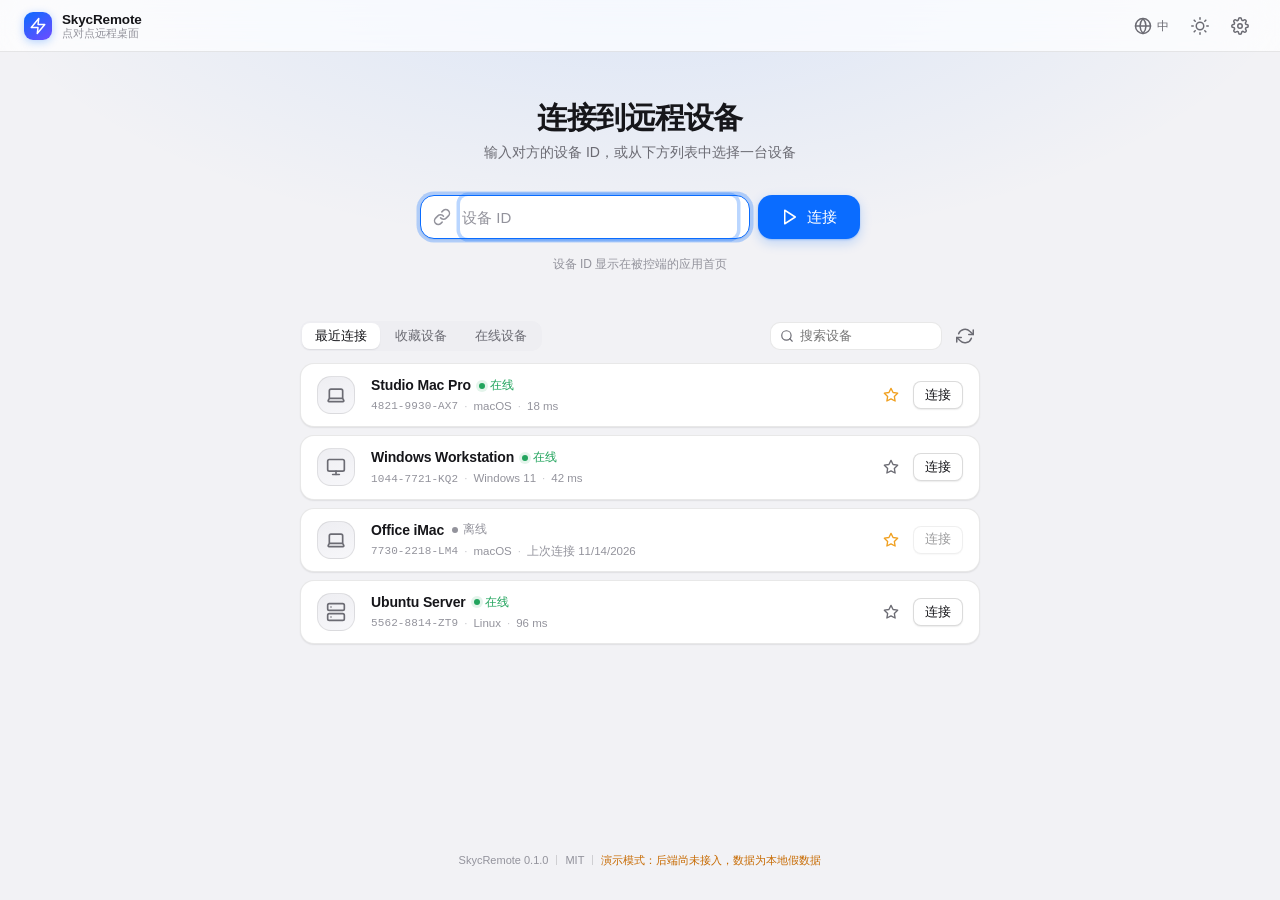
==== crates/skycremote-app/ui/index.html @ c421d62a "画面送到界面上，浏览器自己解 之前界面收到的是一句话「来了一帧」，没有画面。现在画面真的到得了 屏幕。  画面按 H.264 传，不按像素传。像素在 1080p 下一帧八兆多，一秒三十 帧就是二百多兆" ====
<!DOCTYPE html>
<html lang="zh-CN" data-theme="light">
<head>
<meta charset="UTF-8">
<meta name="viewport" content="width=device-width, initial-scale=1.0, viewport-fit=cover">
<meta name="color-scheme" content="light dark">
<title>SkycRemote</title>
<link rel="stylesheet" href="style.css">
</head>
<body>

<!-- ===================================================================
     Application shell.  Two views live side by side; only one is
     visible at a time.  Every piece of chrome is a direct child of
     #app so that the CSS can lay them out without extra wrappers.
     =================================================================== -->
<div id="app" class="app" data-view="connect">

  <!-- ======================= CONNECT VIEW ======================= -->
  <section id="view-connect" class="view view-connect is-active" aria-label="Connect">

    <header class="topbar" id="topbar">
      <div class="topbar-left">
        <div class="brand" id="brand">
          <span class="brand-mark" id="brand-mark" data-icon="zap" aria-hidden="true"></span>
          <span class="brand-text">
            <span class="brand-name" data-i18n="app.name">SkycRemote</span>
            <span class="brand-sub" data-i18n="app.tagline">Peer-to-peer remote desktop</span>
          </span>
        </div>
      </div>

      <div class="topbar-right">
        <!-- language -->
        <div class="menu-wrap">
          <button id="toolbar-lang" class="icon-btn" type="button" aria-haspopup="true" aria-expanded="false"
                  data-i18n-title="topbar.language" title="Interface language">
            <span class="icon" data-icon="globe"></span>
            <span class="icon-btn-label" id="lang-label">中</span>
          </button>
          <div id="lang-menu" class="menu menu-glass" role="menu" hidden>
            <button class="menu-item" type="button" role="menuitem" data-locale="zh">简体中文</button>
            <button class="menu-item" type="button" role="menuitem" data-locale="en">English</button>
          </div>
        </div>

        <!-- theme -->
        <div class="menu-wrap">
          <button id="toolbar-theme" class="icon-btn" type="button" aria-haspopup="true" aria-expanded="false"
                  data-i18n-title="topbar.theme" title="Switch theme">
            <span class="icon" id="theme-icon" data-icon="sun"></span>
          </button>
          <div id="theme-menu" class="menu menu-glass" role="menu" hidden>
            <button class="menu-item" type="button" role="menuitem" data-theme-choice="system">
              <span class="icon" data-icon="monitor"></span><span data-i18n="topbar.theme.system">Match system</span>
            </button>
            <button class="menu-item" type="button" role="menuitem" data-theme-choice="light">
              <span class="icon" data-icon="sun"></span><span data-i18n="topbar.theme.light">Light</span>
            </button>
            <button class="menu-item" type="button" role="menuitem" data-theme-choice="dark">
              <span class="icon" data-icon="moon"></span><span data-i18n="topbar.theme.dark">Dark</span>
            </button>
          </div>
        </div>

        <!-- settings -->
        <button id="toolbar-settings" class="icon-btn" type="button"
                data-i18n-title="topbar.settings" title="Settings">
          <span class="icon" data-icon="settings"></span>
        </button>
      </div>
    </header>

    <main class="connect-main" id="connect-main">

      <!-- hero: id entry -->
      <div class="hero">
        <h1 class="hero-title" data-i18n="connect.title">Connect to a remote device</h1>
        <p class="hero-sub" data-i18n="connect.subtitle">Enter a device ID, or pick a device from the list below</p>

        <form id="connect-form" class="connect-form" autocomplete="off">
          <div class="id-field" id="id-field">
            <span class="id-field-icon icon" data-icon="link"></span>
            <input id="device-id-input" class="id-field-input" type="text" inputmode="latin"
                   spellcheck="false" autocapitalize="off" autocorrect="off"
                   placeholder="Device ID" data-i18n-placeholder="connect.placeholder"
                   aria-label="Device ID">
            <button id="id-field-clear" class="id-field-clear" type="button" hidden>
              <span class="icon" data-icon="x"></span>
            </button>
          </div>
          <button id="connect-btn" class="btn btn-primary btn-lg" type="submit">
            <span class="icon" data-icon="play"></span>
            <span id="connect-btn-label" data-i18n="connect.button">Connect</span>
          </button>
        </form>

        <p class="hero-hint" id="connect-hint" data-i18n="connect.hint">The device ID is shown on the controlled device's home screen</p>
      </div>

      <!-- device list -->
      <section class="devices" id="devices-section">
        <div class="devices-head">
          <div class="segmented" id="device-tabs" role="tablist">
            <button class="seg is-active" type="button" role="tab" data-tab="recent" data-i18n="connect.tab.recent">Recent</button>
            <button class="seg" type="button" role="tab" data-tab="favorite" data-i18n="connect.tab.favorite">Favorites</button>
            <button class="seg" type="button" role="tab" data-tab="online" data-i18n="connect.tab.online">Online</button>
          </div>

          <div class="devices-tools">
            <div class="search-field" id="device-search-wrap">
              <span class="icon" data-icon="search"></span>
              <input id="device-search" class="search-input" type="search" spellcheck="false"
                     placeholder="Search devices" data-i18n-placeholder="connect.search" aria-label="Search devices">
            </div>
            <button id="device-refresh" class="icon-btn icon-btn-sm" type="button" data-i18n-title="common.refresh" title="Refresh">
              <span class="icon" data-icon="refresh"></span>
            </button>
          </div>
        </div>

        <div id="device-list" class="device-list" role="list"></div>

        <div id="device-empty" class="empty-state" hidden>
          <span class="icon empty-icon" id="device-empty-icon" data-icon="server"></span>
          <p class="empty-title" id="device-empty-title" data-i18n="connect.empty.recent">No devices connected yet</p>
          <p class="empty-hint" id="device-empty-hint" data-i18n="connect.empty.hint">Devices you connect to will show up here</p>
        </div>
      </section>

      <footer class="app-footer">
        <span id="footer-version">SkycRemote 0.1.0</span>
        <span class="footer-sep"></span>
        <span id="footer-license">MIT</span>
        <span class="footer-sep"></span>
        <span id="footer-mock" class="footer-mock" data-i18n="toast.mockNotice">Demo mode</span>
      </footer>
    </main>
  </section>

  <!-- ======================= REMOTE VIEW ======================= -->
  <section id="view-remote" class="view view-remote" aria-label="Remote session">

    <!-- video stage -->
    <div id="remote-stage" class="stage" tabindex="0">
      <canvas id="remote-canvas" class="stage-canvas" width="1920" height="1080"></canvas>
      <div id="stage-placeholder" class="stage-placeholder">
        <span class="icon" data-icon="monitor"></span>
        <p data-i18n="status.idle">Not connected</p>
      </div>
      <div id="privacy-shield" class="privacy-shield" hidden>
        <span class="icon" data-icon="eye-off"></span>
        <p data-i18n="privacy.screen.on">Privacy screen on</p>
      </div>
    </div>

    <!-- connection status banner -->
    <div id="status-banner" class="status-banner" hidden>
      <span class="status-dot" id="status-dot"></span>
      <span id="status-text" class="status-text"></span>
      <div class="status-progress" id="status-progress"><i></i></div>
    </div>

    <!-- floating toolbar -->
    <div id="remote-toolbar" class="toolbar glass" role="toolbar" aria-label="Remote toolbar">

      <div class="toolbar-group toolbar-stats">
        <div class="stat" title="Quality">
          <span class="icon" data-icon="sliders"></span>
          <span id="status-quality" class="stat-value">Auto</span>
        </div>
        <div class="stat" title="Frame rate">
          <span class="icon" data-icon="gauge"></span>
          <span id="status-framerate" class="stat-value">60 FPS</span>
        </div>
        <div class="stat" title="Bitrate">
          <span class="icon" data-icon="activity"></span>
          <span id="status-bitrate" class="stat-value">-- Mbps</span>
        </div>
        <div class="stat" title="Latency">
          <span class="icon" data-icon="wifi"></span>
          <span id="status-latency" class="stat-value">-- ms</span>
        </div>
        <div class="stat stat-res" title="Resolution">
          <span class="icon" data-icon="display"></span>
          <span id="status-resolution" class="stat-value">1920×1080</span>
        </div>
      </div>

      <div class="toolbar-sep"></div>

      <div class="toolbar-group toolbar-actions">
        <button id="toolbar-toggle" class="tb-btn" type="button" data-i18n-title="remote.toolbar.hide" title="Hide toolbar">
          <span class="icon" data-icon="chevron-up"></span>
        </button>

        <!-- multi screen -->
        <div class="menu-wrap">
          <button id="screen-btn" class="tb-btn" type="button" aria-haspopup="true" aria-expanded="false"
                  data-i18n-title="remote.toolbar.screens" title="Screens">
            <span class="icon" data-icon="grid"></span>
            <span class="tb-label" data-i18n="remote.toolbar.screens">Screens</span>
            <span class="icon icon-xs" data-icon="chevron-down"></span>
          </button>
          <div id="screen-menu" class="menu menu-glass menu-wide" role="menu" hidden></div>
        </div>

        <!-- virtual screen -->
        <button id="virtual-screen-btn" class="tb-btn" type="button" aria-pressed="false"
                data-i18n-title="screen.virtual.title" title="Virtual screen">
          <span class="icon" data-icon="layers"></span>
          <span class="tb-label" data-i18n="remote.toolbar.virtual">Virtual</span>
        </button>

        <div class="toolbar-sep"></div>

        <button id="btn-file" class="tb-btn" type="button" data-i18n-title="remote.toolbar.files" title="Files">
          <span class="icon" data-icon="folder"></span>
          <span class="tb-label" data-i18n="remote.toolbar.files">Files</span>
        </button>

        <button id="btn-terminal" class="tb-btn" type="button" data-i18n-title="remote.toolbar.terminal" title="Terminal">
          <span class="icon" data-icon="terminal"></span>
          <span class="tb-label" data-i18n="remote.toolbar.terminal">Terminal</span>
        </button>

        <button id="btn-keymap" class="tb-btn" type="button" data-i18n-title="remote.toolbar.keymap" title="Mapping">
          <span class="icon" data-icon="keyboard"></span>
          <span class="tb-label" data-i18n="remote.toolbar.keymap">Mapping</span>
        </button>

        <button id="btn-cloud-keyboard" class="tb-btn" type="button" data-i18n-title="remote.toolbar.cloudKeyboard" title="Cloud keyboard">
          <span class="icon" data-icon="type"></span>
          <span class="tb-label" data-i18n="remote.toolbar.cloudKeyboard">Cloud keyboard</span>
        </button>

        <button id="btn-gamepad" class="tb-btn" type="button" data-i18n-title="remote.toolbar.gamepad" title="Gamepad">
          <span class="icon" data-icon="gamepad"></span>
          <span class="tb-label" data-i18n="remote.toolbar.gamepad">Gamepad</span>
        </button>

        <button id="btn-privacy" class="tb-btn" type="button" aria-pressed="false"
                data-i18n-title="remote.toolbar.privacy" title="Privacy screen">
          <span class="icon" data-icon="eye-off"></span>
          <span class="tb-label" data-i18n="remote.toolbar.privacy">Privacy screen</span>
        </button>

        <div class="toolbar-sep"></div>

        <!-- cursor style -->
        <div class="menu-wrap">
          <button id="cursor-btn" class="tb-btn tb-btn-icon" type="button" aria-haspopup="true" aria-expanded="false"
                  data-i18n-title="remote.toolbar.cursor" title="Cursor">
            <span class="icon" id="cursor-icon" data-icon="mouse-pointer"></span>
          </button>
          <div id="cursor-menu" class="menu menu-glass" role="menu" hidden>
            <button class="menu-item" type="button" data-cursor="default"><span class="icon" data-icon="mouse-pointer"></span><span data-i18n="remote.cursor.default">Default arrow</span></button>
            <button class="menu-item" type="button" data-cursor="pointer"><span class="icon" data-icon="hand"></span><span data-i18n="remote.cursor.pointer">Pointer</span></button>
            <button class="menu-item" type="button" data-cursor="crosshair"><span class="icon" data-icon="crosshair"></span><span data-i18n="remote.cursor.crosshair">Crosshair</span></button>
            <button class="menu-item" type="button" data-cursor="text"><span class="icon" data-icon="cursor-text"></span><span data-i18n="remote.cursor.text">Text</span></button>
            <button class="menu-item" type="button" data-cursor="none"><span class="icon" data-icon="eye-off"></span><span data-i18n="remote.cursor.hide">Hide cursor</span></button>
          </div>
        </div>

        <button id="fullscreen-btn" class="tb-btn tb-btn-icon" type="button" data-i18n-title="remote.toolbar.fullscreen" title="Fullscreen">
          <span class="icon" data-icon="maximize"></span>
        </button>

        <!-- power -->
        <div class="menu-wrap">
          <button id="btn-power" class="tb-btn" type="button" aria-haspopup="true" aria-expanded="false"
                  data-i18n-title="remote.toolbar.power" title="Power">
            <span class="icon" data-icon="power"></span>
          </button>
          <div id="power-menu" class="menu menu-glass" role="menu" hidden>
            <button class="menu-item" type="button" data-power="shutdown"><span class="icon" data-icon="power"></span><span data-i18n="power.shutdown">Shut down</span></button>
            <button class="menu-item" type="button" data-power="restart"><span class="icon" data-icon="rotate"></span><span data-i18n="power.restart">Restart</span></button>
            <button class="menu-item" type="button" data-power="sleep"><span class="icon" data-icon="moon"></span><span data-i18n="power.sleep">Sleep</span></button>
            <button class="menu-item" type="button" data-power="logoff"><span class="icon" data-icon="log-out"></span><span data-i18n="power.logoff">Log off</span></button>
          </div>
        </div>
      </div>

      <!-- The disconnect button sits on its own so that it is never
           pushed out of sight when the window is narrow. -->
      <div class="toolbar-group toolbar-end">
        <button id="btn-disconnect" class="tb-btn tb-btn-danger" type="button" data-i18n-title="remote.toolbar.disconnect" title="Disconnect">
          <span class="icon" data-icon="link"></span>
          <span class="tb-label" data-i18n="remote.toolbar.disconnect">Disconnect</span>
        </button>
      </div>
    </div>

    <!-- right-click menu, styled like the Windows shell menu -->
    <div id="context-menu" class="ctx-menu" role="menu" hidden></div>

    <!-- ============ FILE TRANSFER DRAWER ============ -->
    <aside id="file-drawer" class="drawer drawer-right" aria-label="File transfer" hidden>
      <header class="drawer-head">
        <h2 class="drawer-title"><span class="icon" data-icon="folder"></span><span data-i18n="files.title">File transfer</span></h2>
        <div class="drawer-head-actions">
          <button id="file-refresh" class="icon-btn icon-btn-sm" type="button" data-i18n-title="files.refresh" title="Refresh">
            <span class="icon" data-icon="refresh"></span>
          </button>
          <button id="file-close" class="icon-btn icon-btn-sm" type="button" data-i18n-title="common.close" title="Close">
            <span class="icon" data-icon="x"></span>
          </button>
        </div>
      </header>

      <div class="drawer-path">
        <button id="file-up" class="icon-btn icon-btn-sm" type="button" data-i18n-title="files.path" title="Path">
          <span class="icon" data-icon="arrow-up"></span>
        </button>
        <span id="file-path" class="path-text">/</span>
      </div>

      <div id="file-list" class="file-list"></div>

      <div id="file-dropzone" class="dropzone">
        <span class="icon" data-icon="upload"></span>
        <p class="dropzone-title" data-i18n="files.dropzone">Drop files here to upload</p>
        <p class="dropzone-hint" data-i18n="files.dropzone.hint">Or use the upload button to pick files</p>
        <button id="file-upload-btn" class="btn btn-secondary btn-sm" type="button">
          <span class="icon" data-icon="upload"></span><span data-i18n="files.upload">Upload file</span>
        </button>
        <input id="file-input" type="file" multiple hidden>
      </div>

      <section class="queue">
        <h3 class="queue-title" data-i18n="files.queue">Transfer queue</h3>
        <div id="file-queue" class="queue-list"></div>
        <p id="queue-empty" class="queue-empty" data-i18n="files.queue.empty">No transfers in flight</p>
      </section>
    </aside>

    <!-- ============ TERMINAL PANEL ============ -->
    <section id="terminal-panel" class="terminal" aria-label="Terminal" hidden>
      <header class="terminal-head">
        <h2 class="terminal-title"><span class="icon" data-icon="terminal"></span><span data-i18n="terminal.title">Terminal</span>
          <span id="terminal-state" class="terminal-state"></span>
        </h2>
        <div class="terminal-actions">
          <button id="terminal-copy" class="icon-btn icon-btn-sm" type="button" data-i18n-title="terminal.copy" title="Copy all">
            <span class="icon" data-icon="copy"></span>
          </button>
          <button id="terminal-clear" class="icon-btn icon-btn-sm" type="button" data-i18n-title="terminal.clear" title="Clear">
            <span class="icon" data-icon="trash"></span>
          </button>
          <button id="terminal-close" class="icon-btn icon-btn-sm" type="button" data-i18n-title="terminal.close" title="Close">
            <span class="icon" data-icon="x"></span>
          </button>
        </div>
      </header>
      <div id="terminal-output" class="terminal-output" role="log"></div>
      <div class="terminal-input-row">
        <span id="terminal-prompt" class="terminal-prompt">remote&gt;</span>
        <input id="terminal-input" class="terminal-input" type="text" spellcheck="false" autocomplete="off"
               placeholder="Type a command and press Enter" data-i18n-placeholder="terminal.placeholder">
        <button id="terminal-send" class="btn btn-secondary btn-sm" type="button">
          <span class="icon" data-icon="arrow-right"></span>
        </button>
      </div>
    </section>

    <!-- ============ CLOUD KEYBOARD ============ -->
    <div id="cloud-keyboard" class="overlay-panel" hidden>
      <header class="overlay-head">
        <h2><span class="icon" data-icon="type"></span><span data-i18n="cloud.title">Cloud keyboard</span></h2>
        <button id="cloud-close" class="icon-btn icon-btn-sm" type="button" data-i18n-title="common.close" title="Close">
          <span class="icon" data-icon="x"></span>
        </button>
      </header>
      <p class="overlay-hint" data-i18n="cloud.hint">Click a key to send it, or type text directly</p>
      <div class="cloud-text-row">
        <input id="cloud-text" type="text" spellcheck="false"
               placeholder="Type text and press Enter" data-i18n-placeholder="cloud.textPlaceholder">
        <button id="cloud-send" class="btn btn-secondary btn-sm" type="button" data-i18n="cloud.send">Send</button>
      </div>
      <div id="cloud-keys" class="cloud-keys"></div>
    </div>

    <!-- ============ GAMEPAD PANEL ============ -->
    <div id="gamepad-panel" class="overlay-panel" hidden>
      <header class="overlay-head">
        <h2><span class="icon" data-icon="gamepad"></span><span data-i18n="gamepad.title">Gamepad</span></h2>
        <button id="gamepad-close" class="icon-btn icon-btn-sm" type="button" data-i18n-title="common.close" title="Close">
          <span class="icon" data-icon="x"></span>
        </button>
      </header>
      <p class="overlay-hint" data-i18n="gamepad.hint">The browser maps a local gamepad onto remote input</p>
      <div id="gamepad-list" class="gamepad-list"></div>
      <label class="row-check">
        <input id="gamepad-enabled" type="checkbox" checked>
        <span data-i18n="gamepad.enable">Enable gamepad mapping</span>
      </label>
    </div>
  </section>

  <!-- ======================= SETTINGS PANEL ======================= -->
  <aside id="settings-panel" class="drawer drawer-right drawer-wide" aria-label="Settings" hidden>
    <header class="drawer-head">
      <h2 class="drawer-title"><span class="icon" data-icon="settings"></span><span data-i18n="settings.title">Settings</span></h2>
      <button id="settings-close" class="icon-btn icon-btn-sm" type="button" data-i18n-title="common.close" title="Close">
        <span class="icon" data-icon="x"></span>
      </button>
    </header>

    <div class="settings-scroll" id="settings-scroll">

      <section class="set-group">
        <h3 class="set-group-title" data-i18n="settings.group.display">Display &amp; quality</h3>

        <div class="set-row set-row-stack">
          <label class="set-label" for="quality-select" data-i18n="settings.group.quality">Quality preset</label>
          <select id="quality-select" class="select">
            <option value="auto" data-i18n="settings.quality.auto">Auto</option>
            <option value="4k" data-i18n="settings.quality.4k">4K</option>
            <option value="fps144" data-i18n="settings.quality.fps144">144 fps</option>
            <option value="1080p60" data-i18n="settings.quality.1080p60">1080p60</option>
            <option value="1080p" data-i18n="settings.quality.1080p">1080p</option>
          </select>
        </div>

        <div class="set-row set-row-stack">
          <div class="set-label-row">
            <label class="set-label" for="bitrate-slider" data-i18n="settings.group.bitrate">Bitrate</label>
            <output id="bitrate-value" class="set-value">50 Mbps</output>
          </div>
          <input id="bitrate-slider" class="slider" type="range" min="2" max="500" step="1" value="50">
          <p class="set-hint" data-i18n="settings.group.bitrate.hint">Range 2 - 500 Mbps</p>
        </div>

        <div class="set-row set-row-stack">
          <div class="set-label-row">
            <label class="set-label" for="framerate-slider" data-i18n="settings.group.framerate">Frame rate</label>
            <output id="framerate-value" class="set-value">60 FPS</output>
          </div>
          <input id="framerate-slider" class="slider" type="range" min="15" max="240" step="1" value="60">
          <p class="set-hint" data-i18n="settings.group.framerate.hint">Frames sent per second</p>
        </div>

        <div class="set-row set-row-stack">
          <label class="set-label" for="encoder-select" data-i18n="settings.group.encoder">Encoder</label>
          <select id="encoder-select" class="select">
            <option value="auto" data-i18n="settings.encoder.auto">Auto</option>
            <option value="h264-hw" data-i18n="settings.encoder.h264hw">H.264 hardware</option>
            <option value="h264-sw" data-i18n="settings.encoder.h264sw">H.264 software</option>
          </select>
          <p class="set-hint" data-i18n="settings.group.encoder.hint">Hardware is cheaper on CPU</p>
        </div>
      </section>

      <section class="set-group">
        <h3 class="set-group-title" data-i18n="settings.group.audio">Audio</h3>
        <label class="row-check">
          <input id="audio-enabled" type="checkbox" checked>
          <span data-i18n="settings.group.audioEnable">Stream remote audio</span>
        </label>
        <div class="set-row set-row-stack">
          <label class="set-label" for="audio-quality" data-i18n="settings.group.audioQuality">Audio quality</label>
          <select id="audio-quality" class="select">
            <option value="low" data-i18n="settings.group.audio.low">Low</option>
            <option value="medium" data-i18n="settings.group.audio.medium">Medium</option>
            <option value="high" data-i18n="settings.group.audio.high">High</option>
          </select>
        </div>
      </section>

      <section class="set-group">
        <h3 class="set-group-title" data-i18n="settings.group.input">Input &amp; peripherals</h3>
        <div class="set-row set-row-stack">
          <label class="set-label" for="keymap-select" data-i18n="settings.group.keymap">Keyboard mapping</label>
          <div class="inline-field">
            <select id="keymap-select" class="select">
              <option value="default" data-i18n="settings.keymap.default">Default</option>
              <option value="gaming" data-i18n="settings.keymap.gaming">Gaming</option>
              <option value="custom" data-i18n="settings.keymap.custom">Custom scheme</option>
            </select>
            <button id="keymap-edit-btn" class="btn btn-secondary btn-sm" type="button">
              <span class="icon" data-icon="edit"></span><span data-i18n="settings.group.keymap.edit">Edit mapping</span>
            </button>
          </div>
        </div>
        <label class="row-check">
          <input id="gamepad-enabled-setting" type="checkbox" checked>
          <span data-i18n="settings.group.gamepad">Gamepad support</span>
        </label>
        <p class="set-hint" data-i18n="settings.group.gamepad.hint">Map a connected gamepad automatically</p>
      </section>

      <section class="set-group">
        <h3 class="set-group-title" data-i18n="settings.group.privacy">Privacy &amp; security</h3>
        <label class="row-check">
          <input id="privacy-blackout" type="checkbox" checked>
          <span data-i18n="privacy.blackout">Shoulder-surfing blackout</span>
        </label>
        <p class="set-hint" data-i18n="privacy.blackout.hint">Black out the screen while being controlled</p>

        <label class="row-check">
          <input id="privacy-autolock" type="checkbox">
          <span data-i18n="privacy.autolock">Lock screen after disconnecting</span>
        </label>
        <p class="set-hint" data-i18n="privacy.autolock.hint">Lock the controlled device once the session ends</p>

        <div class="set-row set-row-stack">
          <label class="set-label" for="screensaver-select" data-i18n="privacy.screensaver">Custom screensaver</label>
          <select id="screensaver-select" class="select">
            <option value="none" data-i18n="privacy.screensaver.none">Do nothing</option>
            <option value="blank" data-i18n="privacy.screensaver.blank">Blank the screen</option>
            <option value="lock" data-i18n="privacy.screensaver.lock">Lock the screen</option>
            <option value="sleep" data-i18n="privacy.screensaver.sleep">Sleep the machine</option>
          </select>
        </div>

        <label class="row-check">
          <input id="privacy-screen-toggle" type="checkbox">
          <span data-i18n="privacy.screen.hint">Hide what the controlled device is showing</span>
        </label>
      </section>

      <section class="set-group">
        <h3 class="set-group-title" data-i18n="settings.group.files">File transfer</h3>
        <div class="set-row set-row-stack">
          <label class="set-label" for="file-dir-input" data-i18n="files.dir">Default download folder</label>
          <div class="inline-field">
            <input id="file-dir-input" class="input" type="text" spellcheck="false">
            <button id="file-browse-btn" class="btn btn-secondary btn-sm" type="button" data-i18n="files.browse">Browse</button>
          </div>
        </div>
      </section>

      <section class="set-group">
        <h3 class="set-group-title" data-i18n="settings.group.terminal">Terminal &amp; port mapping</h3>
        <label class="row-check">
          <input id="terminal-enabled" type="checkbox" checked>
          <span data-i18n="settings.group.terminalEnable">Allow opening a terminal remotely</span>
        </label>

        <div class="set-row set-row-stack">
          <label class="set-label" for="terminal-shell" data-i18n="terminal.title">Terminal</label>
          <select id="terminal-shell" class="select">
            <option value="default" data-i18n="common.default">Default</option>
            <option value="powershell" data-i18n="settings.group.encoder">PowerShell</option>
            <option value="cmd">cmd</option>
            <option value="bash">bash</option>
            <option value="zsh">zsh</option>
          </select>
        </div>

        <div class="set-row set-row-stack">
          <div class="set-label-row">
            <span class="set-label" data-i18n="settings.group.ports">Port mapping</span>
            <button id="port-add-btn" class="btn btn-secondary btn-sm" type="button">
              <span class="icon" data-icon="plus"></span><span data-i18n="settings.group.ports.add">Add mapping</span>
            </button>
          </div>
          <p class="set-hint" data-i18n="settings.group.ports.hint">Forward a local port to the remote machine</p>
          <div id="port-list" class="port-list"></div>
          <p id="port-empty" class="set-hint" data-i18n="settings.group.ports.empty">No port mappings yet</p>
        </div>
      </section>

      <section class="set-group">
        <h3 class="set-group-title" data-i18n="settings.group.general">General</h3>
        <div class="set-row set-row-stack">
          <label class="set-label" for="settings-language" data-i18n="settings.group.language">Interface language</label>
          <select id="settings-language" class="select">
            <option value="zh" data-i18n="settings.language.zh">简体中文</option>
            <option value="en" data-i18n="settings.language.en">English</option>
          </select>
        </div>
        <div class="set-row set-row-stack">
          <label class="set-label" for="settings-theme" data-i18n="settings.group.theme">Theme</label>
          <select id="settings-theme" class="select">
            <option value="system" data-i18n="settings.theme.system">Match system</option>
            <option value="light" data-i18n="settings.theme.light">Light</option>
            <option value="dark" data-i18n="settings.theme.dark">Dark</option>
          </select>
        </div>
      </section>

      <section class="set-group">
        <h3 class="set-group-title" data-i18n="settings.group.about">About</h3>
        <div class="set-row"><span class="set-label" data-i18n="settings.about.version">Version</span><span class="set-value">0.1.0</span></div>
        <div class="set-row"><span class="set-label" data-i18n="settings.about.protocol">Protocol version</span><span class="set-value">1</span></div>
        <div class="set-row"><span class="set-label" data-i18n="settings.about.license">License</span><span class="set-value" data-i18n="settings.about.licenseValue">MIT</span></div>
      </section>
    </div>

    <footer class="drawer-foot">
      <button id="settings-reset-btn" class="btn btn-ghost" type="button">
        <span class="icon" data-icon="rotate"></span><span data-i18n="common.reset">Reset</span>
      </button>
      <button id="settings-save-btn" class="btn btn-primary" type="button">
        <span class="icon" data-icon="check"></span><span data-i18n="common.save">Save</span>
      </button>
    </footer>
  </aside>

  <!-- ======================= KEYMAP EDITOR ======================= -->
  <div id="keymap-modal" class="modal" hidden>
    <div class="modal-card" role="dialog" aria-modal="true">
      <header class="modal-head">
        <h2><span class="icon" data-icon="keyboard"></span><span data-i18n="keymap.title">Key mapping</span></h2>
        <button id="keymap-close" class="icon-btn icon-btn-sm" type="button" data-i18n-title="common.close" title="Close">
          <span class="icon" data-icon="x"></span>
        </button>
      </header>
      <p class="modal-hint" data-i18n="keymap.hint">Left is the key on this machine, right is the key sent out</p>
      <div id="keymap-rows" class="keymap-rows"></div>
      <footer class="modal-foot">
        <button id="keymap-add-btn" class="btn btn-ghost" type="button">
          <span class="icon" data-icon="plus"></span><span data-i18n="keymap.addRow">Add mapping</span>
        </button>
        <div class="modal-foot-right">
          <button id="keymap-reset-btn" class="btn btn-ghost" type="button" data-i18n="keymap.reset">Restore defaults</button>
          <button id="keymap-save-btn" class="btn btn-primary" type="button" data-i18n="common.save">Save</button>
        </div>
      </footer>
    </div>
  </div>

  <!-- ======================= CONFIRM DIALOG ======================= -->
  <div id="confirm-modal" class="modal" hidden>
    <div class="modal-card modal-card-sm" role="dialog" aria-modal="true">
      <header class="modal-head">
        <h2 id="confirm-title" data-i18n="common.confirm">Confirm</h2>
      </header>
      <p id="confirm-message" class="modal-body"></p>
      <footer class="modal-foot">
        <div class="modal-foot-right">
          <button id="confirm-cancel" class="btn btn-ghost" type="button" data-i18n="common.cancel">Cancel</button>
          <button id="confirm-ok" class="btn btn-primary" type="button" data-i18n="common.confirm">Confirm</button>
        </div>
      </footer>
    </div>
  </div>

  <!-- ======================= TOASTS ======================= -->
  <div id="toast-container" class="toast-container" role="status" aria-live="polite"></div>

  <!-- ======================= SCREENSHOT / RECONNECT OVERLAY ======================= -->
  <div id="reconnect-overlay" class="reconnect-overlay" hidden>
    <div class="reconnect-card glass">
      <span class="spinner"></span>
      <p id="reconnect-text" data-i18n="status.reconnecting">Reconnecting...</p>
      <div class="reconnect-bar"><i id="reconnect-bar-fill"></i></div>
    </div>
  </div>

  <input id="hidden-file-input" type="file" multiple hidden>
</div>

<script src="i18n.js"></script>
<script src="components/icons.js"></script>
<script src="components/decoder.js"></script>
<script src="components/bridge.js"></script>
<script src="app.js"></script>
</body>
</html>
---- crates/skycremote-app/ui/style.css ----
/*!
 * SkycRemote UI — stylesheet
 *
 * Layout: CSS grid for the app shell, flexbox inside panels.
 * Motion: 150–250ms on cubic-bezier(.32,.72,0,1) — fast out, soft in.
 * Look:  macOS-native.  System font, restrained palette, generous
 *        whitespace, hairline separators, soft layered shadows.
 *        Glass surfaces use backdrop-filter so they read as vibrancy.
 *
 * No frameworks, no build step, no external fonts.
 */

/* ==================================================================
   1. Tokens
   ================================================================== */

:root {
  color-scheme: light;

  /* type */
  --font-ui: -apple-system, BlinkMacSystemFont, 'SF Pro Text', 'SF Pro Display',
             'Segoe UI', 'PingFang SC', 'Hiragino Sans GB', 'Microsoft YaHei',
             Roboto, Helvetica, Arial, sans-serif;
  --font-mono: ui-monospace, 'SF Mono', SFMono-Regular, Menlo, Consolas,
               'Liberation Mono', monospace;

  --text-hero: 600 30px/1.2 var(--font-ui);
  --text-title: 600 19px/1.3 var(--font-ui);
  --text-body: 400 14px/1.5 var(--font-ui);
  --text-caption: 400 12px/1.4 var(--font-ui);

  /* space */
  --s-1: 4px;
  --s-2: 8px;
  --s-3: 12px;
  --s-4: 16px;
  --s-5: 24px;
  --s-6: 32px;
  --s-7: 48px;

  /* radius */
  --r-sm: 8px;
  --r-md: 10px;
  --r-lg: 14px;
  --r-xl: 18px;
  --r-pill: 999px;

  /* motion */
  --ease: cubic-bezier(.32, .72, 0, 1);
  --ease-out: cubic-bezier(.16, 1, .3, 1);
  --dur-fast: 150ms;
  --dur: 200ms;
  --dur-slow: 250ms;

  /* palette — light */
  --bg: #f2f2f5;
  --bg-deep: #e9e9ee;
  --surface: #ffffff;
  --surface-2: #f7f7fa;
  --surface-3: #eeeef2;
  --glass: rgba(255, 255, 255, .72);
  --glass-strong: rgba(255, 255, 255, .86);
  --glass-border: rgba(0, 0, 0, .07);
  --glass-blur: blur(30px) saturate(180%);

  --text: #16161a;
  --text-2: #6b6b73;
  --text-3: #93939c;
  --text-inverse: #ffffff;

  --sep: rgba(0, 0, 0, .09);
  --sep-strong: rgba(0, 0, 0, .14);
  --hover: rgba(0, 0, 0, .045);
  --active: rgba(0, 0, 0, .075);

  --accent: #0a6cff;
  --accent-hover: #0a60e0;
  --accent-soft: rgba(10, 108, 255, .11);
  --accent-text: #ffffff;

  --green: #22a45d;
  --green-soft: rgba(34, 164, 93, .12);
  --orange: #c76a00;
  --orange-soft: rgba(255, 149, 0, .14);
  --red: #d9342b;
  --red-soft: rgba(217, 52, 43, .11);
  --yellow: #b08800;
  --shadow-key: 0 0 0 rgba(0, 0, 0, .0);

  /* elevation */
  --sh-1: 0 1px 2px rgba(0, 0, 0, .05), 0 1px 1px rgba(0, 0, 0, .03);
  --sh-2: 0 2px 6px rgba(0, 0, 0, .06), 0 6px 18px rgba(0, 0, 0, .07);
  --sh-3: 0 6px 16px rgba(0, 0, 0, .08), 0 18px 48px rgba(0, 0, 0, .13);
  --sh-pop: 0 10px 30px rgba(0, 0, 0, .14), 0 2px 8px rgba(0, 0, 0, .08);

  --focus: 0 0 0 3.5px rgba(10, 108, 255, .28);
}

[data-theme='dark'] {
  color-scheme: dark;

  --bg: #131316;
  --bg-deep: #0b0b0d;
  --surface: #1e1e22;
  --surface-2: #26262b;
  --surface-3: #2f2f35;
  --glass: rgba(30, 30, 34, .72);
  --glass-strong: rgba(30, 30, 34, .88);
  --glass-border: rgba(255, 255, 255, .1);

  --text: #f2f2f5;
  --text-2: #a0a0aa;
  --text-3: #74747f;
  --text-inverse: #ffffff;

  --sep: rgba(255, 255, 255, .1);
  --sep-strong: rgba(255, 255, 255, .16);
  --hover: rgba(255, 255, 255, .06);
  --active: rgba(255, 255, 255, .1);

  --accent: #3d8bff;
  --accent-hover: #5a9dff;
  --accent-soft: rgba(61, 139, 255, .16);
  --accent-text: #ffffff;

  --green: #38c172;
  --green-soft: rgba(56, 193, 114, .16);
  --orange: #ff9f0a;
  --orange-soft: rgba(255, 159, 10, .16);
  --red: #ff6b6b;
  --red-soft: rgba(255, 107, 107, .16);
  --yellow: #ffd60a;

  --sh-1: 0 1px 2px rgba(0, 0, 0, .4);
  --sh-2: 0 2px 8px rgba(0, 0, 0, .45), 0 8px 24px rgba(0, 0, 0, .35);
  --sh-3: 0 8px 24px rgba(0, 0, 0, .5), 0 24px 60px rgba(0, 0, 0, .5);
  --sh-pop: 0 12px 36px rgba(0, 0, 0, .6), 0 2px 10px rgba(0, 0, 0, .4);

  --focus: 0 0 0 3.5px rgba(61, 139, 255, .35);
}

/* ==================================================================
   2. Reset
   ================================================================== */

*, *::before, *::after { box-sizing: border-box; }

html, body {
  height: 100%;
  margin: 0;
  padding: 0;
}

body {
  font: var(--text-body);
  color: var(--text);
  background: var(--bg);
  -webkit-font-smoothing: antialiased;
  -moz-osx-font-smoothing: grayscale;
  overflow: hidden;
  text-rendering: optimizeLegibility;
  /* the whole app is a desktop surface, not a web page */
  -webkit-user-select: none;
  user-select: none;
  cursor: default;
}

/* Text entry areas stay selectable. */
input, textarea, .term-line, .file-name, .keymap-local, .keymap-remote {
  -webkit-user-select: text;
  user-select: text;
}

button, input, select, textarea {
  font: inherit;
  color: inherit;
}

button { cursor: default; }

h1, h2, h3, p { margin: 0; }

ul { margin: 0; padding: 0; list-style: none; }

/* `hidden` must win over any display rule we set on the same element. */
[hidden] { display: none !important; }

::-webkit-scrollbar { width: 10px; height: 10px; }
::-webkit-scrollbar-track { background: transparent; }
::-webkit-scrollbar-thumb {
  background: var(--sep-strong);
  border-radius: var(--r-pill);
  border: 3px solid transparent;
  background-clip: content-box;
}
::-webkit-scrollbar-thumb:hover { background-clip: content-box; background-color: var(--text-3); }

:focus-visible {
  outline: none;
  box-shadow: var(--focus);
  border-radius: var(--r-sm);
}

/* ==================================================================
   3. Primitives
   ================================================================== */

.icon {
  display: inline-flex;
  align-items: center;
  justify-content: center;
  flex: none;
  line-height: 0;
  color: var(--text-2);
}
.icon svg { display: block; }
.icon-xs svg { width: 12px; height: 12px; }

.glass {
  background: var(--glass);
  -webkit-backdrop-filter: var(--glass-blur);
  backdrop-filter: var(--glass-blur);
  border: 1px solid var(--glass-border);
}

/* ---- buttons ---- */

.btn {
  display: inline-flex;
  align-items: center;
  justify-content: center;
  gap: var(--s-2);
  height: 32px;
  padding: 0 14px;
  border: 1px solid transparent;
  border-radius: var(--r-md);
  background: transparent;
  font-size: 13px;
  font-weight: 500;
  letter-spacing: -.01em;
  white-space: nowrap;
  transition: background var(--dur) var(--ease),
              border-color var(--dur) var(--ease),
              transform var(--dur-fast) var(--ease),
              box-shadow var(--dur) var(--ease),
              opacity var(--dur) var(--ease);
}
.btn .icon { color: currentColor; }

.btn:active { transform: scale(.975); }

.btn-primary {
  background: var(--accent);
  color: var(--accent-text);
  box-shadow: 0 1px 2px rgba(10, 108, 255, .28), 0 4px 12px rgba(10, 108, 255, .22);
}
.btn-primary:hover { background: var(--accent-hover); }
.btn-primary.is-busy { opacity: .7; pointer-events: none; }

.btn-secondary {
  background: var(--surface);
  color: var(--text);
  border-color: var(--sep-strong);
  box-shadow: var(--sh-1);
}
.btn-secondary:hover { background: var(--surface-2); }
.btn-secondary:hover { border-color: var(--text-3); }

.btn-ghost { color: var(--text-2); }
.btn-ghost:hover { background: var(--hover); color: var(--text); }

.btn-lg { height: 44px; padding: 0 22px; border-radius: var(--r-lg); font-size: 15px; }
.btn-sm { height: 28px; padding: 0 11px; font-size: 12.5px; border-radius: var(--r-sm); }
.btn-xs { height: 24px; padding: 0 9px; font-size: 11.5px; border-radius: 7px; }

.btn.is-disabled,
.btn[disabled] { opacity: .42; pointer-events: none; }

.icon-btn {
  display: inline-flex;
  align-items: center;
  justify-content: center;
  gap: 5px;
  height: 32px;
  min-width: 32px;
  padding: 0 7px;
  border: none;
  border-radius: var(--r-md);
  background: transparent;
  color: var(--text-2);
  transition: background var(--dur) var(--ease), color var(--dur) var(--ease),
              transform var(--dur-fast) var(--ease);
}
.icon-btn:hover { background: var(--hover); color: var(--text); }
.icon-btn:active { transform: scale(.93); background: var(--active); }
.icon-btn-sm { height: 27px; min-width: 27px; padding: 0 6px; border-radius: var(--r-sm); }
.icon-btn-xs { height: 22px; min-width: 22px; padding: 0 4px; border-radius: 6px; }
.icon-btn-label { font-size: 12px; font-weight: 500; }
.icon-btn.is-fav { color: #f0a020; }
.icon-btn.is-fav .icon { color: #f0a020; }

/* ---- inputs ---- */

.input,
.select,
.search-input {
  height: 32px;
  padding: 0 10px;
  border: 1px solid var(--sep-strong);
  border-radius: var(--r-md);
  background: var(--surface);
  color: var(--text);
  font-size: 13px;
  transition: border-color var(--dur) var(--ease), box-shadow var(--dur) var(--ease),
              background var(--dur) var(--ease);
}
.input:hover, .select:hover { border-color: var(--text-3); }
.input:focus, .select:focus, .search-input:focus {
  outline: none;
  border-color: var(--accent);
  box-shadow: var(--focus);
}
.input-sm { height: 28px; font-size: 12.5px; padding: 0 8px; width: 88px; }

.select {
  -webkit-appearance: none;
  appearance: none;
  padding-right: 28px;
  background-image: url("data:image/svg+xml;charset=utf-8,%3Csvg xmlns='http://www.w3.org/2000/svg' width='12' height='12' viewBox='0 0 24 24' fill='none' stroke='%2393939c' stroke-width='2.5' stroke-linecap='round' stroke-linejoin='round'%3E%3Cpolyline points='6 9 12 15 18 9'/%3E%3C/svg%3E");
  background-repeat: no-repeat;
  background-position: right 9px center;
  cursor: default;
}

/* ---- switch / checkbox ---- */

.row-check {
  display: flex;
  align-items: center;
  gap: var(--s-3);
  padding: 7px 0;
  font-size: 13px;
  cursor: default;
  transition: opacity var(--dur) var(--ease);
}
.row-check:hover { opacity: .82; }

input[type='checkbox'] {
  -webkit-appearance: none;
  appearance: none;
  position: relative;
  width: 38px;
  height: 22px;
  flex: none;
  border-radius: var(--r-pill);
  background: var(--sep-strong);
  transition: background var(--dur) var(--ease);
}
input[type='checkbox']::after {
  content: '';
  position: absolute;
  top: 2px;
  left: 2px;
  width: 18px;
  height: 18px;
  border-radius: 50%;
  background: #fff;
  box-shadow: 0 1px 3px rgba(0, 0, 0, .3);
  transition: transform var(--dur) var(--ease);
}
input[type='checkbox']:checked { background: var(--accent); }
input[type='checkbox']:checked::after { transform: translateX(16px); }

/* ---- slider ---- */

.slider {
  -webkit-appearance: none;
  appearance: none;
  width: 100%;
  height: 20px;
  background: transparent;
  cursor: default;
}
.slider::-webkit-slider-runnable-track {
  height: 4px;
  border-radius: var(--r-pill);
  background: var(--sep-strong);
}
.slider::-webkit-slider-thumb {
  -webkit-appearance: none;
  width: 16px;
  height: 16px;
  margin-top: -6px;
  border-radius: 50%;
  background: #fff;
  border: .5px solid rgba(0, 0, 0, .12);
  box-shadow: 0 1px 3px rgba(0, 0, 0, .25);
  transition: transform var(--dur-fast) var(--ease);
}
.slider:hover::-webkit-slider-thumb { transform: scale(1.12); }
.slider:active::-webkit-slider-thumb { transform: scale(1.02); }
.slider::-moz-range-track { height: 4px; border-radius: var(--r-pill); background: var(--sep-strong); }
.slider::-moz-range-thumb {
  width: 15px; height: 15px; border-radius: 50%;
  background: #fff; border: .5px solid rgba(0, 0, 0, .12);
  box-shadow: 0 1px 3px rgba(0, 0, 0, .25);
}

/* ---- segmented control ---- */

.segmented {
  display: inline-flex;
  padding: 2px;
  gap: 2px;
  border-radius: var(--r-md);
  background: var(--surface-3);
}
.seg {
  height: 26px;
  padding: 0 13px;
  border: none;
  border-radius: 8px;
  background: transparent;
  color: var(--text-2);
  font-size: 12.5px;
  font-weight: 500;
  transition: background var(--dur) var(--ease), color var(--dur) var(--ease),
              box-shadow var(--dur) var(--ease);
}
.seg:hover { color: var(--text); }
.seg.is-active {
  background: var(--surface);
  color: var(--text);
  box-shadow: var(--sh-1);
}

/* ---- menus ---- */

.menu-wrap { position: relative; display: inline-flex; }

.menu {
  position: absolute;
  top: calc(100% + 6px);
  right: 0;
  min-width: 178px;
  padding: 5px;
  border-radius: var(--r-lg);
  box-shadow: var(--sh-pop);
  z-index: 60;
  animation: menu-in var(--dur) var(--ease-out);
  transform-origin: top right;
}
@keyframes menu-in {
  from { opacity: 0; transform: translateY(-5px) scale(.97); }
  to   { opacity: 1; transform: none; }
}
.menu-wide { min-width: 262px; }

.menu-item {
  display: flex;
  align-items: center;
  gap: var(--s-3);
  width: 100%;
  height: 30px;
  padding: 0 9px;
  border: none;
  border-radius: 7px;
  background: transparent;
  color: var(--text);
  font-size: 13px;
  text-align: left;
  transition: background var(--dur-fast) var(--ease);
}
.menu-item:hover { background: var(--accent); color: var(--accent-text); }
.menu-item:hover .icon { color: var(--accent-text); }
.menu-item.is-active { background: var(--accent-soft); color: var(--accent); }
.menu-item.is-active .icon { color: var(--accent); }
.menu-item.is-active:hover { background: var(--accent); color: var(--accent-text); }

.menu-sep { height: 1px; margin: 5px 8px; background: var(--sep); }

/* ==================================================================
   4. App shell
   ================================================================== */

.app {
  position: relative;
  width: 100%;
  height: 100%;
  overflow: hidden;
}

.view {
  position: absolute;
  inset: 0;
  opacity: 0;
  visibility: hidden;
  transition: opacity var(--dur-slow) var(--ease), visibility var(--dur-slow) var(--ease);
}
.view.is-active { opacity: 1; visibility: visible; }

/* ==================================================================
   5. Connect view
   ================================================================== */

.view-connect {
  display: grid;
  grid-template-rows: auto 1fr;
  background:
    radial-gradient(1100px 520px at 50% -8%, var(--accent-soft), transparent 62%),
    var(--bg);
}

.topbar {
  display: flex;
  align-items: center;
  justify-content: space-between;
  height: 52px;
  padding: 0 var(--s-5);
  border-bottom: 1px solid var(--sep);
  background: var(--glass);
  -webkit-backdrop-filter: var(--glass-blur);
  backdrop-filter: var(--glass-blur);
  position: relative;
  z-index: 20;
}

.topbar-left, .topbar-right { display: flex; align-items: center; gap: var(--s-2); }

.brand { display: flex; align-items: center; gap: 10px; }

.brand-mark {
  display: flex;
  align-items: center;
  justify-content: center;
  width: 28px;
  height: 28px;
  border-radius: 9px;
  background: linear-gradient(145deg, var(--accent), #6f4bff);
  color: #fff;
  box-shadow: 0 2px 8px rgba(10, 108, 255, .3);
}
.brand-mark .icon { color: #fff; }
.brand-mark .icon svg { width: 16px; height: 16px; }

.brand-text { display: flex; flex-direction: column; line-height: 1.15; }
.brand-name { font-size: 13.5px; font-weight: 600; letter-spacing: -.01em; }
.brand-sub { font-size: 10.5px; color: var(--text-3); }

.connect-main {
  overflow-y: auto;
  padding: var(--s-7) var(--s-5) var(--s-6);
  display: flex;
  flex-direction: column;
  align-items: center;
}

/* ---- hero ---- */

.hero {
  width: 100%;
  max-width: 560px;
  text-align: center;
  margin-bottom: var(--s-7);
  animation: hero-in 480ms var(--ease-out) both;
}
@keyframes hero-in {
  from { opacity: 0; transform: translateY(10px); }
  to   { opacity: 1; transform: none; }
}

.hero-title {
  font: var(--text-hero);
  letter-spacing: -.022em;
  margin-bottom: 6px;
}
.hero-sub {
  font-size: 14px;
  color: var(--text-2);
  margin-bottom: var(--s-6);
}

.connect-form {
  display: flex;
  gap: var(--s-2);
  justify-content: center;
}

.id-field {
  position: relative;
  display: flex;
  align-items: center;
  flex: 1;
  max-width: 330px;
  height: 44px;
  padding: 0 12px;
  gap: 9px;
  border-radius: var(--r-lg);
  background: var(--surface);
  border: 1px solid var(--sep-strong);
  box-shadow: var(--sh-1);
  transition: border-color var(--dur) var(--ease), box-shadow var(--dur) var(--ease);
}
.id-field:focus-within {
  border-color: var(--accent);
  box-shadow: var(--focus), var(--sh-1);
}
.id-field .icon { color: var(--text-3); }

.id-field-input {
  flex: 1;
  min-width: 0;
  height: 100%;
  border: none;
  background: transparent;
  outline: none;
  font-size: 15px;
  font-weight: 500;
  letter-spacing: .02em;
  font-variant-numeric: tabular-nums;
}
.id-field-input::placeholder { color: var(--text-3); font-weight: 400; letter-spacing: normal; }

.id-field-clear {
  display: flex;
  align-items: center;
  justify-content: center;
  width: 20px;
  height: 20px;
  border: none;
  border-radius: 50%;
  background: var(--surface-3);
  color: var(--text-2);
  transition: background var(--dur) var(--ease), color var(--dur) var(--ease);
}
.id-field-clear:hover { background: var(--sep-strong); color: var(--text); }
.id-field-clear .icon svg { width: 12px; height: 12px; }

.hero-hint {
  margin-top: var(--s-4);
  font-size: 12px;
  color: var(--text-3);
}

/* ---- device list ---- */

.devices {
  width: 100%;
  max-width: 680px;
  animation: hero-in 520ms 60ms var(--ease-out) both;
}

.devices-head {
  display: flex;
  align-items: center;
  justify-content: space-between;
  gap: var(--s-4);
  margin-bottom: var(--s-3);
}

.devices-tools { display: flex; align-items: center; gap: var(--s-2); }

.search-field {
  display: flex;
  align-items: center;
  gap: 6px;
  height: 28px;
  padding: 0 9px;
  border-radius: var(--r-md);
  border: 1px solid var(--sep);
  background: var(--surface);
  transition: border-color var(--dur) var(--ease), box-shadow var(--dur) var(--ease);
}
.search-field:focus-within { border-color: var(--accent); box-shadow: var(--focus); }
.search-field .icon svg { width: 14px; height: 14px; }
.search-input {
  width: 132px;
  height: 24px;
  padding: 0;
  border: none;
  background: transparent;
  font-size: 12.5px;
}
.search-input:focus { box-shadow: none; }
.search-input::-webkit-search-cancel-button { -webkit-appearance: none; }

.device-list {
  display: flex;
  flex-direction: column;
  gap: var(--s-2);
}

.device-row {
  display: flex;
  align-items: center;
  gap: var(--s-4);
  padding: 11px var(--s-4);
  border-radius: var(--r-lg);
  background: var(--surface);
  border: 1px solid var(--sep);
  box-shadow: var(--sh-1);
  cursor: default;
  transition: background var(--dur) var(--ease), border-color var(--dur) var(--ease),
              box-shadow var(--dur) var(--ease), transform var(--dur-fast) var(--ease);
}
.device-row:hover {
  background: var(--surface-2);
  border-color: var(--sep-strong);
  box-shadow: var(--sh-2);
}
.device-row:active { transform: scale(.995); }
.device-row:focus-visible { box-shadow: var(--focus); }

.device-avatar {
  display: flex;
  align-items: center;
  justify-content: center;
  width: 38px;
  height: 38px;
  flex: none;
  border-radius: var(--r-lg);
  background: linear-gradient(160deg, var(--surface-3), var(--surface-2));
  border: 1px solid var(--sep);
}
.device-avatar .icon { color: var(--text-2); }

.device-main { flex: 1; min-width: 0; }

.device-name-line { display: flex; align-items: center; gap: var(--s-2); }
.device-name {
  font-size: 14px;
  font-weight: 600;
  letter-spacing: -.01em;
  white-space: nowrap;
  overflow: hidden;
  text-overflow: ellipsis;
}

.device-status {
  display: inline-flex;
  align-items: center;
  gap: 5px;
  font-size: 11.5px;
  color: var(--text-3);
}
.status-dot {
  width: 6px;
  height: 6px;
  border-radius: 50%;
  background: var(--text-3);
  flex: none;
}
.device-status.is-online { color: var(--green); }
.device-status.is-online .status-dot {
  background: var(--green);
  box-shadow: 0 0 0 3px var(--green-soft);
}

.device-meta {
  display: flex;
  align-items: center;
  gap: 6px;
  margin-top: 2px;
  font-size: 11.5px;
  color: var(--text-3);
}
.device-id { font-family: var(--font-mono); font-size: 11px; letter-spacing: .01em; }
.meta-sep { opacity: .5; }

.device-actions { display: flex; align-items: center; gap: var(--s-2); flex: none; }

.empty-state {
  display: flex;
  flex-direction: column;
  align-items: center;
  gap: 5px;
  padding: var(--s-7) var(--s-5);
  border-radius: var(--r-xl);
  border: 1px dashed var(--sep-strong);
  background: rgba(0, 0, 0, .012);
}
[data-theme='dark'] .empty-state { background: rgba(255, 255, 255, .02); }
.empty-icon { color: var(--text-3); margin-bottom: var(--s-1); }
.empty-icon svg { width: 28px; height: 28px; }
.empty-title { font-size: 13.5px; font-weight: 600; }
.empty-hint { font-size: 12px; color: var(--text-3); }

.app-footer {
  margin-top: auto;
  padding-top: var(--s-6);
  display: flex;
  align-items: center;
  gap: var(--s-2);
  font-size: 11px;
  color: var(--text-3);
}
.footer-sep { width: 1px; height: 10px; background: var(--sep-strong); }
.footer-mock { color: var(--orange); }

/* ==================================================================
   6. Remote view
   ================================================================== */

.view-remote { background: #08080a; }

.stage {
  position: absolute;
  inset: 0;
  overflow: hidden;
  outline: none;
  background:
    radial-gradient(900px 500px at 50% 0%, rgba(30, 40, 70, .5), transparent 70%),
    #08080a;
}

.stage-canvas {
  position: absolute;
  border-radius: 6px;
  box-shadow: 0 20px 70px rgba(0, 0, 0, .6);
  image-rendering: auto;
}

.stage-placeholder {
  position: absolute;
  inset: 0;
  display: flex;
  flex-direction: column;
  align-items: center;
  justify-content: center;
  gap: var(--s-3);
  color: #4a4a55;
  font-size: 13px;
}
.stage-placeholder .icon svg { width: 40px; height: 40px; }

.privacy-shield {
  position: absolute;
  inset: 0;
  display: flex;
  flex-direction: column;
  align-items: center;
  justify-content: center;
  gap: var(--s-3);
  background: #000;
  color: #6a6a78;
  font-size: 13px;
  z-index: 5;
  animation: fade-in var(--dur) var(--ease);
}
.privacy-shield .icon svg { width: 40px; height: 40px; }

@keyframes fade-in { from { opacity: 0; } to { opacity: 1; } }

/* ---- status banner ---- */

.status-banner {
  position: absolute;
  top: 14px;
  left: 50%;
  transform: translateX(-50%);
  display: flex;
  align-items: center;
  gap: var(--s-2);
  padding: 7px 14px;
  border-radius: var(--r-pill);
  background: var(--glass-strong);
  -webkit-backdrop-filter: var(--glass-blur);
  backdrop-filter: var(--glass-blur);
  border: 1px solid var(--glass-border);
  box-shadow: var(--sh-pop);
  color: var(--text);
  font-size: 12.5px;
  z-index: 40;
  animation: banner-in var(--dur) var(--ease-out);
}
@keyframes banner-in {
  from { opacity: 0; transform: translate(-50%, -8px); }
  to   { opacity: 1; transform: translate(-50%, 0); }
}
.status-dot.is-ok { background: var(--green); }
.status-dot.is-busy { background: var(--orange); animation: pulse 1.4s ease-in-out infinite; }
.status-dot.is-err { background: var(--red); }
@keyframes pulse { 0%, 100% { opacity: 1; } 50% { opacity: .3; } }

.status-progress {
  width: 64px;
  height: 3px;
  border-radius: var(--r-pill);
  background: var(--sep-strong);
  overflow: hidden;
}
.status-progress i {
  display: block;
  width: 40%;
  height: 100%;
  border-radius: inherit;
  background: var(--accent);
  animation: indeterminate 1.3s var(--ease) infinite;
}
@keyframes indeterminate {
  0%   { transform: translateX(-100%); }
  100% { transform: translateX(250%); }
}

/* ---- floating toolbar ---- */

.toolbar {
  position: absolute;
  top: 14px;
  left: 50%;
  transform: translateX(-50%);
  display: flex;
  align-items: center;
  gap: var(--s-1);
  padding: 5px;
  border-radius: var(--r-lg);
  box-shadow: var(--sh-pop);
  z-index: 30;
  transition: opacity var(--dur) var(--ease), transform var(--dur) var(--ease);
  /* The toolbar takes the room it can get, up to a limit, so that the
     actions have enough space for their labels on a wide window. */
  width: min(calc(100vw - 24px), 1100px);
  max-width: calc(100vw - 24px);
}
/* The toolbar is three parts: the state, the actions, and the button
   that ends the session.  The state and the end button never move; the
   actions scroll sideways when the window is too narrow, so that
   "disconnect" is always one click away. */
.toolbar-stats,
.toolbar-end {
  flex: none;
}
.toolbar-actions {
  flex: 1 1 auto;
  min-width: 0;
  overflow-x: auto;
  scrollbar-width: none;
  /* The buttons stay in the middle when there is more room than they
     need, so that the toolbar does not look empty at both ends. */
  justify-content: center;
}
.toolbar-actions::-webkit-scrollbar { display: none; }
.toolbar-sep {
  flex: none;
}
.toolbar.is-hidden {
  opacity: 0;
  transform: translate(-50%, -14px);
  pointer-events: none;
}

.toolbar-group { display: flex; align-items: center; gap: 2px; }
.toolbar-stats { gap: 1px; }

.toolbar-sep {
  width: 1px;
  height: 20px;
  margin: 0 5px;
  background: var(--sep-strong);
  flex: none;
}

.stat {
  display: flex;
  align-items: center;
  gap: 5px;
  height: 30px;
  padding: 0 8px;
  border-radius: var(--r-sm);
  color: var(--text-2);
  font-size: 11.5px;
  font-weight: 500;
  font-variant-numeric: tabular-nums;
  white-space: nowrap;
  transition: background var(--dur) var(--ease);
}
.stat:hover { background: var(--hover); }
.stat .icon svg { width: 14px; height: 14px; }
.stat-value { color: var(--text); }

.tb-btn {
  display: inline-flex;
  align-items: center;
  gap: 6px;
  height: 30px;
  padding: 0 9px;
  border: none;
  border-radius: var(--r-sm);
  background: transparent;
  color: var(--text-2);
  font-size: 12px;
  font-weight: 500;
  white-space: nowrap;
  transition: background var(--dur) var(--ease), color var(--dur) var(--ease),
              transform var(--dur-fast) var(--ease);
}
.tb-btn:hover { background: var(--hover); color: var(--text); }
.tb-btn:active { transform: scale(.94); }
.tb-btn[aria-pressed='true'] { background: var(--accent-soft); color: var(--accent); }
.tb-btn-icon { padding: 0 7px; }
.tb-btn-danger { color: var(--red); }
.tb-btn-danger:hover { background: var(--red-soft); color: var(--red); }

/* Not enough room for the words: fall back to icons plus tooltips.
   The live stats keep their values — those are the useful numbers. */
.toolbar.is-compact .tb-label { display: none; }
.toolbar.is-compact .tb-btn { padding: 0 7px; }
.toolbar.is-compact .stat { padding: 0 6px; }
.toolbar.is-compact .stat-res { display: none; }

/* ---- windows-style context menu ---- */

.ctx-menu {
  position: fixed;
  min-width: 208px;
  padding: 5px;
  border-radius: 10px;
  background: var(--glass-strong);
  -webkit-backdrop-filter: var(--glass-blur);
  backdrop-filter: var(--glass-blur);
  border: 1px solid var(--glass-border);
  box-shadow: var(--sh-pop);
  z-index: 200;
  animation: ctx-in 130ms var(--ease-out);
}
@keyframes ctx-in {
  from { opacity: 0; transform: scale(.96); }
  to   { opacity: 1; transform: none; }
}
.ctx-item {
  display: flex;
  align-items: center;
  gap: 9px;
  width: 100%;
  height: 29px;
  padding: 0 9px;
  border: none;
  border-radius: 6px;
  background: transparent;
  color: var(--text);
  font-size: 12.5px;
  text-align: left;
  transition: background var(--dur-fast) var(--ease);
}
.ctx-item:hover { background: var(--accent); color: var(--accent-text); }
.ctx-item:hover .ctx-icon,
.ctx-item:hover .ctx-arrow { color: var(--accent-text); }
.ctx-icon { color: var(--text-2); }
.ctx-icon svg { width: 15px; height: 15px; }
.ctx-label { flex: 1; }
.ctx-arrow { color: var(--text-3); opacity: 0; }
.ctx-arrow svg { width: 13px; height: 13px; }
.ctx-item:hover .ctx-arrow { opacity: 1; }
.ctx-sep { height: 1px; margin: 4px 8px; background: var(--sep); }

/* ==================================================================
   7. Drawers (file transfer, settings)
   ================================================================== */

.drawer {
  position: absolute;
  top: 0;
  right: 0;
  bottom: 0;
  width: 380px;
  display: flex;
  flex-direction: column;
  background: var(--glass-strong);
  -webkit-backdrop-filter: var(--glass-blur);
  backdrop-filter: var(--glass-blur);
  border-left: 1px solid var(--glass-border);
  box-shadow: var(--sh-3);
  z-index: 70;
  animation: drawer-in var(--dur-slow) var(--ease-out);
}
.drawer-wide { width: 420px; }
@keyframes drawer-in {
  from { transform: translateX(100%); }
  to   { transform: none; }
}

.drawer-head {
  display: flex;
  align-items: center;
  justify-content: space-between;
  gap: var(--s-3);
  height: 50px;
  padding: 0 var(--s-4);
  border-bottom: 1px solid var(--sep);
  flex: none;
}
.drawer-title {
  display: flex;
  align-items: center;
  gap: 8px;
  font-size: 14px;
  font-weight: 600;
  letter-spacing: -.01em;
}
.drawer-title .icon { color: var(--text-2); }
.drawer-head-actions { display: flex; align-items: center; gap: 2px; }

.drawer-path {
  display: flex;
  align-items: center;
  gap: var(--s-2);
  padding: 8px var(--s-4);
  border-bottom: 1px solid var(--sep);
  flex: none;
}
.path-text {
  flex: 1;
  font-family: var(--font-mono);
  font-size: 11.5px;
  color: var(--text-2);
  white-space: nowrap;
  overflow: hidden;
  text-overflow: ellipsis;
  direction: rtl;
  text-align: left;
}

.drawer-foot {
  display: flex;
  align-items: center;
  justify-content: space-between;
  gap: var(--s-3);
  padding: var(--s-3) var(--s-4);
  border-top: 1px solid var(--sep);
  background: var(--glass);
  flex: none;
}

/* ---- file list ---- */

.file-list {
  flex: 1;
  overflow-y: auto;
  padding: var(--s-2);
}

.file-row {
  display: flex;
  align-items: center;
  gap: var(--s-3);
  padding: 8px 10px;
  border-radius: var(--r-md);
  transition: background var(--dur-fast) var(--ease);
}
.file-row:hover { background: var(--hover); }
.file-row:focus-visible { box-shadow: var(--focus); }
.file-icon { color: var(--text-2); }
.file-icon svg { width: 18px; height: 18px; }
.file-main { flex: 1; min-width: 0; }
.file-name {
  font-size: 13px;
  font-weight: 500;
  white-space: nowrap;
  overflow: hidden;
  text-overflow: ellipsis;
}
.file-meta {
  display: flex;
  gap: 5px;
  margin-top: 1px;
  font-size: 11px;
  color: var(--text-3);
}
.meta-sep { opacity: .5; }

.file-empty {
  display: flex;
  flex-direction: column;
  align-items: center;
  gap: var(--s-2);
  padding: var(--s-7) var(--s-4);
  color: var(--text-3);
  font-size: 12.5px;
}
.file-empty .icon svg { width: 28px; height: 28px; }

/* ---- dropzone ---- */

.dropzone {
  display: flex;
  flex-direction: column;
  align-items: center;
  gap: 5px;
  margin: 0 var(--s-3) var(--s-3);
  padding: var(--s-4);
  border: 1.5px dashed var(--sep-strong);
  border-radius: var(--r-lg);
  background: rgba(0, 0, 0, .015);
  text-align: center;
  transition: border-color var(--dur) var(--ease), background var(--dur) var(--ease),
              transform var(--dur) var(--ease);
}
[data-theme='dark'] .dropzone { background: rgba(255, 255, 255, .025); }
.dropzone .icon { color: var(--text-3); }
.dropzone.is-over {
  border-color: var(--accent);
  background: var(--accent-soft);
  transform: scale(1.01);
}
.dropzone-title { font-size: 12.5px; font-weight: 500; }
.dropzone-hint { font-size: 11px; color: var(--text-3); }
.dropzone .btn { margin-top: var(--s-2); }

/* ---- transfer queue ---- */

.queue {
  flex: none;
  max-height: 240px;
  overflow-y: auto;
  padding: var(--s-3) var(--s-4) var(--s-4);
  border-top: 1px solid var(--sep);
}
.queue-title {
  font-size: 11px;
  font-weight: 600;
  letter-spacing: .04em;
  text-transform: uppercase;
  color: var(--text-3);
  margin-bottom: var(--s-2);
}
.queue-empty { font-size: 12px; color: var(--text-3); padding: var(--s-2) 0; }

.queue-list { display: flex; flex-direction: column; gap: var(--s-2); }
.queue-row {
  position: relative;
  padding: 8px 10px;
  border-radius: var(--r-md);
  background: var(--surface-2);
  border: 1px solid var(--sep);
}
.queue-head {
  display: flex;
  align-items: center;
  gap: 6px;
  font-size: 12px;
}
.queue-icon { color: var(--text-2); }
.queue-icon svg { width: 13px; height: 13px; }
.queue-name {
  flex: 1;
  font-weight: 500;
  white-space: nowrap;
  overflow: hidden;
  text-overflow: ellipsis;
}
.queue-pct { font-variant-numeric: tabular-nums; color: var(--text-2); font-size: 11px; }

.queue-bar {
  height: 3px;
  margin: 6px 0 5px;
  border-radius: var(--r-pill);
  background: var(--sep-strong);
  overflow: hidden;
}
.queue-bar i {
  display: block;
  height: 100%;
  border-radius: inherit;
  background: var(--accent);
  transition: width 280ms var(--ease);
}
.queue-row[data-state='done'] .queue-bar i { background: var(--green); }
.queue-row[data-state='canceled'] .queue-bar i { background: var(--text-3); }
.queue-row[data-state='failed'] .queue-bar i { background: var(--red); }

.queue-foot {
  display: flex;
  align-items: center;
  gap: 5px;
  font-size: 10.5px;
  color: var(--text-3);
}
.queue-state { font-weight: 500; }
.queue-sep { opacity: .5; }
.queue-cancel {
  position: absolute;
  top: 6px;
  right: 6px;
}

/* ==================================================================
   8. Terminal
   ================================================================== */

.terminal {
  position: absolute;
  left: 0;
  right: 0;
  bottom: 0;
  height: 268px;
  display: flex;
  flex-direction: column;
  background: rgba(16, 16, 20, .9);
  -webkit-backdrop-filter: blur(26px) saturate(160%);
  backdrop-filter: blur(26px) saturate(160%);
  border-top: 1px solid rgba(255, 255, 255, .1);
  box-shadow: 0 -14px 40px rgba(0, 0, 0, .5);
  z-index: 65;
  animation: term-in var(--dur-slow) var(--ease-out);
}
@keyframes term-in {
  from { transform: translateY(100%); }
  to   { transform: none; }
}

.terminal-head {
  display: flex;
  align-items: center;
  justify-content: space-between;
  height: 40px;
  padding: 0 var(--s-3) 0 var(--s-4);
  border-bottom: 1px solid rgba(255, 255, 255, .08);
  flex: none;
}
.terminal-title {
  display: flex;
  align-items: center;
  gap: 7px;
  font-size: 12.5px;
  font-weight: 600;
  color: rgba(255, 255, 255, .9);
}
.terminal-title .icon { color: rgba(255, 255, 255, .5); }
.terminal-title .icon svg { width: 15px; height: 15px; }
.terminal-state {
  width: 6px;
  height: 6px;
  border-radius: 50%;
  background: var(--green);
  box-shadow: 0 0 0 3px rgba(56, 193, 114, .18);
}
.terminal-actions { display: flex; gap: 1px; }
.terminal-actions .icon-btn { color: rgba(255, 255, 255, .55); }
.terminal-actions .icon-btn:hover { background: rgba(255, 255, 255, .1); color: #fff; }

.terminal-output {
  flex: 1;
  overflow-y: auto;
  padding: var(--s-3) var(--s-4);
  font-family: var(--font-mono);
  font-size: 12px;
  line-height: 1.55;
  color: rgba(255, 255, 255, .78);
}
.term-line { white-space: pre-wrap; word-break: break-word; }
.term-cmd { color: #7ee787; }
.term-out { color: rgba(255, 255, 255, .74); }

.terminal-input-row {
  display: flex;
  align-items: center;
  gap: var(--s-2);
  padding: 8px var(--s-4);
  border-top: 1px solid rgba(255, 255, 255, .08);
  flex: none;
}
.terminal-prompt {
  font-family: var(--font-mono);
  font-size: 12px;
  color: #7ee787;
  flex: none;
}
.terminal-input {
  flex: 1;
  height: 28px;
  padding: 0 10px;
  border: 1px solid rgba(255, 255, 255, .12);
  border-radius: var(--r-sm);
  background: rgba(255, 255, 255, .05);
  color: rgba(255, 255, 255, .92);
  font-family: var(--font-mono);
  font-size: 12px;
  outline: none;
  transition: border-color var(--dur) var(--ease), box-shadow var(--dur) var(--ease);
}
.terminal-input:focus {
  border-color: rgba(126, 231, 135, .6);
  box-shadow: 0 0 0 3px rgba(126, 231, 135, .14);
}
.terminal-input::placeholder { color: rgba(255, 255, 255, .32); }
.terminal-input-row .btn-secondary {
  background: rgba(255, 255, 255, .08);
  border-color: rgba(255, 255, 255, .14);
  color: rgba(255, 255, 255, .85);
  box-shadow: none;
}
.terminal-input-row .btn-secondary:hover { background: rgba(255, 255, 255, .14); }

/* ==================================================================
   9. Overlay panels (cloud keyboard, gamepad)
   ================================================================== */

.overlay-panel {
  position: absolute;
  right: 18px;
  bottom: calc(18px + var(--stack-offset, 0px));
  width: 340px;
  max-height: calc(100% - 36px);
  display: flex;
  flex-direction: column;
  padding: var(--s-4);
  border-radius: var(--r-xl);
  background: var(--glass-strong);
  -webkit-backdrop-filter: var(--glass-blur);
  backdrop-filter: var(--glass-blur);
  border: 1px solid var(--glass-border);
  box-shadow: var(--sh-pop);
  z-index: 80;
  transition: bottom var(--dur-slow) var(--ease);
  animation: panel-in var(--dur-slow) var(--ease-out);
}
@keyframes panel-in {
  from { opacity: 0; transform: translateY(14px) scale(.97); }
  to   { opacity: 1; transform: none; }
}

.overlay-head {
  display: flex;
  align-items: center;
  justify-content: space-between;
  margin-bottom: 5px;
}
.overlay-head h2 {
  display: flex;
  align-items: center;
  gap: 7px;
  font-size: 13.5px;
  font-weight: 600;
}
.overlay-head .icon { color: var(--text-2); }
.overlay-hint { font-size: 11.5px; color: var(--text-3); margin-bottom: var(--s-3); }

.cloud-text-row { display: flex; gap: var(--s-2); margin-bottom: var(--s-3); }
.cloud-text-row .input { flex: 1; height: 30px; }

.cloud-keys {
  display: grid;
  grid-template-columns: repeat(6, 1fr);
  gap: 5px;
}
.cloud-key {
  height: 32px;
  border: 1px solid var(--sep-strong);
  border-radius: var(--r-sm);
  background: var(--surface);
  color: var(--text);
  font-size: 11.5px;
  font-weight: 500;
  transition: background var(--dur-fast) var(--ease), transform var(--dur-fast) var(--ease),
              border-color var(--dur-fast) var(--ease);
}
.cloud-key:hover { background: var(--accent); color: var(--accent-text); border-color: var(--accent); }
.cloud-key:active { transform: scale(.94); }

.gamepad-list { display: flex; flex-direction: column; gap: 5px; margin-bottom: var(--s-3); }
.gamepad-row {
  display: flex;
  align-items: center;
  gap: var(--s-2);
  padding: 8px 10px;
  border-radius: var(--r-md);
  background: var(--surface-2);
  border: 1px solid var(--sep);
  font-size: 12.5px;
}
.gamepad-name { font-weight: 500; }
.gamepad-empty {
  display: flex;
  flex-direction: column;
  align-items: center;
  gap: 5px;
  padding: var(--s-5) var(--s-3);
  color: var(--text-3);
  font-size: 12.5px;
  text-align: center;
}
.gamepad-empty .icon svg { width: 26px; height: 26px; }
.gamepad-hint { font-size: 11px; opacity: .8; }

/* ==================================================================
   10. Settings
   ================================================================== */

.settings-scroll {
  flex: 1;
  overflow-y: auto;
  padding: var(--s-4) var(--s-4) var(--s-6);
}

.set-group {
  margin-bottom: var(--s-6);
}
.set-group-title {
  font-size: 11px;
  font-weight: 600;
  letter-spacing: .04em;
  text-transform: uppercase;
  color: var(--text-3);
  margin-bottom: var(--s-3);
  padding-bottom: var(--s-2);
  border-bottom: 1px solid var(--sep);
}

.set-row {
  display: flex;
  align-items: center;
  justify-content: space-between;
  gap: var(--s-4);
  padding: 5px 0;
  font-size: 13px;
}
.set-row-stack {
  flex-direction: column;
  align-items: stretch;
  gap: 5px;
  padding: 7px 0;
}
.set-label { color: var(--text); font-size: 13px; }
.set-label-row {
  display: flex;
  align-items: center;
  justify-content: space-between;
  gap: var(--s-3);
}
.set-value {
  font-size: 12.5px;
  color: var(--text-2);
  font-variant-numeric: tabular-nums;
}
.set-hint {
  font-size: 11.5px;
  color: var(--text-3);
  line-height: 1.45;
}
.inline-field { display: flex; gap: var(--s-2); align-items: center; }
.inline-field .select { flex: 1; min-width: 0; }
.inline-field .input { flex: 1; min-width: 0; }

.port-list { display: flex; flex-direction: column; gap: 6px; margin-top: 4px; }
.port-row {
  display: flex;
  align-items: center;
  gap: 6px;
}
.port-arrow { color: var(--text-3); font-size: 12px; flex: none; }
.port-row .input { flex: 1; width: auto; }
.port-del { flex: none; }

/* ==================================================================
   11. Modals
   ================================================================== */

.modal {
  position: absolute;
  inset: 0;
  display: flex;
  align-items: center;
  justify-content: center;
  padding: var(--s-5);
  background: rgba(0, 0, 0, .28);
  -webkit-backdrop-filter: blur(3px);
  backdrop-filter: blur(3px);
  z-index: 120;
  animation: fade-in var(--dur) var(--ease);
}
[data-theme='dark'] .modal { background: rgba(0, 0, 0, .5); }

.modal-card {
  width: min(620px, 100%);
  max-height: 100%;
  display: flex;
  flex-direction: column;
  border-radius: var(--r-xl);
  background: var(--glass-strong);
  -webkit-backdrop-filter: var(--glass-blur);
  backdrop-filter: var(--glass-blur);
  border: 1px solid var(--glass-border);
  box-shadow: var(--sh-3);
  overflow: hidden;
  animation: modal-in var(--dur-slow) var(--ease-out);
}
.modal-card-sm { width: min(380px, 100%); }
@keyframes modal-in {
  from { opacity: 0; transform: translateY(12px) scale(.97); }
  to   { opacity: 1; transform: none; }
}

.modal-head {
  display: flex;
  align-items: center;
  justify-content: space-between;
  gap: var(--s-3);
  padding: var(--s-4) var(--s-5);
  border-bottom: 1px solid var(--sep);
  flex: none;
}
.modal-head h2 {
  display: flex;
  align-items: center;
  gap: 8px;
  font-size: 15px;
  font-weight: 600;
  letter-spacing: -.015em;
}
.modal-head .icon { color: var(--text-2); }
.modal-hint {
  padding: var(--s-3) var(--s-5) 0;
  font-size: 12px;
  color: var(--text-3);
}
.modal-body {
  padding: var(--s-4) var(--s-5);
  font-size: 13.5px;
  color: var(--text-2);
  line-height: 1.5;
}
.modal-foot {
  display: flex;
  align-items: center;
  justify-content: space-between;
  gap: var(--s-3);
  padding: var(--s-3) var(--s-5) var(--s-4);
  border-top: 1px solid var(--sep);
  background: var(--glass);
  flex: none;
}
.modal-foot-right { display: flex; gap: var(--s-2); margin-left: auto; }

.keymap-rows {
  flex: 1;
  overflow-y: auto;
  padding: var(--s-3) var(--s-5);
  display: flex;
  flex-direction: column;
  gap: 6px;
}
.keymap-row {
  display: flex;
  align-items: center;
  gap: var(--s-3);
  padding: 8px 11px;
  border-radius: var(--r-md);
  background: var(--surface-2);
  border: 1px solid var(--sep);
}
.keymap-local, .keymap-remote {
  font-family: var(--font-mono);
  font-size: 12px;
  padding: 3px 8px;
  border-radius: 6px;
  background: var(--surface);
  border: 1px solid var(--sep-strong);
}
.keymap-local { min-width: 108px; text-align: center; }
.keymap-remote { flex: 1; color: var(--text-2); }
.keymap-arrow { color: var(--text-3); flex: none; }
.keymap-empty {
  display: flex;
  flex-direction: column;
  align-items: center;
  gap: var(--s-2);
  padding: var(--s-6);
  color: var(--text-3);
  font-size: 12.5px;
}
.keymap-empty .icon svg { width: 26px; height: 26px; }
.btn.is-recording {
  background: var(--accent);
  color: var(--accent-text);
  border-color: var(--accent);
  animation: pulse 1.2s ease-in-out infinite;
}

/* ==================================================================
   12. Toasts
   ================================================================== */

.toast-container {
  position: absolute;
  top: 62px;
  right: 16px;
  display: flex;
  flex-direction: column;
  align-items: flex-end;
  gap: var(--s-2);
  z-index: 200;
  pointer-events: none;
  transition: right var(--dur-slow) var(--ease);
}
/* When a drawer is open the toasts slide left so they never cover it. */
.app.has-drawer .toast-container { right: 396px; }

.toast {
  display: flex;
  align-items: center;
  gap: var(--s-2);
  max-width: 380px;
  padding: 9px 9px 9px 13px;
  border-radius: var(--r-lg);
  background: var(--glass-strong);
  -webkit-backdrop-filter: var(--glass-blur);
  backdrop-filter: var(--glass-blur);
  border: 1px solid var(--glass-border);
  box-shadow: var(--sh-pop);
  font-size: 12.5px;
  pointer-events: auto;
  opacity: 0;
  transform: translateX(16px) scale(.97);
  transition: opacity var(--dur) var(--ease), transform var(--dur) var(--ease-out);
}
.toast.is-in { opacity: 1; transform: none; }
.toast.is-out { opacity: 0; transform: translateX(16px) scale(.97); }

.toast-icon { flex: none; }
.toast-success .toast-icon { color: var(--green); }
.toast-warning .toast-icon { color: var(--orange); }
.toast-error   .toast-icon { color: var(--red); }
.toast-info    .toast-icon { color: var(--accent); }
.toast-msg { flex: 1; }
.toast-close { flex: none; color: var(--text-3); }
.toast-close:hover { color: var(--text); }

/* ==================================================================
   13. Reconnect overlay
   ================================================================== */

.reconnect-overlay {
  position: absolute;
  inset: 0;
  display: flex;
  align-items: center;
  justify-content: center;
  background: rgba(0, 0, 0, .5);
  -webkit-backdrop-filter: blur(6px);
  backdrop-filter: blur(6px);
  z-index: 150;
  animation: fade-in var(--dur) var(--ease);
}
.reconnect-card {
  display: flex;
  flex-direction: column;
  align-items: center;
  gap: var(--s-3);
  padding: var(--s-5) var(--s-6);
  border-radius: var(--r-xl);
  box-shadow: var(--sh-3);
  font-size: 13px;
  color: var(--text);
}
.spinner {
  width: 22px;
  height: 22px;
  border-radius: 50%;
  border: 2px solid var(--sep-strong);
  border-top-color: var(--accent);
  animation: spin .8s linear infinite;
}
@keyframes spin { to { transform: rotate(360deg); } }
.reconnect-bar {
  width: 180px;
  height: 3px;
  border-radius: var(--r-pill);
  background: var(--sep-strong);
  overflow: hidden;
}
.reconnect-bar i {
  display: block;
  width: 30%;
  height: 100%;
  background: var(--accent);
  border-radius: inherit;
  animation: indeterminate 1.4s var(--ease) infinite;
}

/* ==================================================================
   14. Responsive + fullscreen
   ================================================================== */

body.is-fullscreen .topbar { display: none; }
body.is-fullscreen .toolbar { top: 10px; }

@media (max-width: 720px) {
  .connect-form { flex-direction: column; }
  .id-field { max-width: none; }
  .connect-form .btn { width: 100%; }
  .drawer { width: 100%; }
  .toolbar { gap: 0; }
  .stat-res { display: none; }
  .tb-label { display: none; }
}

@media (prefers-reduced-motion: reduce) {
  *, *::before, *::after {
    animation-duration: .01ms !important;
    animation-iteration-count: 1 !important;
    transition-duration: .01ms !important;
  }
}
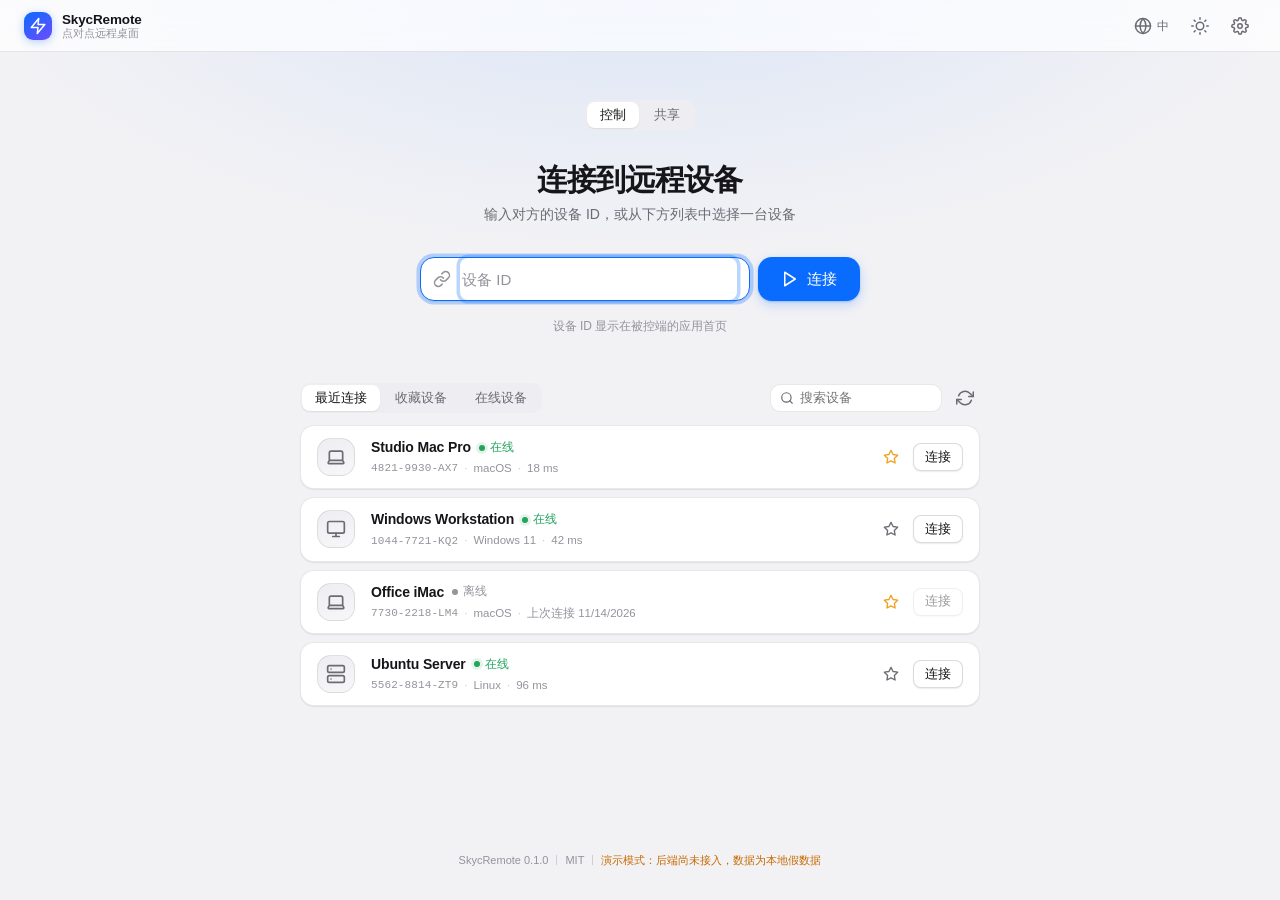
==== commit 73c5a67b: "0.3.0：装成应用，命令行工具另装一份 之前只有一个程序，而且启动方式是命令行：`skycremote host` 共享、`skycremote ui` 才开窗口。要用界面得先记一条子命令，界面和命" ====
--- a/crates/skycremote-app/ui/index.html
+++ b/crates/skycremote-app/ui/index.html
@@ -73,8 +73,15 @@
 
     <main class="connect-main" id="connect-main">
 
+      <!-- What this program is doing: control another machine, or
+           let another machine control this one. -->
+      <div class="segmented mode-switch" id="mode-switch" role="tablist">
+        <button class="seg is-active" type="button" role="tab" data-mode="control" data-i18n="mode.control">控制</button>
+        <button class="seg" type="button" role="tab" data-mode="share" data-i18n="mode.share">共享</button>
+      </div>
+
       <!-- hero: id entry -->
-      <div class="hero">
+      <div class="hero" id="control-hero">
         <h1 class="hero-title" data-i18n="connect.title">Connect to a remote device</h1>
         <p class="hero-sub" data-i18n="connect.subtitle">Enter a device ID, or pick a device from the list below</p>
 
@@ -126,6 +133,50 @@
           <p class="empty-title" id="device-empty-title" data-i18n="connect.empty.recent">No devices connected yet</p>
           <p class="empty-hint" id="device-empty-hint" data-i18n="connect.empty.hint">Devices you connect to will show up here</p>
         </div>
+      </section>
+
+      <!-- sharing: let another machine control this one -->
+      <section class="share-panel" id="share-panel" hidden>
+        <div class="hero">
+          <h1 class="hero-title" data-i18n="share.title">共享这台电脑</h1>
+          <p class="hero-sub" data-i18n="share.subtitle">对面连进来以后，这台电脑就能被远程操作</p>
+        </div>
+
+        <form id="share-form" class="share-form" autocomplete="off">
+          <div class="share-field">
+            <label for="share-id-input" data-i18n="share.id">设备 ID</label>
+            <input id="share-id-input" type="text" spellcheck="false" autocapitalize="off"
+                   autocorrect="off" placeholder="my-mac" data-i18n-placeholder="share.idPlaceholder">
+          </div>
+          <div class="share-field">
+            <label for="share-name-input" data-i18n="share.name">显示名称</label>
+            <input id="share-name-input" type="text" placeholder="我的 Mac" data-i18n-placeholder="share.namePlaceholder">
+          </div>
+          <div class="share-field">
+            <label for="share-tracker-input" data-i18n="share.tracker">Tracker 地址</label>
+            <input id="share-tracker-input" type="text" spellcheck="false" placeholder="http://127.0.0.1:21115">
+          </div>
+          <button id="share-btn" class="btn btn-primary btn-lg" type="submit">
+            <span class="icon" data-icon="play"></span>
+            <span id="share-btn-label" data-i18n="share.start">开始共享</span>
+          </button>
+        </form>
+
+        <div class="share-card" id="share-card" hidden>
+          <span class="share-card-label" data-i18n="share.yourId">你的设备 ID</span>
+          <span class="share-card-id" id="share-card-id">—</span>
+          <button id="share-copy" class="btn btn-secondary btn-sm" type="button">
+            <span class="icon" data-icon="copy"></span>
+            <span data-i18n="share.copy">复制</span>
+          </button>
+        </div>
+
+        <div class="share-status" id="share-status" hidden>
+          <span class="status-dot" id="share-status-dot"></span>
+          <span class="status-text" id="share-status-text"></span>
+        </div>
+
+        <p class="hero-hint" id="share-hint" data-i18n="share.hint">开始之后，把上面的设备 ID 告诉对面那台电脑。</p>
       </section>
 
       <footer class="app-footer">
--- a/crates/skycremote-app/ui/style.css
+++ b/crates/skycremote-app/ui/style.css
@@ -642,6 +642,107 @@
   color: var(--text-3);
 }
 
+
+/* ---- sharing ---- */
+
+.mode-switch {
+  margin-bottom: var(--s-6);
+}
+
+.share-panel {
+  width: 100%;
+  max-width: 560px;
+  text-align: center;
+  animation: hero-in 480ms var(--ease-out) both;
+}
+
+.share-panel .hero {
+  margin-bottom: var(--s-5);
+}
+
+.share-form {
+  display: flex;
+  flex-direction: column;
+  gap: var(--s-3);
+  align-items: stretch;
+}
+
+.share-field {
+  display: flex;
+  flex-direction: column;
+  gap: 5px;
+  text-align: left;
+}
+
+.share-field label {
+  font-size: 12px;
+  color: var(--text-2);
+}
+
+.share-field input {
+  height: 40px;
+  padding: 0 12px;
+  font: inherit;
+  color: var(--text);
+  background: var(--surface);
+  border: 1px solid var(--sep-strong);
+  border-radius: var(--r-lg);
+  outline: none;
+}
+
+.share-field input:focus {
+  border-color: var(--accent);
+}
+
+.share-form .btn {
+  margin-top: var(--s-2);
+  justify-self: center;
+  align-self: center;
+}
+
+.share-card {
+  display: flex;
+  align-items: center;
+  gap: var(--s-3);
+  margin-top: var(--s-5);
+  padding: 12px 16px;
+  border-radius: var(--r-lg);
+  background: var(--surface);
+  border: 1px solid var(--sep);
+  text-align: left;
+}
+
+.share-card-label {
+  font-size: 11.5px;
+  color: var(--text-3);
+  flex: none;
+}
+
+.share-card-id {
+  flex: 1;
+  font-size: 15px;
+  font-weight: 600;
+  letter-spacing: .01em;
+  overflow-wrap: anywhere;
+}
+
+.share-status {
+  display: flex;
+  align-items: center;
+  gap: 8px;
+  margin-top: var(--s-4);
+  padding: 9px 14px;
+  border-radius: var(--r-lg);
+  background: var(--surface);
+  border: 1px solid var(--sep);
+  font-size: 13px;
+  color: var(--text-2);
+  justify-content: center;
+}
+
+.status-dot.is-sharing { background: var(--green); }
+.status-dot.is-warning { background: var(--orange); }
+
 /* ---- device list ---- */
 
 .devices {
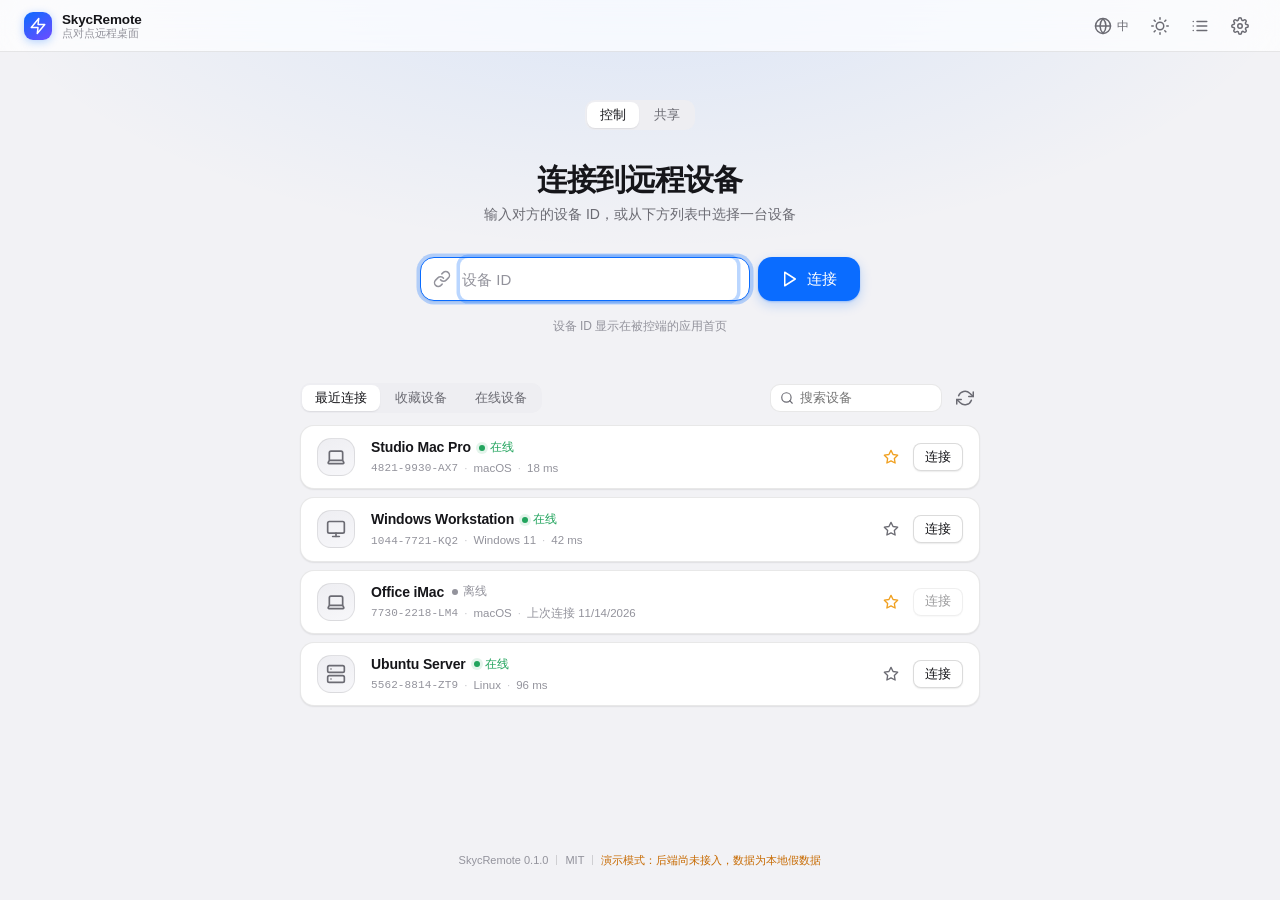
==== commit 0d21bd29: "0.5.0：设置归程序管，tracker 只留一处，多了个日志页 设置以前只写在浏览器的本地存储里，程序自己的文件一次都没被写过，所以换了 WebView 的存储、重装程序，设置就全没了。现在设置是后" ====
--- a/crates/skycremote-app/ui/index.html
+++ b/crates/skycremote-app/ui/index.html
@@ -63,6 +63,12 @@
           </div>
         </div>
 
+        <!-- log -->
+        <button id="toolbar-logs" class="icon-btn" type="button"
+                data-i18n-title="topbar.logs" title="Log">
+          <span class="icon" data-icon="list"></span>
+        </button>
+
         <!-- settings -->
         <button id="toolbar-settings" class="icon-btn" type="button"
                 data-i18n-title="topbar.settings" title="Settings">
@@ -144,17 +150,17 @@
 
         <form id="share-form" class="share-form" autocomplete="off">
           <div class="share-field">
-            <label for="share-id-input" data-i18n="share.id">设备 ID</label>
-            <input id="share-id-input" type="text" spellcheck="false" autocapitalize="off"
-                   autocorrect="off" placeholder="my-mac" data-i18n-placeholder="share.idPlaceholder">
+            <span class="share-label" data-i18n="share.id">设备 ID</span>
+            <span class="share-static" id="share-id-value">—</span>
           </div>
           <div class="share-field">
-            <label for="share-name-input" data-i18n="share.name">显示名称</label>
-            <input id="share-name-input" type="text" placeholder="我的 Mac" data-i18n-placeholder="share.namePlaceholder">
+            <span class="share-label" data-i18n="share.name">显示名称</span>
+            <span class="share-static" id="share-name-value">—</span>
           </div>
           <div class="share-field">
-            <label for="share-tracker-input" data-i18n="share.tracker">Tracker 地址</label>
-            <input id="share-tracker-input" type="text" spellcheck="false" placeholder="http://127.0.0.1:21115">
+            <span class="share-label" data-i18n="share.tracker">Tracker 地址</span>
+            <span class="share-static" id="share-tracker-value">—</span>
+            <p class="share-hint" data-i18n="share.tracker.hint">在「设置」里改，两边用的是同一个地址</p>
           </div>
           <button id="share-btn" class="btn btn-primary btn-lg" type="submit">
             <span class="icon" data-icon="play"></span>
@@ -460,6 +466,30 @@
     <div class="settings-scroll" id="settings-scroll">
 
       <section class="set-group">
+        <h3 class="set-group-title" data-i18n="settings.group.connection">连接</h3>
+
+        <div class="set-row set-row-stack">
+          <label class="set-label" for="settings-tracker" data-i18n="settings.group.tracker">Tracker 地址</label>
+          <input id="settings-tracker" class="input" type="text" spellcheck="false" placeholder="http://127.0.0.1:21115">
+          <p class="set-hint" data-i18n="settings.group.tracker.hint">控制和共享都用这一个地址，两台电脑要连到同一个 Tracker</p>
+        </div>
+
+        <div class="set-row set-row-stack">
+          <label class="set-label" for="settings-device-id" data-i18n="share.id">设备 ID</label>
+          <input id="settings-device-id" class="input" type="text" spellcheck="false" autocapitalize="off"
+                 autocorrect="off" placeholder="my-mac">
+          <p class="set-hint" data-i18n="settings.group.deviceId.hint">这台电脑的编号，对面连你的时候要用它</p>
+        </div>
+
+        <div class="set-row set-row-stack">
+          <label class="set-label" for="settings-device-name" data-i18n="share.name">显示名称</label>
+          <input id="settings-device-name" class="input" type="text" placeholder="我的 Mac">
+        </div>
+
+        <p class="set-hint" data-i18n="settings.group.apply.hint">码率和帧率在共享的时候改了立刻生效；Tracker 和设备 ID 要下次开始共享时才算数。</p>
+      </section>
+
+      <section class="set-group">
         <h3 class="set-group-title" data-i18n="settings.group.display">Display &amp; quality</h3>
 
         <div class="set-row set-row-stack">
@@ -471,23 +501,24 @@
             <option value="1080p60" data-i18n="settings.quality.1080p60">1080p60</option>
             <option value="1080p" data-i18n="settings.quality.1080p">1080p</option>
           </select>
+          <p class="set-hint" data-i18n="settings.group.quality.hint">画质预设就是帧率和码率，选了会一起改</p>
         </div>
 
         <div class="set-row set-row-stack">
           <div class="set-label-row">
             <label class="set-label" for="bitrate-slider" data-i18n="settings.group.bitrate">Bitrate</label>
-            <output id="bitrate-value" class="set-value">50 Mbps</output>
-          </div>
-          <input id="bitrate-slider" class="slider" type="range" min="2" max="500" step="1" value="50">
+            <output id="bitrate-value" class="set-value">8 Mbps</output>
+          </div>
+          <input id="bitrate-slider" class="slider" type="range" min="2" max="500" step="1" value="8">
           <p class="set-hint" data-i18n="settings.group.bitrate.hint">Range 2 - 500 Mbps</p>
         </div>
 
         <div class="set-row set-row-stack">
           <div class="set-label-row">
             <label class="set-label" for="framerate-slider" data-i18n="settings.group.framerate">Frame rate</label>
-            <output id="framerate-value" class="set-value">60 FPS</output>
-          </div>
-          <input id="framerate-slider" class="slider" type="range" min="15" max="240" step="1" value="60">
+            <output id="framerate-value" class="set-value">30 FPS</output>
+          </div>
+          <input id="framerate-slider" class="slider" type="range" min="15" max="240" step="1" value="30">
           <p class="set-hint" data-i18n="settings.group.framerate.hint">Frames sent per second</p>
         </div>
 
@@ -645,6 +676,25 @@
       </button>
       <button id="settings-save-btn" class="btn btn-primary" type="button">
         <span class="icon" data-icon="check"></span><span data-i18n="common.save">Save</span>
+      </button>
+    </footer>
+  </aside>
+
+  <!-- ======================= LOG ======================= -->
+  <aside id="log-panel" class="drawer drawer-right" aria-label="Log" hidden>
+    <header class="drawer-head">
+      <h2 class="drawer-title"><span class="icon" data-icon="list"></span><span data-i18n="log.title">日志</span></h2>
+      <button id="log-close" class="icon-btn icon-btn-sm" type="button" data-i18n-title="common.close" title="Close">
+        <span class="icon" data-icon="x"></span>
+      </button>
+    </header>
+
+    <div class="log-scroll" id="log-list"></div>
+
+    <footer class="drawer-foot">
+      <span class="log-count" id="log-count"></span>
+      <button id="log-clear" class="btn btn-ghost" type="button">
+        <span class="icon" data-icon="trash"></span><span data-i18n="log.clear">清除</span>
       </button>
     </footer>
   </aside>
--- a/crates/skycremote-app/ui/style.css
+++ b/crates/skycremote-app/ui/style.css
@@ -1902,3 +1902,82 @@
     transition-duration: .01ms !important;
   }
 }
+
+/* ---- share: values that are only shown ---- */
+
+.share-label {
+  font-size: 12px;
+  color: var(--text-2);
+}
+
+.share-static {
+  display: flex;
+  align-items: center;
+  min-height: 40px;
+  padding: 9px 12px;
+  font-family: var(--font-mono);
+  font-size: 13px;
+  color: var(--text);
+  background: var(--surface);
+  border: 1px solid var(--sep-strong);
+  border-radius: var(--r-lg);
+  word-break: break-all;
+}
+
+.share-hint {
+  margin: 0;
+  font-size: 11.5px;
+  color: var(--text-2);
+}
+
+/* ---- log ---- */
+
+.log-scroll {
+  flex: 1;
+  overflow-y: auto;
+  padding: var(--s-3) var(--s-4);
+  display: flex;
+  flex-direction: column;
+}
+
+.log-row {
+  display: flex;
+  gap: 10px;
+  padding: 4px 0;
+  border-bottom: 1px solid var(--sep);
+  font-family: var(--font-mono);
+  font-size: 11.5px;
+  line-height: 1.55;
+}
+
+.log-time {
+  flex: none;
+  color: var(--text-2);
+  font-variant-numeric: tabular-nums;
+}
+
+.log-message {
+  color: var(--text);
+  word-break: break-word;
+}
+
+.log-warning .log-message {
+  color: var(--orange);
+}
+
+.log-error .log-message {
+  color: var(--red);
+}
+
+.log-empty {
+  margin: 0;
+  padding: var(--s-3) 0;
+  font-size: 12.5px;
+  color: var(--text-2);
+}
+
+.log-count {
+  font-size: 11.5px;
+  color: var(--text-2);
+}
+
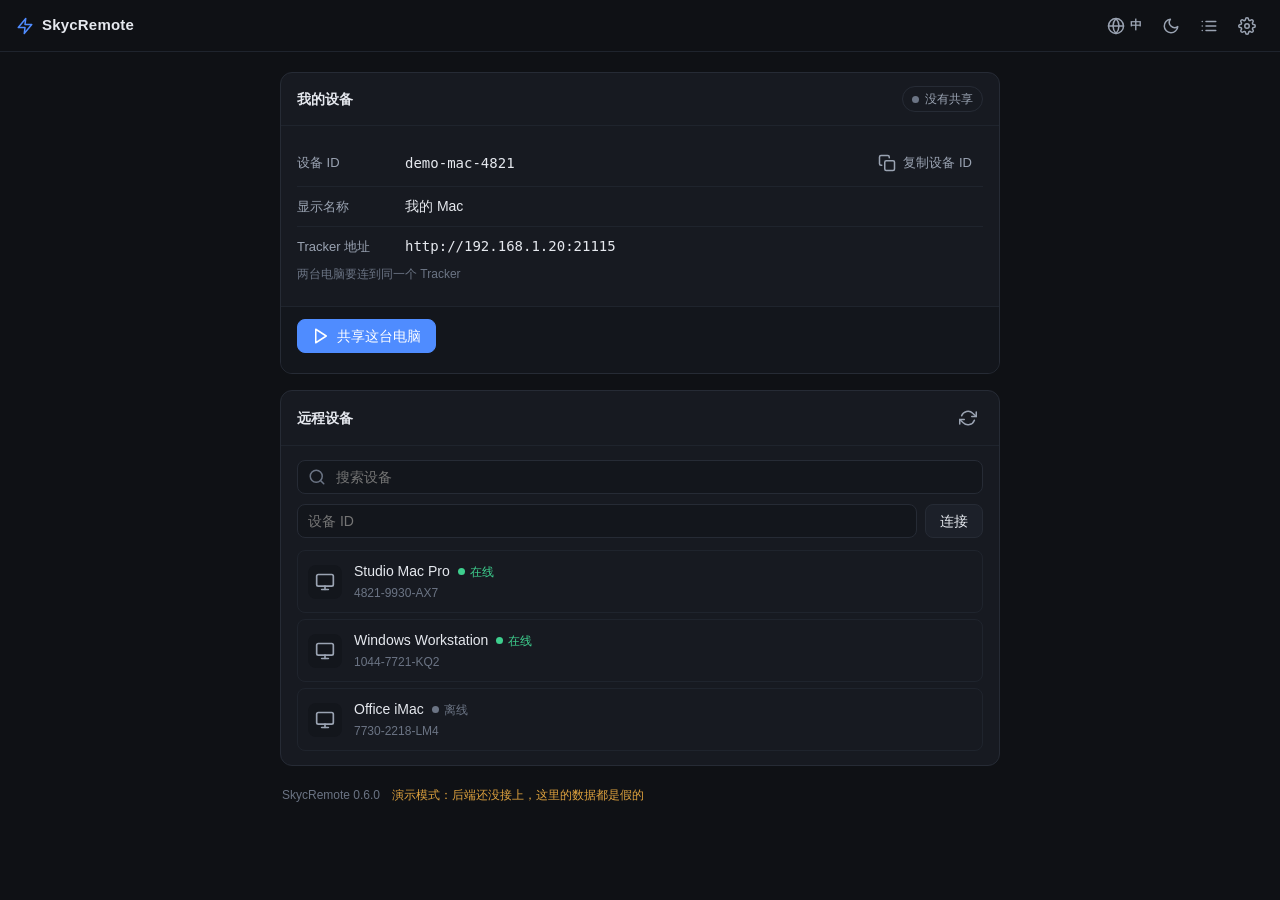
==== commit 517c08fe: "加密信道真正接上，界面重做 - 握手换成真的：两端交换 X25519 公钥，用访问口令散出来的值做一份证明，   证明过了才派生会话密钥。控制消息和画面数据报都用 AES-256-GCM 加密，   " ====
--- a/crates/skycremote-app/ui/index.html
+++ b/crates/skycremote-app/ui/index.html
@@ -1,681 +1,384 @@
 <!DOCTYPE html>
-<html lang="zh-CN" data-theme="light">
+<html lang="zh-CN" data-theme="dark">
 <head>
 <meta charset="UTF-8">
 <meta name="viewport" content="width=device-width, initial-scale=1.0, viewport-fit=cover">
-<meta name="color-scheme" content="light dark">
+<meta name="color-scheme" content="dark light">
 <title>SkycRemote</title>
 <link rel="stylesheet" href="style.css">
 </head>
 <body>
 
 <!-- ===================================================================
-     Application shell.  Two views live side by side; only one is
-     visible at a time.  Every piece of chrome is a direct child of
-     #app so that the CSS can lay them out without extra wrappers.
+     One page, two states.  Before a connection the whole window is
+     the device list; during a session the whole window is the remote
+     picture.  Nothing slides in between the two.
      =================================================================== -->
-<div id="app" class="app" data-view="connect">
-
-  <!-- ======================= CONNECT VIEW ======================= -->
-  <section id="view-connect" class="view view-connect is-active" aria-label="Connect">
-
-    <header class="topbar" id="topbar">
-      <div class="topbar-left">
-        <div class="brand" id="brand">
-          <span class="brand-mark" id="brand-mark" data-icon="zap" aria-hidden="true"></span>
-          <span class="brand-text">
-            <span class="brand-name" data-i18n="app.name">SkycRemote</span>
-            <span class="brand-sub" data-i18n="app.tagline">Peer-to-peer remote desktop</span>
-          </span>
-        </div>
+<div id="app" class="app" data-view="list">
+
+  <!-- ======================= BEFORE CONNECTING ======================= -->
+  <section id="view-list" class="view view-list is-active" aria-label="Devices">
+
+    <header class="topbar">
+      <div class="brand">
+        <span class="brand-mark" data-icon="zap"></span>
+        <span class="brand-name" data-i18n="app.name">SkycRemote</span>
       </div>
 
       <div class="topbar-right">
-        <!-- language -->
         <div class="menu-wrap">
           <button id="toolbar-lang" class="icon-btn" type="button" aria-haspopup="true" aria-expanded="false"
-                  data-i18n-title="topbar.language" title="Interface language">
+                  data-i18n-title="topbar.language">
             <span class="icon" data-icon="globe"></span>
             <span class="icon-btn-label" id="lang-label">中</span>
           </button>
-          <div id="lang-menu" class="menu menu-glass" role="menu" hidden>
+          <div id="lang-menu" class="menu" role="menu" hidden>
             <button class="menu-item" type="button" role="menuitem" data-locale="zh">简体中文</button>
             <button class="menu-item" type="button" role="menuitem" data-locale="en">English</button>
           </div>
         </div>
 
-        <!-- theme -->
         <div class="menu-wrap">
           <button id="toolbar-theme" class="icon-btn" type="button" aria-haspopup="true" aria-expanded="false"
-                  data-i18n-title="topbar.theme" title="Switch theme">
-            <span class="icon" id="theme-icon" data-icon="sun"></span>
-          </button>
-          <div id="theme-menu" class="menu menu-glass" role="menu" hidden>
+                  data-i18n-title="topbar.theme">
+            <span class="icon" id="theme-icon" data-icon="moon"></span>
+          </button>
+          <div id="theme-menu" class="menu" role="menu" hidden>
+            <button class="menu-item" type="button" role="menuitem" data-theme-choice="dark">
+              <span class="icon" data-icon="moon"></span><span data-i18n="settings.theme.dark">深色</span>
+            </button>
+            <button class="menu-item" type="button" role="menuitem" data-theme-choice="light">
+              <span class="icon" data-icon="sun"></span><span data-i18n="settings.theme.light">浅色</span>
+            </button>
             <button class="menu-item" type="button" role="menuitem" data-theme-choice="system">
-              <span class="icon" data-icon="monitor"></span><span data-i18n="topbar.theme.system">Match system</span>
-            </button>
-            <button class="menu-item" type="button" role="menuitem" data-theme-choice="light">
-              <span class="icon" data-icon="sun"></span><span data-i18n="topbar.theme.light">Light</span>
-            </button>
-            <button class="menu-item" type="button" role="menuitem" data-theme-choice="dark">
-              <span class="icon" data-icon="moon"></span><span data-i18n="topbar.theme.dark">Dark</span>
-            </button>
-          </div>
-        </div>
-
-        <!-- log -->
-        <button id="toolbar-logs" class="icon-btn" type="button"
-                data-i18n-title="topbar.logs" title="Log">
+              <span class="icon" data-icon="monitor"></span><span data-i18n="settings.theme.system">跟随系统</span>
+            </button>
+          </div>
+        </div>
+
+        <button id="toolbar-logs" class="icon-btn" type="button" data-i18n-title="topbar.logs">
           <span class="icon" data-icon="list"></span>
         </button>
 
-        <!-- settings -->
-        <button id="toolbar-settings" class="icon-btn" type="button"
-                data-i18n-title="topbar.settings" title="Settings">
+        <button id="toolbar-settings" class="icon-btn" type="button" data-i18n-title="topbar.settings">
           <span class="icon" data-icon="settings"></span>
         </button>
       </div>
     </header>
 
-    <main class="connect-main" id="connect-main">
-
-      <!-- What this program is doing: control another machine, or
-           let another machine control this one. -->
-      <div class="segmented mode-switch" id="mode-switch" role="tablist">
-        <button class="seg is-active" type="button" role="tab" data-mode="control" data-i18n="mode.control">控制</button>
-        <button class="seg" type="button" role="tab" data-mode="share" data-i18n="mode.share">共享</button>
-      </div>
-
-      <!-- hero: id entry -->
-      <div class="hero" id="control-hero">
-        <h1 class="hero-title" data-i18n="connect.title">Connect to a remote device</h1>
-        <p class="hero-sub" data-i18n="connect.subtitle">Enter a device ID, or pick a device from the list below</p>
-
-        <form id="connect-form" class="connect-form" autocomplete="off">
-          <div class="id-field" id="id-field">
-            <span class="id-field-icon icon" data-icon="link"></span>
-            <input id="device-id-input" class="id-field-input" type="text" inputmode="latin"
-                   spellcheck="false" autocapitalize="off" autocorrect="off"
-                   placeholder="Device ID" data-i18n-placeholder="connect.placeholder"
-                   aria-label="Device ID">
-            <button id="id-field-clear" class="id-field-clear" type="button" hidden>
-              <span class="icon" data-icon="x"></span>
-            </button>
-          </div>
-          <button id="connect-btn" class="btn btn-primary btn-lg" type="submit">
+    <main class="list-main" id="list-main">
+
+      <!-- ---------- this computer ---------- -->
+      <section class="card" id="my-device-card">
+        <header class="card-head">
+          <h2 class="card-title" data-i18n="home.myDevice">我的设备</h2>
+          <span class="pill">
+            <span class="status-dot" id="my-status-dot"></span>
+            <span id="my-status-text"></span>
+          </span>
+        </header>
+
+        <div class="card-body">
+          <div class="kv">
+            <span class="kv-label" data-i18n="home.myDevice.id">设备 ID</span>
+            <span class="kv-value mono" id="my-device-id">—</span>
+            <button id="my-copy-id" class="btn btn-ghost btn-sm" type="button">
+              <span class="icon" data-icon="copy"></span>
+              <span data-i18n="home.myDevice.copyId">复制设备 ID</span>
+            </button>
+          </div>
+
+          <div class="kv">
+            <span class="kv-label" data-i18n="home.myDevice.name">显示名称</span>
+            <span class="kv-value" id="my-device-name">—</span>
+          </div>
+
+          <div class="kv">
+            <span class="kv-label" data-i18n="home.myDevice.tracker">Tracker 地址</span>
+            <span class="kv-value mono" id="my-tracker-value">—</span>
+            <p class="kv-hint" data-i18n="home.myDevice.trackerHint">两台电脑要连到同一个 Tracker</p>
+          </div>
+
+          <div class="kv" id="my-access-code-row" hidden>
+            <span class="kv-label" data-i18n="home.myDevice.accessCode">访问口令</span>
+            <span class="kv-value mono" id="my-access-code-value">—</span>
+            <p class="kv-hint" data-i18n="home.myDevice.accessCodeHint">对方连进来的时候要输入这个口令</p>
+          </div>
+
+          <div class="kv" id="my-verify-row" hidden>
+            <span class="kv-label" data-i18n="home.myDevice.verifyCode">安全码</span>
+            <span class="kv-value mono kv-strong" id="my-verify-value">—</span>
+            <p class="kv-hint" data-i18n="home.myDevice.verifyCodeHint">让对方核对，两边数字一样才安全</p>
+          </div>
+        </div>
+
+        <footer class="card-foot">
+          <button id="share-toggle" class="btn btn-primary" type="button">
             <span class="icon" data-icon="play"></span>
-            <span id="connect-btn-label" data-i18n="connect.button">Connect</span>
-          </button>
-        </form>
-
-        <p class="hero-hint" id="connect-hint" data-i18n="connect.hint">The device ID is shown on the controlled device's home screen</p>
-      </div>
-
-      <!-- device list -->
-      <section class="devices" id="devices-section">
-        <div class="devices-head">
-          <div class="segmented" id="device-tabs" role="tablist">
-            <button class="seg is-active" type="button" role="tab" data-tab="recent" data-i18n="connect.tab.recent">Recent</button>
-            <button class="seg" type="button" role="tab" data-tab="favorite" data-i18n="connect.tab.favorite">Favorites</button>
-            <button class="seg" type="button" role="tab" data-tab="online" data-i18n="connect.tab.online">Online</button>
-          </div>
-
-          <div class="devices-tools">
-            <div class="search-field" id="device-search-wrap">
-              <span class="icon" data-icon="search"></span>
-              <input id="device-search" class="search-input" type="search" spellcheck="false"
-                     placeholder="Search devices" data-i18n-placeholder="connect.search" aria-label="Search devices">
-            </div>
-            <button id="device-refresh" class="icon-btn icon-btn-sm" type="button" data-i18n-title="common.refresh" title="Refresh">
-              <span class="icon" data-icon="refresh"></span>
-            </button>
-          </div>
-        </div>
-
-        <div id="device-list" class="device-list" role="list"></div>
-
-        <div id="device-empty" class="empty-state" hidden>
-          <span class="icon empty-icon" id="device-empty-icon" data-icon="server"></span>
-          <p class="empty-title" id="device-empty-title" data-i18n="connect.empty.recent">No devices connected yet</p>
-          <p class="empty-hint" id="device-empty-hint" data-i18n="connect.empty.hint">Devices you connect to will show up here</p>
-        </div>
-      </section>
-
-      <!-- sharing: let another machine control this one -->
-      <section class="share-panel" id="share-panel" hidden>
-        <div class="hero">
-          <h1 class="hero-title" data-i18n="share.title">共享这台电脑</h1>
-          <p class="hero-sub" data-i18n="share.subtitle">对面连进来以后，这台电脑就能被远程操作</p>
-        </div>
-
-        <form id="share-form" class="share-form" autocomplete="off">
-          <div class="share-field">
-            <span class="share-label" data-i18n="share.id">设备 ID</span>
-            <span class="share-static" id="share-id-value">—</span>
-          </div>
-          <div class="share-field">
-            <span class="share-label" data-i18n="share.name">显示名称</span>
-            <span class="share-static" id="share-name-value">—</span>
-          </div>
-          <div class="share-field">
-            <span class="share-label" data-i18n="share.tracker">Tracker 地址</span>
-            <span class="share-static" id="share-tracker-value">—</span>
-            <p class="share-hint" data-i18n="share.tracker.hint">在「设置」里改，两边用的是同一个地址</p>
-          </div>
-          <button id="share-btn" class="btn btn-primary btn-lg" type="submit">
-            <span class="icon" data-icon="play"></span>
-            <span id="share-btn-label" data-i18n="share.start">开始共享</span>
-          </button>
-        </form>
-
-        <div class="share-card" id="share-card" hidden>
-          <span class="share-card-label" data-i18n="share.yourId">你的设备 ID</span>
-          <span class="share-card-id" id="share-card-id">—</span>
-          <button id="share-copy" class="btn btn-secondary btn-sm" type="button">
-            <span class="icon" data-icon="copy"></span>
-            <span data-i18n="share.copy">复制</span>
-          </button>
-        </div>
-
-        <div class="share-status" id="share-status" hidden>
-          <span class="status-dot" id="share-status-dot"></span>
-          <span class="status-text" id="share-status-text"></span>
-        </div>
-
-        <p class="hero-hint" id="share-hint" data-i18n="share.hint">开始之后，把上面的设备 ID 告诉对面那台电脑。</p>
+            <span id="share-toggle-label" data-i18n="home.myDevice.share">共享这台电脑</span>
+          </button>
+          <p class="card-note" id="share-note"></p>
+        </footer>
+      </section>
+
+      <!-- ---------- other computers ---------- -->
+      <section class="card">
+        <header class="card-head">
+          <h2 class="card-title" data-i18n="home.remote">远程设备</h2>
+          <button id="device-refresh" class="icon-btn icon-btn-sm" type="button" data-i18n-title="common.refresh">
+            <span class="icon" data-icon="refresh"></span>
+          </button>
+        </header>
+
+        <div class="card-body">
+          <div class="search-field">
+            <span class="icon" data-icon="search"></span>
+            <input id="device-search" class="search-input" type="search" spellcheck="false" autocomplete="off"
+                   placeholder="Search" data-i18n-placeholder="home.remote.search">
+          </div>
+
+          <form id="manual-form" class="manual-row" autocomplete="off">
+            <input id="device-id-input" class="input" type="text" spellcheck="false" autocapitalize="off"
+                   autocorrect="off" placeholder="Device ID" data-i18n-placeholder="home.remote.manualPlaceholder">
+            <button id="device-connect-btn" class="btn btn-secondary" type="submit" data-i18n="home.remote.connect">连接</button>
+          </form>
+
+          <div id="device-list" class="device-list" role="list"></div>
+
+          <p class="card-note" id="device-note" hidden></p>
+
+          <div id="device-empty" class="empty-state" hidden>
+            <span class="icon empty-icon" data-icon="server"></span>
+            <p class="empty-title" id="device-empty-title"></p>
+            <p class="empty-hint" id="device-empty-hint"></p>
+          </div>
+        </div>
       </section>
 
       <footer class="app-footer">
-        <span id="footer-version">SkycRemote 0.1.0</span>
-        <span class="footer-sep"></span>
-        <span id="footer-license">MIT</span>
-        <span class="footer-sep"></span>
-        <span id="footer-mock" class="footer-mock" data-i18n="toast.mockNotice">Demo mode</span>
+        <span id="footer-version">SkycRemote</span>
+        <span class="footer-mock" id="footer-mock" data-i18n="toast.mockNotice"></span>
       </footer>
     </main>
   </section>
 
-  <!-- ======================= REMOTE VIEW ======================= -->
+  <!-- ======================= DURING A SESSION ======================= -->
   <section id="view-remote" class="view view-remote" aria-label="Remote session">
-
-    <!-- video stage -->
     <div id="remote-stage" class="stage" tabindex="0">
       <canvas id="remote-canvas" class="stage-canvas" width="1920" height="1080"></canvas>
+
       <div id="stage-placeholder" class="stage-placeholder">
         <span class="icon" data-icon="monitor"></span>
-        <p data-i18n="status.idle">Not connected</p>
+        <p data-i18n="remote.placeholder">还没有画面</p>
       </div>
-      <div id="privacy-shield" class="privacy-shield" hidden>
-        <span class="icon" data-icon="eye-off"></span>
-        <p data-i18n="privacy.screen.on">Privacy screen on</p>
+
+      <button id="remote-back" class="back-btn" type="button" data-i18n-title="remote.back">
+        <span class="icon" data-icon="chevron-left"></span>
+        <span class="tb-label" data-i18n="remote.back">返回设备列表</span>
+      </button>
+
+      <div id="remote-toolbar" class="toolbar" role="toolbar">
+
+        <div class="tb-group tb-verify" id="remote-verify" hidden>
+          <span class="verify-top">
+            <span class="verify-label" data-i18n="remote.verify">安全码</span>
+            <span class="verify-code mono" id="remote-verify-code">------</span>
+          </span>
+          <span class="verify-hint" id="remote-verify-hint" data-i18n="remote.verify.hint"></span>
+        </div>
+
+        <div class="tb-sep"></div>
+
+        <div class="tb-group tb-stats">
+          <span class="stat" data-i18n-title="remote.stats.quality">
+            <span class="icon" data-icon="sliders"></span>
+            <span class="stat-value" id="stat-quality">—</span>
+          </span>
+          <span class="stat" data-i18n-title="remote.stats.framerate">
+            <span class="icon" data-icon="gauge"></span>
+            <span class="stat-value" id="stat-framerate">—</span>
+          </span>
+          <span class="stat" data-i18n-title="remote.stats.bitrate">
+            <span class="icon" data-icon="activity"></span>
+            <span class="stat-value" id="stat-bitrate">—</span>
+          </span>
+          <span class="stat" data-i18n-title="remote.stats.latency">
+            <span class="icon" data-icon="wifi"></span>
+            <span class="stat-value" id="stat-latency">—</span>
+          </span>
+          <span class="stat" data-i18n-title="remote.stats.resolution">
+            <span class="icon" data-icon="display"></span>
+            <span class="stat-value" id="stat-resolution">—</span>
+          </span>
+        </div>
+
+        <div class="tb-sep"></div>
+
+        <div class="tb-group tb-actions">
+          <div class="menu-wrap">
+            <button id="screen-btn" class="tb-btn" type="button" aria-haspopup="true" aria-expanded="false"
+                    data-i18n-title="remote.toolbar.screens">
+              <span class="icon" data-icon="grid"></span>
+              <span class="tb-label" data-i18n="remote.toolbar.screens">屏幕</span>
+            </button>
+            <div id="screen-menu" class="menu" role="menu" hidden></div>
+          </div>
+
+          <button id="fullscreen-btn" class="tb-btn tb-icon" type="button" data-i18n-title="remote.toolbar.fullscreen">
+            <span class="icon" data-icon="maximize"></span>
+          </button>
+
+          <div class="menu-wrap">
+            <button id="more-btn" class="tb-btn tb-icon" type="button" aria-haspopup="true" aria-expanded="false"
+                    data-i18n-title="remote.toolbar.more">
+              <span class="icon" data-icon="more-horizontal"></span>
+            </button>
+            <div id="more-menu" class="menu" role="menu" hidden>
+              <button class="menu-item" id="btn-file" type="button" role="menuitem">
+                <span class="icon" data-icon="folder"></span><span data-i18n="remote.toolbar.files">文件传输</span>
+              </button>
+              <button class="menu-item" id="btn-terminal" type="button" role="menuitem">
+                <span class="icon" data-icon="terminal"></span><span data-i18n="remote.toolbar.terminal">终端</span>
+              </button>
+              <button class="menu-item" id="btn-cloud-keyboard" type="button" role="menuitem">
+                <span class="icon" data-icon="type"></span><span data-i18n="remote.toolbar.cloudKeyboard">云键盘</span>
+              </button>
+              <button class="menu-item" id="btn-gamepad" type="button" role="menuitem">
+                <span class="icon" data-icon="gamepad"></span><span data-i18n="remote.toolbar.gamepad">手柄</span>
+              </button>
+              <button class="menu-item" id="btn-mapping" type="button" role="menuitem">
+                <span class="icon" data-icon="keyboard"></span><span data-i18n="remote.toolbar.mapping">按键映射</span>
+              </button>
+              <button class="menu-item" id="btn-privacy" type="button" role="menuitem">
+                <span class="icon" data-icon="eye-off"></span><span data-i18n="remote.toolbar.privacy">隐私屏</span>
+              </button>
+              <button class="menu-item" id="btn-virtual-screen" type="button" role="menuitem">
+                <span class="icon" data-icon="layers"></span><span data-i18n="remote.toolbar.virtual">虚拟屏幕</span>
+              </button>
+              <button class="menu-item" id="btn-power" type="button" role="menuitem">
+                <span class="icon" data-icon="power"></span><span data-i18n="remote.toolbar.power">电源</span>
+              </button>
+            </div>
+          </div>
+
+          <button id="btn-disconnect" class="tb-btn tb-danger" type="button" data-i18n-title="remote.toolbar.disconnect">
+            <span class="icon" data-icon="log-out"></span>
+            <span class="tb-label" data-i18n="remote.toolbar.disconnect">断开</span>
+          </button>
+        </div>
       </div>
     </div>
-
-    <!-- connection status banner -->
-    <div id="status-banner" class="status-banner" hidden>
-      <span class="status-dot" id="status-dot"></span>
-      <span id="status-text" class="status-text"></span>
-      <div class="status-progress" id="status-progress"><i></i></div>
-    </div>
-
-    <!-- floating toolbar -->
-    <div id="remote-toolbar" class="toolbar glass" role="toolbar" aria-label="Remote toolbar">
-
-      <div class="toolbar-group toolbar-stats">
-        <div class="stat" title="Quality">
-          <span class="icon" data-icon="sliders"></span>
-          <span id="status-quality" class="stat-value">Auto</span>
-        </div>
-        <div class="stat" title="Frame rate">
-          <span class="icon" data-icon="gauge"></span>
-          <span id="status-framerate" class="stat-value">60 FPS</span>
-        </div>
-        <div class="stat" title="Bitrate">
-          <span class="icon" data-icon="activity"></span>
-          <span id="status-bitrate" class="stat-value">-- Mbps</span>
-        </div>
-        <div class="stat" title="Latency">
-          <span class="icon" data-icon="wifi"></span>
-          <span id="status-latency" class="stat-value">-- ms</span>
-        </div>
-        <div class="stat stat-res" title="Resolution">
-          <span class="icon" data-icon="display"></span>
-          <span id="status-resolution" class="stat-value">1920×1080</span>
-        </div>
-      </div>
-
-      <div class="toolbar-sep"></div>
-
-      <div class="toolbar-group toolbar-actions">
-        <button id="toolbar-toggle" class="tb-btn" type="button" data-i18n-title="remote.toolbar.hide" title="Hide toolbar">
-          <span class="icon" data-icon="chevron-up"></span>
-        </button>
-
-        <!-- multi screen -->
-        <div class="menu-wrap">
-          <button id="screen-btn" class="tb-btn" type="button" aria-haspopup="true" aria-expanded="false"
-                  data-i18n-title="remote.toolbar.screens" title="Screens">
-            <span class="icon" data-icon="grid"></span>
-            <span class="tb-label" data-i18n="remote.toolbar.screens">Screens</span>
-            <span class="icon icon-xs" data-icon="chevron-down"></span>
-          </button>
-          <div id="screen-menu" class="menu menu-glass menu-wide" role="menu" hidden></div>
-        </div>
-
-        <!-- virtual screen -->
-        <button id="virtual-screen-btn" class="tb-btn" type="button" aria-pressed="false"
-                data-i18n-title="screen.virtual.title" title="Virtual screen">
-          <span class="icon" data-icon="layers"></span>
-          <span class="tb-label" data-i18n="remote.toolbar.virtual">Virtual</span>
-        </button>
-
-        <div class="toolbar-sep"></div>
-
-        <button id="btn-file" class="tb-btn" type="button" data-i18n-title="remote.toolbar.files" title="Files">
-          <span class="icon" data-icon="folder"></span>
-          <span class="tb-label" data-i18n="remote.toolbar.files">Files</span>
-        </button>
-
-        <button id="btn-terminal" class="tb-btn" type="button" data-i18n-title="remote.toolbar.terminal" title="Terminal">
-          <span class="icon" data-icon="terminal"></span>
-          <span class="tb-label" data-i18n="remote.toolbar.terminal">Terminal</span>
-        </button>
-
-        <button id="btn-keymap" class="tb-btn" type="button" data-i18n-title="remote.toolbar.keymap" title="Mapping">
-          <span class="icon" data-icon="keyboard"></span>
-          <span class="tb-label" data-i18n="remote.toolbar.keymap">Mapping</span>
-        </button>
-
-        <button id="btn-cloud-keyboard" class="tb-btn" type="button" data-i18n-title="remote.toolbar.cloudKeyboard" title="Cloud keyboard">
-          <span class="icon" data-icon="type"></span>
-          <span class="tb-label" data-i18n="remote.toolbar.cloudKeyboard">Cloud keyboard</span>
-        </button>
-
-        <button id="btn-gamepad" class="tb-btn" type="button" data-i18n-title="remote.toolbar.gamepad" title="Gamepad">
-          <span class="icon" data-icon="gamepad"></span>
-          <span class="tb-label" data-i18n="remote.toolbar.gamepad">Gamepad</span>
-        </button>
-
-        <button id="btn-privacy" class="tb-btn" type="button" aria-pressed="false"
-                data-i18n-title="remote.toolbar.privacy" title="Privacy screen">
-          <span class="icon" data-icon="eye-off"></span>
-          <span class="tb-label" data-i18n="remote.toolbar.privacy">Privacy screen</span>
-        </button>
-
-        <div class="toolbar-sep"></div>
-
-        <!-- cursor style -->
-        <div class="menu-wrap">
-          <button id="cursor-btn" class="tb-btn tb-btn-icon" type="button" aria-haspopup="true" aria-expanded="false"
-                  data-i18n-title="remote.toolbar.cursor" title="Cursor">
-            <span class="icon" id="cursor-icon" data-icon="mouse-pointer"></span>
-          </button>
-          <div id="cursor-menu" class="menu menu-glass" role="menu" hidden>
-            <button class="menu-item" type="button" data-cursor="default"><span class="icon" data-icon="mouse-pointer"></span><span data-i18n="remote.cursor.default">Default arrow</span></button>
-            <button class="menu-item" type="button" data-cursor="pointer"><span class="icon" data-icon="hand"></span><span data-i18n="remote.cursor.pointer">Pointer</span></button>
-            <button class="menu-item" type="button" data-cursor="crosshair"><span class="icon" data-icon="crosshair"></span><span data-i18n="remote.cursor.crosshair">Crosshair</span></button>
-            <button class="menu-item" type="button" data-cursor="text"><span class="icon" data-icon="cursor-text"></span><span data-i18n="remote.cursor.text">Text</span></button>
-            <button class="menu-item" type="button" data-cursor="none"><span class="icon" data-icon="eye-off"></span><span data-i18n="remote.cursor.hide">Hide cursor</span></button>
-          </div>
-        </div>
-
-        <button id="fullscreen-btn" class="tb-btn tb-btn-icon" type="button" data-i18n-title="remote.toolbar.fullscreen" title="Fullscreen">
-          <span class="icon" data-icon="maximize"></span>
-        </button>
-
-        <!-- power -->
-        <div class="menu-wrap">
-          <button id="btn-power" class="tb-btn" type="button" aria-haspopup="true" aria-expanded="false"
-                  data-i18n-title="remote.toolbar.power" title="Power">
-            <span class="icon" data-icon="power"></span>
-          </button>
-          <div id="power-menu" class="menu menu-glass" role="menu" hidden>
-            <button class="menu-item" type="button" data-power="shutdown"><span class="icon" data-icon="power"></span><span data-i18n="power.shutdown">Shut down</span></button>
-            <button class="menu-item" type="button" data-power="restart"><span class="icon" data-icon="rotate"></span><span data-i18n="power.restart">Restart</span></button>
-            <button class="menu-item" type="button" data-power="sleep"><span class="icon" data-icon="moon"></span><span data-i18n="power.sleep">Sleep</span></button>
-            <button class="menu-item" type="button" data-power="logoff"><span class="icon" data-icon="log-out"></span><span data-i18n="power.logoff">Log off</span></button>
-          </div>
-        </div>
-      </div>
-
-      <!-- The disconnect button sits on its own so that it is never
-           pushed out of sight when the window is narrow. -->
-      <div class="toolbar-group toolbar-end">
-        <button id="btn-disconnect" class="tb-btn tb-btn-danger" type="button" data-i18n-title="remote.toolbar.disconnect" title="Disconnect">
-          <span class="icon" data-icon="link"></span>
-          <span class="tb-label" data-i18n="remote.toolbar.disconnect">Disconnect</span>
-        </button>
-      </div>
-    </div>
-
-    <!-- right-click menu, styled like the Windows shell menu -->
-    <div id="context-menu" class="ctx-menu" role="menu" hidden></div>
-
-    <!-- ============ FILE TRANSFER DRAWER ============ -->
-    <aside id="file-drawer" class="drawer drawer-right" aria-label="File transfer" hidden>
-      <header class="drawer-head">
-        <h2 class="drawer-title"><span class="icon" data-icon="folder"></span><span data-i18n="files.title">File transfer</span></h2>
-        <div class="drawer-head-actions">
-          <button id="file-refresh" class="icon-btn icon-btn-sm" type="button" data-i18n-title="files.refresh" title="Refresh">
-            <span class="icon" data-icon="refresh"></span>
-          </button>
-          <button id="file-close" class="icon-btn icon-btn-sm" type="button" data-i18n-title="common.close" title="Close">
-            <span class="icon" data-icon="x"></span>
-          </button>
-        </div>
-      </header>
-
-      <div class="drawer-path">
-        <button id="file-up" class="icon-btn icon-btn-sm" type="button" data-i18n-title="files.path" title="Path">
-          <span class="icon" data-icon="arrow-up"></span>
-        </button>
-        <span id="file-path" class="path-text">/</span>
-      </div>
-
-      <div id="file-list" class="file-list"></div>
-
-      <div id="file-dropzone" class="dropzone">
-        <span class="icon" data-icon="upload"></span>
-        <p class="dropzone-title" data-i18n="files.dropzone">Drop files here to upload</p>
-        <p class="dropzone-hint" data-i18n="files.dropzone.hint">Or use the upload button to pick files</p>
-        <button id="file-upload-btn" class="btn btn-secondary btn-sm" type="button">
-          <span class="icon" data-icon="upload"></span><span data-i18n="files.upload">Upload file</span>
-        </button>
-        <input id="file-input" type="file" multiple hidden>
-      </div>
-
-      <section class="queue">
-        <h3 class="queue-title" data-i18n="files.queue">Transfer queue</h3>
-        <div id="file-queue" class="queue-list"></div>
-        <p id="queue-empty" class="queue-empty" data-i18n="files.queue.empty">No transfers in flight</p>
-      </section>
-    </aside>
-
-    <!-- ============ TERMINAL PANEL ============ -->
-    <section id="terminal-panel" class="terminal" aria-label="Terminal" hidden>
-      <header class="terminal-head">
-        <h2 class="terminal-title"><span class="icon" data-icon="terminal"></span><span data-i18n="terminal.title">Terminal</span>
-          <span id="terminal-state" class="terminal-state"></span>
-        </h2>
-        <div class="terminal-actions">
-          <button id="terminal-copy" class="icon-btn icon-btn-sm" type="button" data-i18n-title="terminal.copy" title="Copy all">
-            <span class="icon" data-icon="copy"></span>
-          </button>
-          <button id="terminal-clear" class="icon-btn icon-btn-sm" type="button" data-i18n-title="terminal.clear" title="Clear">
-            <span class="icon" data-icon="trash"></span>
-          </button>
-          <button id="terminal-close" class="icon-btn icon-btn-sm" type="button" data-i18n-title="terminal.close" title="Close">
-            <span class="icon" data-icon="x"></span>
-          </button>
-        </div>
-      </header>
-      <div id="terminal-output" class="terminal-output" role="log"></div>
-      <div class="terminal-input-row">
-        <span id="terminal-prompt" class="terminal-prompt">remote&gt;</span>
-        <input id="terminal-input" class="terminal-input" type="text" spellcheck="false" autocomplete="off"
-               placeholder="Type a command and press Enter" data-i18n-placeholder="terminal.placeholder">
-        <button id="terminal-send" class="btn btn-secondary btn-sm" type="button">
-          <span class="icon" data-icon="arrow-right"></span>
-        </button>
-      </div>
-    </section>
-
-    <!-- ============ CLOUD KEYBOARD ============ -->
-    <div id="cloud-keyboard" class="overlay-panel" hidden>
-      <header class="overlay-head">
-        <h2><span class="icon" data-icon="type"></span><span data-i18n="cloud.title">Cloud keyboard</span></h2>
-        <button id="cloud-close" class="icon-btn icon-btn-sm" type="button" data-i18n-title="common.close" title="Close">
-          <span class="icon" data-icon="x"></span>
-        </button>
-      </header>
-      <p class="overlay-hint" data-i18n="cloud.hint">Click a key to send it, or type text directly</p>
-      <div class="cloud-text-row">
-        <input id="cloud-text" type="text" spellcheck="false"
-               placeholder="Type text and press Enter" data-i18n-placeholder="cloud.textPlaceholder">
-        <button id="cloud-send" class="btn btn-secondary btn-sm" type="button" data-i18n="cloud.send">Send</button>
-      </div>
-      <div id="cloud-keys" class="cloud-keys"></div>
-    </div>
-
-    <!-- ============ GAMEPAD PANEL ============ -->
-    <div id="gamepad-panel" class="overlay-panel" hidden>
-      <header class="overlay-head">
-        <h2><span class="icon" data-icon="gamepad"></span><span data-i18n="gamepad.title">Gamepad</span></h2>
-        <button id="gamepad-close" class="icon-btn icon-btn-sm" type="button" data-i18n-title="common.close" title="Close">
-          <span class="icon" data-icon="x"></span>
-        </button>
-      </header>
-      <p class="overlay-hint" data-i18n="gamepad.hint">The browser maps a local gamepad onto remote input</p>
-      <div id="gamepad-list" class="gamepad-list"></div>
-      <label class="row-check">
-        <input id="gamepad-enabled" type="checkbox" checked>
-        <span data-i18n="gamepad.enable">Enable gamepad mapping</span>
-      </label>
-    </div>
   </section>
 
-  <!-- ======================= SETTINGS PANEL ======================= -->
-  <aside id="settings-panel" class="drawer drawer-right drawer-wide" aria-label="Settings" hidden>
+  <!-- ======================= SETTINGS ======================= -->
+  <aside id="settings-panel" class="drawer drawer-right" aria-label="Settings" hidden>
     <header class="drawer-head">
-      <h2 class="drawer-title"><span class="icon" data-icon="settings"></span><span data-i18n="settings.title">Settings</span></h2>
-      <button id="settings-close" class="icon-btn icon-btn-sm" type="button" data-i18n-title="common.close" title="Close">
+      <h2 class="drawer-title"><span class="icon" data-icon="settings"></span><span data-i18n="settings.title">设置</span></h2>
+      <button id="settings-close" class="icon-btn icon-btn-sm" type="button" data-i18n-title="common.close">
         <span class="icon" data-icon="x"></span>
       </button>
     </header>
 
-    <div class="settings-scroll" id="settings-scroll">
+    <div class="drawer-scroll" id="settings-scroll">
+
+      <section class="set-group">
+        <h3 class="set-group-title" data-i18n="settings.group.general">通用</h3>
+        <div class="set-row">
+          <label class="set-label" for="settings-language" data-i18n="settings.group.language">界面语言</label>
+          <select id="settings-language" class="select">
+            <option value="zh">简体中文</option>
+            <option value="en">English</option>
+          </select>
+        </div>
+        <div class="set-row">
+          <label class="set-label" for="settings-theme" data-i18n="settings.group.theme">主题</label>
+          <select id="settings-theme" class="select">
+            <option value="dark" data-i18n="settings.theme.dark">深色</option>
+            <option value="light" data-i18n="settings.theme.light">浅色</option>
+            <option value="system" data-i18n="settings.theme.system">跟随系统</option>
+          </select>
+        </div>
+      </section>
 
       <section class="set-group">
         <h3 class="set-group-title" data-i18n="settings.group.connection">连接</h3>
-
         <div class="set-row set-row-stack">
           <label class="set-label" for="settings-tracker" data-i18n="settings.group.tracker">Tracker 地址</label>
           <input id="settings-tracker" class="input" type="text" spellcheck="false" placeholder="http://127.0.0.1:21115">
-          <p class="set-hint" data-i18n="settings.group.tracker.hint">控制和共享都用这一个地址，两台电脑要连到同一个 Tracker</p>
-        </div>
-
-        <div class="set-row set-row-stack">
-          <label class="set-label" for="settings-device-id" data-i18n="share.id">设备 ID</label>
-          <input id="settings-device-id" class="input" type="text" spellcheck="false" autocapitalize="off"
-                 autocorrect="off" placeholder="my-mac">
-          <p class="set-hint" data-i18n="settings.group.deviceId.hint">这台电脑的编号，对面连你的时候要用它</p>
-        </div>
-
-        <div class="set-row set-row-stack">
-          <label class="set-label" for="settings-device-name" data-i18n="share.name">显示名称</label>
+          <p class="set-hint" data-i18n="settings.group.trackerHint">两台电脑要连到同一个 Tracker</p>
+        </div>
+        <div class="set-row set-row-stack">
+          <label class="set-label" for="settings-device-id" data-i18n="settings.group.deviceId">设备 ID</label>
+          <input id="settings-device-id" class="input" type="text" spellcheck="false" autocapitalize="off" autocorrect="off">
+          <p class="set-hint" data-i18n="settings.group.deviceIdHint">这台电脑的编号，对方连你的时候要用</p>
+        </div>
+        <div class="set-row set-row-stack">
+          <label class="set-label" for="settings-device-name" data-i18n="settings.group.deviceName">显示名称</label>
           <input id="settings-device-name" class="input" type="text" placeholder="我的 Mac">
-        </div>
-
-        <p class="set-hint" data-i18n="settings.group.apply.hint">码率和帧率在共享的时候改了立刻生效；Tracker 和设备 ID 要下次开始共享时才算数。</p>
+          <p class="set-hint" data-i18n="settings.readOnly">设备 ID 和显示名称在这里改，别的地方只显示</p>
+        </div>
       </section>
 
       <section class="set-group">
-        <h3 class="set-group-title" data-i18n="settings.group.display">Display &amp; quality</h3>
-
-        <div class="set-row set-row-stack">
-          <label class="set-label" for="quality-select" data-i18n="settings.group.quality">Quality preset</label>
-          <select id="quality-select" class="select">
-            <option value="auto" data-i18n="settings.quality.auto">Auto</option>
+        <h3 class="set-group-title" data-i18n="settings.group.quality">画质</h3>
+        <div class="set-row set-row-stack">
+          <label class="set-label" for="settings-quality" data-i18n="settings.group.quality">画质</label>
+          <select id="settings-quality" class="select">
+            <option value="auto" data-i18n="settings.quality.auto">自动</option>
             <option value="4k" data-i18n="settings.quality.4k">4K</option>
-            <option value="fps144" data-i18n="settings.quality.fps144">144 fps</option>
+            <option value="fps144" data-i18n="settings.quality.fps144">144 帧</option>
             <option value="1080p60" data-i18n="settings.quality.1080p60">1080p60</option>
             <option value="1080p" data-i18n="settings.quality.1080p">1080p</option>
           </select>
-          <p class="set-hint" data-i18n="settings.group.quality.hint">画质预设就是帧率和码率，选了会一起改</p>
-        </div>
-
+        </div>
         <div class="set-row set-row-stack">
           <div class="set-label-row">
-            <label class="set-label" for="bitrate-slider" data-i18n="settings.group.bitrate">Bitrate</label>
-            <output id="bitrate-value" class="set-value">8 Mbps</output>
-          </div>
-          <input id="bitrate-slider" class="slider" type="range" min="2" max="500" step="1" value="8">
-          <p class="set-hint" data-i18n="settings.group.bitrate.hint">Range 2 - 500 Mbps</p>
-        </div>
-
+            <label class="set-label" for="settings-bitrate" data-i18n="settings.group.bitrate">码率</label>
+            <output class="set-value" id="bitrate-value">8 Mbps</output>
+          </div>
+          <input id="settings-bitrate" class="slider" type="range" min="2" max="500" step="1" value="8">
+          <p class="set-hint" data-i18n="settings.group.bitrateHint">每秒传多少数据</p>
+        </div>
         <div class="set-row set-row-stack">
           <div class="set-label-row">
-            <label class="set-label" for="framerate-slider" data-i18n="settings.group.framerate">Frame rate</label>
-            <output id="framerate-value" class="set-value">30 FPS</output>
-          </div>
-          <input id="framerate-slider" class="slider" type="range" min="15" max="240" step="1" value="30">
-          <p class="set-hint" data-i18n="settings.group.framerate.hint">Frames sent per second</p>
-        </div>
-
-        <div class="set-row set-row-stack">
-          <label class="set-label" for="encoder-select" data-i18n="settings.group.encoder">Encoder</label>
-          <select id="encoder-select" class="select">
-            <option value="auto" data-i18n="settings.encoder.auto">Auto</option>
-            <option value="h264-hw" data-i18n="settings.encoder.h264hw">H.264 hardware</option>
-            <option value="h264-sw" data-i18n="settings.encoder.h264sw">H.264 software</option>
-          </select>
-          <p class="set-hint" data-i18n="settings.group.encoder.hint">Hardware is cheaper on CPU</p>
+            <label class="set-label" for="settings-framerate" data-i18n="settings.group.framerate">帧率</label>
+            <output class="set-value" id="framerate-value">30 FPS</output>
+          </div>
+          <input id="settings-framerate" class="slider" type="range" min="15" max="240" step="1" value="30">
+          <p class="set-hint" data-i18n="settings.group.framerateHint">每秒传多少张画面</p>
         </div>
       </section>
 
       <section class="set-group">
-        <h3 class="set-group-title" data-i18n="settings.group.audio">Audio</h3>
-        <label class="row-check">
-          <input id="audio-enabled" type="checkbox" checked>
-          <span data-i18n="settings.group.audioEnable">Stream remote audio</span>
-        </label>
-        <div class="set-row set-row-stack">
-          <label class="set-label" for="audio-quality" data-i18n="settings.group.audioQuality">Audio quality</label>
-          <select id="audio-quality" class="select">
-            <option value="low" data-i18n="settings.group.audio.low">Low</option>
-            <option value="medium" data-i18n="settings.group.audio.medium">Medium</option>
-            <option value="high" data-i18n="settings.group.audio.high">High</option>
-          </select>
+        <h3 class="set-group-title" data-i18n="settings.group.security">安全</h3>
+        <div class="set-row set-row-stack">
+          <label class="set-label" for="settings-access-code" data-i18n="settings.group.accessCode">本机访问口令</label>
+          <input id="settings-access-code" class="input" type="text" spellcheck="false" autocomplete="off">
+          <p class="set-hint" data-i18n="settings.group.accessCodeHint">别人连你的时候要输入这个口令。留空表示不用口令</p>
+        </div>
+        <div class="set-row set-row-stack">
+          <span class="set-label" data-i18n="settings.group.savedCodes">我已记住的设备口令</span>
+          <div class="saved-codes" id="saved-codes-list"></div>
+          <p class="set-hint" id="saved-codes-empty" data-i18n="settings.group.savedCodesEmpty">还没有记住任何口令</p>
+          <p class="set-hint" data-i18n="settings.group.savedCodesHint">这些口令只存在这台电脑上</p>
         </div>
       </section>
 
       <section class="set-group">
-        <h3 class="set-group-title" data-i18n="settings.group.input">Input &amp; peripherals</h3>
-        <div class="set-row set-row-stack">
-          <label class="set-label" for="keymap-select" data-i18n="settings.group.keymap">Keyboard mapping</label>
-          <div class="inline-field">
-            <select id="keymap-select" class="select">
-              <option value="default" data-i18n="settings.keymap.default">Default</option>
-              <option value="gaming" data-i18n="settings.keymap.gaming">Gaming</option>
-              <option value="custom" data-i18n="settings.keymap.custom">Custom scheme</option>
-            </select>
-            <button id="keymap-edit-btn" class="btn btn-secondary btn-sm" type="button">
-              <span class="icon" data-icon="edit"></span><span data-i18n="settings.group.keymap.edit">Edit mapping</span>
-            </button>
-          </div>
-        </div>
-        <label class="row-check">
-          <input id="gamepad-enabled-setting" type="checkbox" checked>
-          <span data-i18n="settings.group.gamepad">Gamepad support</span>
-        </label>
-        <p class="set-hint" data-i18n="settings.group.gamepad.hint">Map a connected gamepad automatically</p>
-      </section>
-
-      <section class="set-group">
-        <h3 class="set-group-title" data-i18n="settings.group.privacy">Privacy &amp; security</h3>
-        <label class="row-check">
-          <input id="privacy-blackout" type="checkbox" checked>
-          <span data-i18n="privacy.blackout">Shoulder-surfing blackout</span>
-        </label>
-        <p class="set-hint" data-i18n="privacy.blackout.hint">Black out the screen while being controlled</p>
-
-        <label class="row-check">
-          <input id="privacy-autolock" type="checkbox">
-          <span data-i18n="privacy.autolock">Lock screen after disconnecting</span>
-        </label>
-        <p class="set-hint" data-i18n="privacy.autolock.hint">Lock the controlled device once the session ends</p>
-
-        <div class="set-row set-row-stack">
-          <label class="set-label" for="screensaver-select" data-i18n="privacy.screensaver">Custom screensaver</label>
-          <select id="screensaver-select" class="select">
-            <option value="none" data-i18n="privacy.screensaver.none">Do nothing</option>
-            <option value="blank" data-i18n="privacy.screensaver.blank">Blank the screen</option>
-            <option value="lock" data-i18n="privacy.screensaver.lock">Lock the screen</option>
-            <option value="sleep" data-i18n="privacy.screensaver.sleep">Sleep the machine</option>
-          </select>
-        </div>
-
-        <label class="row-check">
-          <input id="privacy-screen-toggle" type="checkbox">
-          <span data-i18n="privacy.screen.hint">Hide what the controlled device is showing</span>
-        </label>
-      </section>
-
-      <section class="set-group">
-        <h3 class="set-group-title" data-i18n="settings.group.files">File transfer</h3>
-        <div class="set-row set-row-stack">
-          <label class="set-label" for="file-dir-input" data-i18n="files.dir">Default download folder</label>
-          <div class="inline-field">
-            <input id="file-dir-input" class="input" type="text" spellcheck="false">
-            <button id="file-browse-btn" class="btn btn-secondary btn-sm" type="button" data-i18n="files.browse">Browse</button>
-          </div>
-        </div>
-      </section>
-
-      <section class="set-group">
-        <h3 class="set-group-title" data-i18n="settings.group.terminal">Terminal &amp; port mapping</h3>
-        <label class="row-check">
-          <input id="terminal-enabled" type="checkbox" checked>
-          <span data-i18n="settings.group.terminalEnable">Allow opening a terminal remotely</span>
-        </label>
-
-        <div class="set-row set-row-stack">
-          <label class="set-label" for="terminal-shell" data-i18n="terminal.title">Terminal</label>
-          <select id="terminal-shell" class="select">
-            <option value="default" data-i18n="common.default">Default</option>
-            <option value="powershell" data-i18n="settings.group.encoder">PowerShell</option>
-            <option value="cmd">cmd</option>
-            <option value="bash">bash</option>
-            <option value="zsh">zsh</option>
-          </select>
-        </div>
-
-        <div class="set-row set-row-stack">
-          <div class="set-label-row">
-            <span class="set-label" data-i18n="settings.group.ports">Port mapping</span>
-            <button id="port-add-btn" class="btn btn-secondary btn-sm" type="button">
-              <span class="icon" data-icon="plus"></span><span data-i18n="settings.group.ports.add">Add mapping</span>
-            </button>
-          </div>
-          <p class="set-hint" data-i18n="settings.group.ports.hint">Forward a local port to the remote machine</p>
-          <div id="port-list" class="port-list"></div>
-          <p id="port-empty" class="set-hint" data-i18n="settings.group.ports.empty">No port mappings yet</p>
-        </div>
-      </section>
-
-      <section class="set-group">
-        <h3 class="set-group-title" data-i18n="settings.group.general">General</h3>
-        <div class="set-row set-row-stack">
-          <label class="set-label" for="settings-language" data-i18n="settings.group.language">Interface language</label>
-          <select id="settings-language" class="select">
-            <option value="zh" data-i18n="settings.language.zh">简体中文</option>
-            <option value="en" data-i18n="settings.language.en">English</option>
-          </select>
-        </div>
-        <div class="set-row set-row-stack">
-          <label class="set-label" for="settings-theme" data-i18n="settings.group.theme">Theme</label>
-          <select id="settings-theme" class="select">
-            <option value="system" data-i18n="settings.theme.system">Match system</option>
-            <option value="light" data-i18n="settings.theme.light">Light</option>
-            <option value="dark" data-i18n="settings.theme.dark">Dark</option>
-          </select>
-        </div>
-      </section>
-
-      <section class="set-group">
-        <h3 class="set-group-title" data-i18n="settings.group.about">About</h3>
-        <div class="set-row"><span class="set-label" data-i18n="settings.about.version">Version</span><span class="set-value">0.1.0</span></div>
-        <div class="set-row"><span class="set-label" data-i18n="settings.about.protocol">Protocol version</span><span class="set-value">1</span></div>
-        <div class="set-row"><span class="set-label" data-i18n="settings.about.license">License</span><span class="set-value" data-i18n="settings.about.licenseValue">MIT</span></div>
+        <h3 class="set-group-title" data-i18n="settings.group.about">关于</h3>
+        <div class="set-row">
+          <span class="set-label" data-i18n="settings.about.version">版本</span>
+          <span class="set-value" id="settings-version">—</span>
+        </div>
       </section>
     </div>
 
     <footer class="drawer-foot">
-      <button id="settings-reset-btn" class="btn btn-ghost" type="button">
-        <span class="icon" data-icon="rotate"></span><span data-i18n="common.reset">Reset</span>
+      <button id="settings-quit-btn" class="btn btn-ghost" type="button">
+        <span class="icon" data-icon="power"></span><span data-i18n="settings.quit">退出 SkycRemote</span>
       </button>
       <button id="settings-save-btn" class="btn btn-primary" type="button">
-        <span class="icon" data-icon="check"></span><span data-i18n="common.save">Save</span>
+        <span class="icon" data-icon="check"></span><span data-i18n="common.save">保存</span>
       </button>
     </footer>
   </aside>
@@ -684,7 +387,7 @@
   <aside id="log-panel" class="drawer drawer-right" aria-label="Log" hidden>
     <header class="drawer-head">
       <h2 class="drawer-title"><span class="icon" data-icon="list"></span><span data-i18n="log.title">日志</span></h2>
-      <button id="log-close" class="icon-btn icon-btn-sm" type="button" data-i18n-title="common.close" title="Close">
+      <button id="log-close" class="icon-btn icon-btn-sm" type="button" data-i18n-title="common.close">
         <span class="icon" data-icon="x"></span>
       </button>
     </header>
@@ -694,63 +397,40 @@
     <footer class="drawer-foot">
       <span class="log-count" id="log-count"></span>
       <button id="log-clear" class="btn btn-ghost" type="button">
-        <span class="icon" data-icon="trash"></span><span data-i18n="log.clear">清除</span>
+        <span class="icon" data-icon="trash"></span><span data-i18n="log.clear">清空</span>
       </button>
     </footer>
   </aside>
 
-  <!-- ======================= KEYMAP EDITOR ======================= -->
-  <div id="keymap-modal" class="modal" hidden>
-    <div class="modal-card" role="dialog" aria-modal="true">
+  <!-- ======================= ACCESS CODE ======================= -->
+  <div id="access-modal" class="modal" hidden>
+    <div class="modal-card" role="dialog" aria-modal="true" aria-labelledby="access-title">
       <header class="modal-head">
-        <h2><span class="icon" data-icon="keyboard"></span><span data-i18n="keymap.title">Key mapping</span></h2>
-        <button id="keymap-close" class="icon-btn icon-btn-sm" type="button" data-i18n-title="common.close" title="Close">
-          <span class="icon" data-icon="x"></span>
-        </button>
+        <h2 id="access-title" data-i18n="access.title">输入访问口令</h2>
       </header>
-      <p class="modal-hint" data-i18n="keymap.hint">Left is the key on this machine, right is the key sent out</p>
-      <div id="keymap-rows" class="keymap-rows"></div>
+
+      <div class="modal-body">
+        <p class="modal-line" id="access-device"></p>
+        <input id="access-input" class="input" type="text" spellcheck="false" autocomplete="off"
+               placeholder="Access code" data-i18n-placeholder="access.placeholder">
+        <p class="modal-hint" id="access-hint"></p>
+        <label class="row-check">
+          <input id="access-remember" type="checkbox" checked>
+          <span data-i18n="access.remember">记住这台设备的口令</span>
+        </label>
+      </div>
+
       <footer class="modal-foot">
-        <button id="keymap-add-btn" class="btn btn-ghost" type="button">
-          <span class="icon" data-icon="plus"></span><span data-i18n="keymap.addRow">Add mapping</span>
-        </button>
         <div class="modal-foot-right">
-          <button id="keymap-reset-btn" class="btn btn-ghost" type="button" data-i18n="keymap.reset">Restore defaults</button>
-          <button id="keymap-save-btn" class="btn btn-primary" type="button" data-i18n="common.save">Save</button>
+          <button id="access-cancel" class="btn btn-ghost" type="button" data-i18n="access.cancel">取消</button>
+          <button id="access-ok" class="btn btn-primary" type="button" data-i18n="access.confirm">连接</button>
         </div>
       </footer>
     </div>
   </div>
 
-  <!-- ======================= CONFIRM DIALOG ======================= -->
-  <div id="confirm-modal" class="modal" hidden>
-    <div class="modal-card modal-card-sm" role="dialog" aria-modal="true">
-      <header class="modal-head">
-        <h2 id="confirm-title" data-i18n="common.confirm">Confirm</h2>
-      </header>
-      <p id="confirm-message" class="modal-body"></p>
-      <footer class="modal-foot">
-        <div class="modal-foot-right">
-          <button id="confirm-cancel" class="btn btn-ghost" type="button" data-i18n="common.cancel">Cancel</button>
-          <button id="confirm-ok" class="btn btn-primary" type="button" data-i18n="common.confirm">Confirm</button>
-        </div>
-      </footer>
-    </div>
-  </div>
-
-  <!-- ======================= TOASTS ======================= -->
+  <!-- ======================= NOTICES ======================= -->
   <div id="toast-container" class="toast-container" role="status" aria-live="polite"></div>
-
-  <!-- ======================= SCREENSHOT / RECONNECT OVERLAY ======================= -->
-  <div id="reconnect-overlay" class="reconnect-overlay" hidden>
-    <div class="reconnect-card glass">
-      <span class="spinner"></span>
-      <p id="reconnect-text" data-i18n="status.reconnecting">Reconnecting...</p>
-      <div class="reconnect-bar"><i id="reconnect-bar-fill"></i></div>
-    </div>
-  </div>
-
-  <input id="hidden-file-input" type="file" multiple hidden>
 </div>
 
 <script src="i18n.js"></script>
--- a/crates/skycremote-app/ui/style.css
+++ b/crates/skycremote-app/ui/style.css
@@ -1,280 +1,128 @@
 /*!
- * SkycRemote UI — stylesheet
+ * SkycRemote UI
  *
- * Layout: CSS grid for the app shell, flexbox inside panels.
- * Motion: 150–250ms on cubic-bezier(.32,.72,0,1) — fast out, soft in.
- * Look:  macOS-native.  System font, restrained palette, generous
- *        whitespace, hairline separators, soft layered shadows.
- *        Glass surfaces use backdrop-filter so they read as vibrancy.
- *
- * No frameworks, no build step, no external fonts.
+ * Dark is the default.  The palette is small: one background, one
+ * card colour, one border, and a single accent.
  */
 
-/* ==================================================================
-   1. Tokens
-   ================================================================== */
-
 :root {
-  color-scheme: light;
-
-  /* type */
-  --font-ui: -apple-system, BlinkMacSystemFont, 'SF Pro Text', 'SF Pro Display',
-             'Segoe UI', 'PingFang SC', 'Hiragino Sans GB', 'Microsoft YaHei',
-             Roboto, Helvetica, Arial, sans-serif;
-  --font-mono: ui-monospace, 'SF Mono', SFMono-Regular, Menlo, Consolas,
-               'Liberation Mono', monospace;
-
-  --text-hero: 600 30px/1.2 var(--font-ui);
-  --text-title: 600 19px/1.3 var(--font-ui);
-  --text-body: 400 14px/1.5 var(--font-ui);
-  --text-caption: 400 12px/1.4 var(--font-ui);
-
-  /* space */
-  --s-1: 4px;
-  --s-2: 8px;
-  --s-3: 12px;
-  --s-4: 16px;
-  --s-5: 24px;
-  --s-6: 32px;
-  --s-7: 48px;
-
-  /* radius */
-  --r-sm: 8px;
-  --r-md: 10px;
-  --r-lg: 14px;
-  --r-xl: 18px;
-  --r-pill: 999px;
-
-  /* motion */
-  --ease: cubic-bezier(.32, .72, 0, 1);
-  --ease-out: cubic-bezier(.16, 1, .3, 1);
-  --dur-fast: 150ms;
-  --dur: 200ms;
-  --dur-slow: 250ms;
-
-  /* palette — light */
-  --bg: #f2f2f5;
-  --bg-deep: #e9e9ee;
-  --surface: #ffffff;
-  --surface-2: #f7f7fa;
-  --surface-3: #eeeef2;
-  --glass: rgba(255, 255, 255, .72);
-  --glass-strong: rgba(255, 255, 255, .86);
-  --glass-border: rgba(0, 0, 0, .07);
-  --glass-blur: blur(30px) saturate(180%);
-
-  --text: #16161a;
-  --text-2: #6b6b73;
-  --text-3: #93939c;
-  --text-inverse: #ffffff;
-
-  --sep: rgba(0, 0, 0, .09);
-  --sep-strong: rgba(0, 0, 0, .14);
-  --hover: rgba(0, 0, 0, .045);
-  --active: rgba(0, 0, 0, .075);
-
-  --accent: #0a6cff;
-  --accent-hover: #0a60e0;
-  --accent-soft: rgba(10, 108, 255, .11);
+  --bg: #0f1115;
+  --bg-soft: #13161c;
+  --card: #171a21;
+  --card-soft: #1c2029;
+  --line: #262b35;
+  --line-soft: #1f242d;
+
+  --text: #e6e9ef;
+  --text-dim: #9aa3b2;
+  --text-faint: #6b7484;
+
+  --accent: #4f8cff;
+  --accent-soft: rgba(79, 140, 255, 0.14);
   --accent-text: #ffffff;
 
-  --green: #22a45d;
-  --green-soft: rgba(34, 164, 93, .12);
-  --orange: #c76a00;
-  --orange-soft: rgba(255, 149, 0, .14);
-  --red: #d9342b;
-  --red-soft: rgba(217, 52, 43, .11);
-  --yellow: #b08800;
-  --shadow-key: 0 0 0 rgba(0, 0, 0, .0);
-
-  /* elevation */
-  --sh-1: 0 1px 2px rgba(0, 0, 0, .05), 0 1px 1px rgba(0, 0, 0, .03);
-  --sh-2: 0 2px 6px rgba(0, 0, 0, .06), 0 6px 18px rgba(0, 0, 0, .07);
-  --sh-3: 0 6px 16px rgba(0, 0, 0, .08), 0 18px 48px rgba(0, 0, 0, .13);
-  --sh-pop: 0 10px 30px rgba(0, 0, 0, .14), 0 2px 8px rgba(0, 0, 0, .08);
-
-  --focus: 0 0 0 3.5px rgba(10, 108, 255, .28);
-}
-
-[data-theme='dark'] {
-  color-scheme: dark;
-
-  --bg: #131316;
-  --bg-deep: #0b0b0d;
-  --surface: #1e1e22;
-  --surface-2: #26262b;
-  --surface-3: #2f2f35;
-  --glass: rgba(30, 30, 34, .72);
-  --glass-strong: rgba(30, 30, 34, .88);
-  --glass-border: rgba(255, 255, 255, .1);
-
-  --text: #f2f2f5;
-  --text-2: #a0a0aa;
-  --text-3: #74747f;
-  --text-inverse: #ffffff;
-
-  --sep: rgba(255, 255, 255, .1);
-  --sep-strong: rgba(255, 255, 255, .16);
-  --hover: rgba(255, 255, 255, .06);
-  --active: rgba(255, 255, 255, .1);
-
-  --accent: #3d8bff;
-  --accent-hover: #5a9dff;
-  --accent-soft: rgba(61, 139, 255, .16);
+  --good: #3ecf8e;
+  --warn: #e0a33e;
+  --bad: #ef6a6a;
+
+  --radius: 12px;
+  --radius-sm: 8px;
+  --shadow: 0 10px 30px rgba(0, 0, 0, 0.45);
+
+  --font: -apple-system, BlinkMacSystemFont, "Segoe UI", "PingFang SC",
+          "Microsoft YaHei", Roboto, Helvetica, Arial, sans-serif;
+  --mono: ui-monospace, SFMono-Regular, "SF Mono", Menlo, Consolas, monospace;
+}
+
+html[data-theme="light"] {
+  --bg: #f4f5f7;
+  --bg-soft: #eceef1;
+  --card: #ffffff;
+  --card-soft: #f3f4f6;
+  --line: #dfe2e7;
+  --line-soft: #e8eaee;
+
+  --text: #1b1e24;
+  --text-dim: #5a6270;
+  --text-faint: #8a92a0;
+
+  --accent: #2f6fe4;
+  --accent-soft: rgba(47, 111, 228, 0.10);
   --accent-text: #ffffff;
 
-  --green: #38c172;
-  --green-soft: rgba(56, 193, 114, .16);
-  --orange: #ff9f0a;
-  --orange-soft: rgba(255, 159, 10, .16);
-  --red: #ff6b6b;
-  --red-soft: rgba(255, 107, 107, .16);
-  --yellow: #ffd60a;
-
-  --sh-1: 0 1px 2px rgba(0, 0, 0, .4);
-  --sh-2: 0 2px 8px rgba(0, 0, 0, .45), 0 8px 24px rgba(0, 0, 0, .35);
-  --sh-3: 0 8px 24px rgba(0, 0, 0, .5), 0 24px 60px rgba(0, 0, 0, .5);
-  --sh-pop: 0 12px 36px rgba(0, 0, 0, .6), 0 2px 10px rgba(0, 0, 0, .4);
-
-  --focus: 0 0 0 3.5px rgba(61, 139, 255, .35);
-}
-
-/* ==================================================================
-   2. Reset
-   ================================================================== */
-
-*, *::before, *::after { box-sizing: border-box; }
+  --good: #1f9d63;
+  --warn: #b3781a;
+  --bad: #d04545;
+
+  --shadow: 0 10px 30px rgba(20, 25, 35, 0.12);
+}
+
+* { box-sizing: border-box; }
 
 html, body {
-  height: 100%;
   margin: 0;
   padding: 0;
-}
-
-body {
-  font: var(--text-body);
+  height: 100%;
+  background: var(--bg);
   color: var(--text);
+  font-family: var(--font);
+  font-size: 14px;
+  line-height: 1.5;
+  -webkit-font-smoothing: antialiased;
+  overflow: hidden;
+}
+
+.mono { font-family: var(--mono); font-variant-numeric: tabular-nums; }
+
+.app {
+  height: 100%;
+  position: relative;
+  overflow: hidden;
+}
+
+.view {
+  position: absolute;
+  inset: 0;
+  display: none;
+}
+
+.view.is-active { display: flex; flex-direction: column; }
+
+/* ==================================================================
+   Top bar
+   ================================================================== */
+
+.topbar {
+  flex: 0 0 auto;
+  height: 52px;
+  padding: 0 16px;
+  display: flex;
+  align-items: center;
+  justify-content: space-between;
+  border-bottom: 1px solid var(--line-soft);
   background: var(--bg);
-  -webkit-font-smoothing: antialiased;
-  -moz-osx-font-smoothing: grayscale;
-  overflow: hidden;
-  text-rendering: optimizeLegibility;
-  /* the whole app is a desktop surface, not a web page */
-  -webkit-user-select: none;
-  user-select: none;
-  cursor: default;
-}
-
-/* Text entry areas stay selectable. */
-input, textarea, .term-line, .file-name, .keymap-local, .keymap-remote {
-  -webkit-user-select: text;
-  user-select: text;
-}
-
-button, input, select, textarea {
-  font: inherit;
-  color: inherit;
-}
-
-button { cursor: default; }
-
-h1, h2, h3, p { margin: 0; }
-
-ul { margin: 0; padding: 0; list-style: none; }
-
-/* `hidden` must win over any display rule we set on the same element. */
-[hidden] { display: none !important; }
-
-::-webkit-scrollbar { width: 10px; height: 10px; }
-::-webkit-scrollbar-track { background: transparent; }
-::-webkit-scrollbar-thumb {
-  background: var(--sep-strong);
-  border-radius: var(--r-pill);
-  border: 3px solid transparent;
-  background-clip: content-box;
-}
-::-webkit-scrollbar-thumb:hover { background-clip: content-box; background-color: var(--text-3); }
-
-:focus-visible {
-  outline: none;
-  box-shadow: var(--focus);
-  border-radius: var(--r-sm);
-}
-
-/* ==================================================================
-   3. Primitives
-   ================================================================== */
-
-.icon {
+}
+
+.brand {
+  display: flex;
+  align-items: center;
+  gap: 8px;
+  font-weight: 600;
+  letter-spacing: 0.2px;
+}
+
+.brand-mark {
+  color: var(--accent);
   display: inline-flex;
-  align-items: center;
-  justify-content: center;
-  flex: none;
-  line-height: 0;
-  color: var(--text-2);
-}
-.icon svg { display: block; }
-.icon-xs svg { width: 12px; height: 12px; }
-
-.glass {
-  background: var(--glass);
-  -webkit-backdrop-filter: var(--glass-blur);
-  backdrop-filter: var(--glass-blur);
-  border: 1px solid var(--glass-border);
-}
-
-/* ---- buttons ---- */
-
-.btn {
-  display: inline-flex;
-  align-items: center;
-  justify-content: center;
-  gap: var(--s-2);
-  height: 32px;
-  padding: 0 14px;
-  border: 1px solid transparent;
-  border-radius: var(--r-md);
-  background: transparent;
-  font-size: 13px;
-  font-weight: 500;
-  letter-spacing: -.01em;
-  white-space: nowrap;
-  transition: background var(--dur) var(--ease),
-              border-color var(--dur) var(--ease),
-              transform var(--dur-fast) var(--ease),
-              box-shadow var(--dur) var(--ease),
-              opacity var(--dur) var(--ease);
-}
-.btn .icon { color: currentColor; }
-
-.btn:active { transform: scale(.975); }
-
-.btn-primary {
-  background: var(--accent);
-  color: var(--accent-text);
-  box-shadow: 0 1px 2px rgba(10, 108, 255, .28), 0 4px 12px rgba(10, 108, 255, .22);
-}
-.btn-primary:hover { background: var(--accent-hover); }
-.btn-primary.is-busy { opacity: .7; pointer-events: none; }
-
-.btn-secondary {
-  background: var(--surface);
-  color: var(--text);
-  border-color: var(--sep-strong);
-  box-shadow: var(--sh-1);
-}
-.btn-secondary:hover { background: var(--surface-2); }
-.btn-secondary:hover { border-color: var(--text-3); }
-
-.btn-ghost { color: var(--text-2); }
-.btn-ghost:hover { background: var(--hover); color: var(--text); }
-
-.btn-lg { height: 44px; padding: 0 22px; border-radius: var(--r-lg); font-size: 15px; }
-.btn-sm { height: 28px; padding: 0 11px; font-size: 12.5px; border-radius: var(--r-sm); }
-.btn-xs { height: 24px; padding: 0 9px; font-size: 11.5px; border-radius: 7px; }
-
-.btn.is-disabled,
-.btn[disabled] { opacity: .42; pointer-events: none; }
+}
+
+.brand-name { font-size: 15px; }
+
+.topbar-right {
+  display: flex;
+  align-items: center;
+  gap: 4px;
+}
 
 .icon-btn {
   display: inline-flex;
@@ -284,641 +132,398 @@
   height: 32px;
   min-width: 32px;
   padding: 0 7px;
-  border: none;
-  border-radius: var(--r-md);
+  border: 1px solid transparent;
+  border-radius: var(--radius-sm);
   background: transparent;
-  color: var(--text-2);
-  transition: background var(--dur) var(--ease), color var(--dur) var(--ease),
-              transform var(--dur-fast) var(--ease);
-}
-.icon-btn:hover { background: var(--hover); color: var(--text); }
-.icon-btn:active { transform: scale(.93); background: var(--active); }
-.icon-btn-sm { height: 27px; min-width: 27px; padding: 0 6px; border-radius: var(--r-sm); }
-.icon-btn-xs { height: 22px; min-width: 22px; padding: 0 4px; border-radius: 6px; }
-.icon-btn-label { font-size: 12px; font-weight: 500; }
-.icon-btn.is-fav { color: #f0a020; }
-.icon-btn.is-fav .icon { color: #f0a020; }
-
-/* ---- inputs ---- */
-
-.input,
-.select,
-.search-input {
-  height: 32px;
-  padding: 0 10px;
-  border: 1px solid var(--sep-strong);
-  border-radius: var(--r-md);
-  background: var(--surface);
+  color: var(--text-dim);
+  cursor: pointer;
+  transition: background 0.14s, color 0.14s, border-color 0.14s;
+}
+
+.icon-btn:hover {
+  background: var(--card-soft);
   color: var(--text);
-  font-size: 13px;
-  transition: border-color var(--dur) var(--ease), box-shadow var(--dur) var(--ease),
-              background var(--dur) var(--ease);
-}
-.input:hover, .select:hover { border-color: var(--text-3); }
-.input:focus, .select:focus, .search-input:focus {
-  outline: none;
-  border-color: var(--accent);
-  box-shadow: var(--focus);
-}
-.input-sm { height: 28px; font-size: 12.5px; padding: 0 8px; width: 88px; }
-
-.select {
-  -webkit-appearance: none;
-  appearance: none;
-  padding-right: 28px;
-  background-image: url("data:image/svg+xml;charset=utf-8,%3Csvg xmlns='http://www.w3.org/2000/svg' width='12' height='12' viewBox='0 0 24 24' fill='none' stroke='%2393939c' stroke-width='2.5' stroke-linecap='round' stroke-linejoin='round'%3E%3Cpolyline points='6 9 12 15 18 9'/%3E%3C/svg%3E");
-  background-repeat: no-repeat;
-  background-position: right 9px center;
-  cursor: default;
-}
-
-/* ---- switch / checkbox ---- */
-
-.row-check {
-  display: flex;
-  align-items: center;
-  gap: var(--s-3);
-  padding: 7px 0;
-  font-size: 13px;
-  cursor: default;
-  transition: opacity var(--dur) var(--ease);
-}
-.row-check:hover { opacity: .82; }
-
-input[type='checkbox'] {
-  -webkit-appearance: none;
-  appearance: none;
-  position: relative;
-  width: 38px;
-  height: 22px;
-  flex: none;
-  border-radius: var(--r-pill);
-  background: var(--sep-strong);
-  transition: background var(--dur) var(--ease);
-}
-input[type='checkbox']::after {
-  content: '';
-  position: absolute;
-  top: 2px;
-  left: 2px;
-  width: 18px;
-  height: 18px;
-  border-radius: 50%;
-  background: #fff;
-  box-shadow: 0 1px 3px rgba(0, 0, 0, .3);
-  transition: transform var(--dur) var(--ease);
-}
-input[type='checkbox']:checked { background: var(--accent); }
-input[type='checkbox']:checked::after { transform: translateX(16px); }
-
-/* ---- slider ---- */
-
-.slider {
-  -webkit-appearance: none;
-  appearance: none;
-  width: 100%;
-  height: 20px;
-  background: transparent;
-  cursor: default;
-}
-.slider::-webkit-slider-runnable-track {
-  height: 4px;
-  border-radius: var(--r-pill);
-  background: var(--sep-strong);
-}
-.slider::-webkit-slider-thumb {
-  -webkit-appearance: none;
-  width: 16px;
-  height: 16px;
-  margin-top: -6px;
-  border-radius: 50%;
-  background: #fff;
-  border: .5px solid rgba(0, 0, 0, .12);
-  box-shadow: 0 1px 3px rgba(0, 0, 0, .25);
-  transition: transform var(--dur-fast) var(--ease);
-}
-.slider:hover::-webkit-slider-thumb { transform: scale(1.12); }
-.slider:active::-webkit-slider-thumb { transform: scale(1.02); }
-.slider::-moz-range-track { height: 4px; border-radius: var(--r-pill); background: var(--sep-strong); }
-.slider::-moz-range-thumb {
-  width: 15px; height: 15px; border-radius: 50%;
-  background: #fff; border: .5px solid rgba(0, 0, 0, .12);
-  box-shadow: 0 1px 3px rgba(0, 0, 0, .25);
-}
-
-/* ---- segmented control ---- */
-
-.segmented {
+}
+
+.icon-btn-sm { height: 28px; min-width: 28px; padding: 0 5px; }
+.icon-btn-xs { height: 22px; min-width: 22px; padding: 0 3px; }
+
+.icon-btn-label {
+  font-size: 12px;
+  font-weight: 600;
+}
+
+.icon {
   display: inline-flex;
-  padding: 2px;
-  gap: 2px;
-  border-radius: var(--r-md);
-  background: var(--surface-3);
-}
-.seg {
-  height: 26px;
-  padding: 0 13px;
-  border: none;
-  border-radius: 8px;
-  background: transparent;
-  color: var(--text-2);
-  font-size: 12.5px;
-  font-weight: 500;
-  transition: background var(--dur) var(--ease), color var(--dur) var(--ease),
-              box-shadow var(--dur) var(--ease);
-}
-.seg:hover { color: var(--text); }
-.seg.is-active {
-  background: var(--surface);
-  color: var(--text);
-  box-shadow: var(--sh-1);
-}
-
-/* ---- menus ---- */
-
-.menu-wrap { position: relative; display: inline-flex; }
+  align-items: center;
+  justify-content: center;
+}
+
+/* ==================================================================
+   Menus
+   ================================================================== */
+
+.menu-wrap { position: relative; }
 
 .menu {
   position: absolute;
   top: calc(100% + 6px);
   right: 0;
-  min-width: 178px;
+  min-width: 150px;
   padding: 5px;
-  border-radius: var(--r-lg);
-  box-shadow: var(--sh-pop);
+  border: 1px solid var(--line);
+  border-radius: var(--radius);
+  background: var(--card);
+  box-shadow: var(--shadow);
   z-index: 60;
-  animation: menu-in var(--dur) var(--ease-out);
-  transform-origin: top right;
-}
-@keyframes menu-in {
-  from { opacity: 0; transform: translateY(-5px) scale(.97); }
-  to   { opacity: 1; transform: none; }
-}
-.menu-wide { min-width: 262px; }
+}
+
+.menu[hidden] { display: none; }
 
 .menu-item {
   display: flex;
   align-items: center;
-  gap: var(--s-3);
+  gap: 9px;
   width: 100%;
-  height: 30px;
-  padding: 0 9px;
-  border: none;
-  border-radius: 7px;
+  padding: 7px 9px;
+  border: 0;
+  border-radius: var(--radius-sm);
   background: transparent;
   color: var(--text);
+  font: inherit;
+  text-align: left;
+  cursor: pointer;
+}
+
+.menu-item:hover { background: var(--card-soft); }
+.menu-item .icon { color: var(--text-dim); }
+
+/* ==================================================================
+   Buttons
+   ================================================================== */
+
+.btn {
+  display: inline-flex;
+  align-items: center;
+  justify-content: center;
+  gap: 7px;
+  height: 34px;
+  padding: 0 14px;
+  border: 1px solid var(--line);
+  border-radius: var(--radius-sm);
+  background: var(--card-soft);
+  color: var(--text);
+  font: inherit;
+  font-weight: 500;
+  cursor: pointer;
+  transition: background 0.14s, border-color 0.14s, opacity 0.14s;
+}
+
+.btn:hover { border-color: var(--accent); }
+
+.btn-primary {
+  background: var(--accent);
+  border-color: var(--accent);
+  color: var(--accent-text);
+}
+
+.btn-primary:hover { filter: brightness(1.08); }
+
+.btn-secondary { background: var(--card-soft); }
+.btn-ghost { background: transparent; border-color: transparent; color: var(--text-dim); }
+.btn-ghost:hover { background: var(--card-soft); color: var(--text); border-color: transparent; }
+.btn-sm { height: 28px; padding: 0 10px; font-size: 13px; }
+.btn:disabled { opacity: 0.45; cursor: default; }
+
+/* ==================================================================
+   The device list (before connecting)
+   ================================================================== */
+
+.list-main {
+  flex: 1 1 auto;
+  overflow-y: auto;
+  padding: 20px;
+  display: flex;
+  flex-direction: column;
+  align-items: center;
+  gap: 16px;
+}
+
+.list-main > .card,
+.list-main > .app-footer { width: 100%; max-width: 720px; }
+
+.card {
+  border: 1px solid var(--line);
+  border-radius: var(--radius);
+  background: var(--card);
+  overflow: hidden;
+}
+
+.card-head {
+  display: flex;
+  align-items: center;
+  justify-content: space-between;
+  gap: 12px;
+  padding: 13px 16px;
+  border-bottom: 1px solid var(--line-soft);
+}
+
+.card-title {
+  margin: 0;
+  font-size: 14px;
+  font-weight: 600;
+}
+
+.card-body { padding: 14px 16px; }
+
+.card-foot {
+  padding: 12px 16px;
+  border-top: 1px solid var(--line-soft);
+  background: var(--bg-soft);
+}
+
+.card-note {
+  margin: 8px 0 0;
+  font-size: 12px;
+  color: var(--text-faint);
+}
+
+.card-note[hidden] { display: none; }
+
+.pill {
+  display: inline-flex;
+  align-items: center;
+  gap: 6px;
+  padding: 3px 9px;
+  border: 1px solid var(--line);
+  border-radius: 999px;
+  font-size: 12px;
+  color: var(--text-dim);
+  white-space: nowrap;
+}
+
+.status-dot {
+  width: 7px;
+  height: 7px;
+  border-radius: 50%;
+  background: var(--text-faint);
+  flex: 0 0 auto;
+}
+
+.status-dot.is-online { background: var(--good); }
+.status-dot.is-warning { background: var(--warn); }
+.status-dot.is-bad { background: var(--bad); }
+
+/* key / value rows */
+
+.kv {
+  display: flex;
+  align-items: center;
+  flex-wrap: wrap;
+  gap: 8px 12px;
+  padding: 9px 0;
+}
+
+.kv + .kv { border-top: 1px solid var(--line-soft); }
+
+.kv-label {
+  flex: 0 0 96px;
+  color: var(--text-dim);
   font-size: 13px;
-  text-align: left;
-  transition: background var(--dur-fast) var(--ease);
-}
-.menu-item:hover { background: var(--accent); color: var(--accent-text); }
-.menu-item:hover .icon { color: var(--accent-text); }
-.menu-item.is-active { background: var(--accent-soft); color: var(--accent); }
-.menu-item.is-active .icon { color: var(--accent); }
-.menu-item.is-active:hover { background: var(--accent); color: var(--accent-text); }
-
-.menu-sep { height: 1px; margin: 5px 8px; background: var(--sep); }
+}
+
+.kv-value {
+  flex: 1 1 auto;
+  min-width: 0;
+  overflow-wrap: anywhere;
+}
+
+.kv-strong { font-size: 18px; letter-spacing: 2px; }
+
+.kv-hint {
+  flex: 1 1 100%;
+  margin: 0;
+  font-size: 12px;
+  color: var(--text-faint);
+}
+
+.kv[hidden] { display: none; }
+
+/* search and manual entry */
+
+.search-field {
+  display: flex;
+  align-items: center;
+  gap: 8px;
+  height: 34px;
+  padding: 0 10px;
+  border: 1px solid var(--line);
+  border-radius: var(--radius-sm);
+  background: var(--bg-soft);
+  color: var(--text-faint);
+}
+
+.search-field:focus-within { border-color: var(--accent); }
+
+.search-input {
+  flex: 1 1 auto;
+  min-width: 0;
+  border: 0;
+  background: transparent;
+  color: var(--text);
+  font: inherit;
+  outline: none;
+}
+
+.manual-row {
+  display: flex;
+  gap: 8px;
+  margin-top: 10px;
+}
+
+.input {
+  flex: 1 1 auto;
+  min-width: 0;
+  height: 34px;
+  padding: 0 10px;
+  border: 1px solid var(--line);
+  border-radius: var(--radius-sm);
+  background: var(--bg-soft);
+  color: var(--text);
+  font: inherit;
+  outline: none;
+}
+
+.input:focus { border-color: var(--accent); }
+
+/* the list of other computers */
+
+.device-list { margin-top: 12px; }
+
+.device-row {
+  display: flex;
+  align-items: center;
+  gap: 12px;
+  padding: 10px;
+  border: 1px solid var(--line-soft);
+  border-radius: var(--radius-sm);
+  cursor: pointer;
+  transition: background 0.14s, border-color 0.14s;
+}
+
+.device-row + .device-row { margin-top: 6px; }
+.device-row:hover { background: var(--card-soft); border-color: var(--line); }
+.device-row:focus-visible { outline: 2px solid var(--accent); outline-offset: 1px; }
+
+.device-avatar {
+  display: flex;
+  align-items: center;
+  justify-content: center;
+  width: 34px;
+  height: 34px;
+  border-radius: var(--radius-sm);
+  background: var(--bg-soft);
+  color: var(--text-dim);
+  flex: 0 0 auto;
+}
+
+.device-main { flex: 1 1 auto; min-width: 0; }
+
+.device-name-line {
+  display: flex;
+  align-items: center;
+  gap: 8px;
+  flex-wrap: wrap;
+}
+
+.device-name {
+  font-weight: 500;
+  overflow: hidden;
+  text-overflow: ellipsis;
+  white-space: nowrap;
+  max-width: 100%;
+}
+
+.badge {
+  padding: 1px 6px;
+  border: 1px solid var(--line);
+  border-radius: 999px;
+  font-size: 11px;
+  color: var(--text-faint);
+}
+
+.device-status {
+  display: inline-flex;
+  align-items: center;
+  gap: 5px;
+  font-size: 12px;
+  color: var(--text-faint);
+}
+
+.device-status.is-online { color: var(--good); }
+.device-status.is-online .status-dot { background: var(--good); }
+
+.device-meta {
+  margin-top: 2px;
+  font-size: 12px;
+  color: var(--text-faint);
+  overflow: hidden;
+  text-overflow: ellipsis;
+  white-space: nowrap;
+}
+
+.empty-state {
+  padding: 26px 10px 14px;
+  text-align: center;
+  color: var(--text-faint);
+}
+
+.empty-icon { color: var(--line); }
+.empty-state[hidden] { display: none; }
+
+.empty-title {
+  margin: 8px 0 4px;
+  font-size: 13px;
+  color: var(--text-dim);
+}
+
+.empty-hint {
+  margin: 0;
+  font-size: 12px;
+}
+
+.app-footer {
+  display: flex;
+  align-items: center;
+  gap: 12px;
+  padding: 4px 2px 20px;
+  font-size: 12px;
+  color: var(--text-faint);
+}
+
+.footer-mock { color: var(--warn); }
+.footer-mock[hidden] { display: none; }
 
 /* ==================================================================
-   4. App shell
+   The remote picture
    ================================================================== */
 
-.app {
+.view-remote { background: #06070a; }
+
+.stage {
   position: relative;
+  flex: 1 1 auto;
+  overflow: hidden;
+  outline: none;
+}
+
+.stage-canvas {
+  position: absolute;
+  inset: 0;
   width: 100%;
   height: 100%;
-  overflow: hidden;
-}
-
-.view {
-  position: absolute;
-  inset: 0;
-  opacity: 0;
-  visibility: hidden;
-  transition: opacity var(--dur-slow) var(--ease), visibility var(--dur-slow) var(--ease);
-}
-.view.is-active { opacity: 1; visibility: visible; }
-
-/* ==================================================================
-   5. Connect view
-   ================================================================== */
-
-.view-connect {
-  display: grid;
-  grid-template-rows: auto 1fr;
-  background:
-    radial-gradient(1100px 520px at 50% -8%, var(--accent-soft), transparent 62%),
-    var(--bg);
-}
-
-.topbar {
-  display: flex;
-  align-items: center;
-  justify-content: space-between;
-  height: 52px;
-  padding: 0 var(--s-5);
-  border-bottom: 1px solid var(--sep);
-  background: var(--glass);
-  -webkit-backdrop-filter: var(--glass-blur);
-  backdrop-filter: var(--glass-blur);
-  position: relative;
-  z-index: 20;
-}
-
-.topbar-left, .topbar-right { display: flex; align-items: center; gap: var(--s-2); }
-
-.brand { display: flex; align-items: center; gap: 10px; }
-
-.brand-mark {
-  display: flex;
-  align-items: center;
-  justify-content: center;
-  width: 28px;
-  height: 28px;
-  border-radius: 9px;
-  background: linear-gradient(145deg, var(--accent), #6f4bff);
-  color: #fff;
-  box-shadow: 0 2px 8px rgba(10, 108, 255, .3);
-}
-.brand-mark .icon { color: #fff; }
-.brand-mark .icon svg { width: 16px; height: 16px; }
-
-.brand-text { display: flex; flex-direction: column; line-height: 1.15; }
-.brand-name { font-size: 13.5px; font-weight: 600; letter-spacing: -.01em; }
-.brand-sub { font-size: 10.5px; color: var(--text-3); }
-
-.connect-main {
-  overflow-y: auto;
-  padding: var(--s-7) var(--s-5) var(--s-6);
-  display: flex;
-  flex-direction: column;
-  align-items: center;
-}
-
-/* ---- hero ---- */
-
-.hero {
-  width: 100%;
-  max-width: 560px;
-  text-align: center;
-  margin-bottom: var(--s-7);
-  animation: hero-in 480ms var(--ease-out) both;
-}
-@keyframes hero-in {
-  from { opacity: 0; transform: translateY(10px); }
-  to   { opacity: 1; transform: none; }
-}
-
-.hero-title {
-  font: var(--text-hero);
-  letter-spacing: -.022em;
-  margin-bottom: 6px;
-}
-.hero-sub {
-  font-size: 14px;
-  color: var(--text-2);
-  margin-bottom: var(--s-6);
-}
-
-.connect-form {
-  display: flex;
-  gap: var(--s-2);
-  justify-content: center;
-}
-
-.id-field {
-  position: relative;
-  display: flex;
-  align-items: center;
-  flex: 1;
-  max-width: 330px;
-  height: 44px;
-  padding: 0 12px;
-  gap: 9px;
-  border-radius: var(--r-lg);
-  background: var(--surface);
-  border: 1px solid var(--sep-strong);
-  box-shadow: var(--sh-1);
-  transition: border-color var(--dur) var(--ease), box-shadow var(--dur) var(--ease);
-}
-.id-field:focus-within {
-  border-color: var(--accent);
-  box-shadow: var(--focus), var(--sh-1);
-}
-.id-field .icon { color: var(--text-3); }
-
-.id-field-input {
-  flex: 1;
-  min-width: 0;
-  height: 100%;
-  border: none;
-  background: transparent;
-  outline: none;
-  font-size: 15px;
-  font-weight: 500;
-  letter-spacing: .02em;
-  font-variant-numeric: tabular-nums;
-}
-.id-field-input::placeholder { color: var(--text-3); font-weight: 400; letter-spacing: normal; }
-
-.id-field-clear {
-  display: flex;
-  align-items: center;
-  justify-content: center;
-  width: 20px;
-  height: 20px;
-  border: none;
-  border-radius: 50%;
-  background: var(--surface-3);
-  color: var(--text-2);
-  transition: background var(--dur) var(--ease), color var(--dur) var(--ease);
-}
-.id-field-clear:hover { background: var(--sep-strong); color: var(--text); }
-.id-field-clear .icon svg { width: 12px; height: 12px; }
-
-.hero-hint {
-  margin-top: var(--s-4);
-  font-size: 12px;
-  color: var(--text-3);
-}
-
-
-/* ---- sharing ---- */
-
-.mode-switch {
-  margin-bottom: var(--s-6);
-}
-
-.share-panel {
-  width: 100%;
-  max-width: 560px;
-  text-align: center;
-  animation: hero-in 480ms var(--ease-out) both;
-}
-
-.share-panel .hero {
-  margin-bottom: var(--s-5);
-}
-
-.share-form {
-  display: flex;
-  flex-direction: column;
-  gap: var(--s-3);
-  align-items: stretch;
-}
-
-.share-field {
-  display: flex;
-  flex-direction: column;
-  gap: 5px;
-  text-align: left;
-}
-
-.share-field label {
-  font-size: 12px;
-  color: var(--text-2);
-}
-
-.share-field input {
-  height: 40px;
-  padding: 0 12px;
-  font: inherit;
-  color: var(--text);
-  background: var(--surface);
-  border: 1px solid var(--sep-strong);
-  border-radius: var(--r-lg);
-  outline: none;
-}
-
-.share-field input:focus {
-  border-color: var(--accent);
-}
-
-.share-form .btn {
-  margin-top: var(--s-2);
-  justify-self: center;
-  align-self: center;
-}
-
-.share-card {
-  display: flex;
-  align-items: center;
-  gap: var(--s-3);
-  margin-top: var(--s-5);
-  padding: 12px 16px;
-  border-radius: var(--r-lg);
-  background: var(--surface);
-  border: 1px solid var(--sep);
-  text-align: left;
-}
-
-.share-card-label {
-  font-size: 11.5px;
-  color: var(--text-3);
-  flex: none;
-}
-
-.share-card-id {
-  flex: 1;
-  font-size: 15px;
-  font-weight: 600;
-  letter-spacing: .01em;
-  overflow-wrap: anywhere;
-}
-
-.share-status {
-  display: flex;
-  align-items: center;
-  gap: 8px;
-  margin-top: var(--s-4);
-  padding: 9px 14px;
-  border-radius: var(--r-lg);
-  background: var(--surface);
-  border: 1px solid var(--sep);
-  font-size: 13px;
-  color: var(--text-2);
-  justify-content: center;
-}
-
-.status-dot.is-sharing { background: var(--green); }
-.status-dot.is-warning { background: var(--orange); }
-
-/* ---- device list ---- */
-
-.devices {
-  width: 100%;
-  max-width: 680px;
-  animation: hero-in 520ms 60ms var(--ease-out) both;
-}
-
-.devices-head {
-  display: flex;
-  align-items: center;
-  justify-content: space-between;
-  gap: var(--s-4);
-  margin-bottom: var(--s-3);
-}
-
-.devices-tools { display: flex; align-items: center; gap: var(--s-2); }
-
-.search-field {
-  display: flex;
-  align-items: center;
-  gap: 6px;
-  height: 28px;
-  padding: 0 9px;
-  border-radius: var(--r-md);
-  border: 1px solid var(--sep);
-  background: var(--surface);
-  transition: border-color var(--dur) var(--ease), box-shadow var(--dur) var(--ease);
-}
-.search-field:focus-within { border-color: var(--accent); box-shadow: var(--focus); }
-.search-field .icon svg { width: 14px; height: 14px; }
-.search-input {
-  width: 132px;
-  height: 24px;
-  padding: 0;
-  border: none;
-  background: transparent;
-  font-size: 12.5px;
-}
-.search-input:focus { box-shadow: none; }
-.search-input::-webkit-search-cancel-button { -webkit-appearance: none; }
-
-.device-list {
-  display: flex;
-  flex-direction: column;
-  gap: var(--s-2);
-}
-
-.device-row {
-  display: flex;
-  align-items: center;
-  gap: var(--s-4);
-  padding: 11px var(--s-4);
-  border-radius: var(--r-lg);
-  background: var(--surface);
-  border: 1px solid var(--sep);
-  box-shadow: var(--sh-1);
-  cursor: default;
-  transition: background var(--dur) var(--ease), border-color var(--dur) var(--ease),
-              box-shadow var(--dur) var(--ease), transform var(--dur-fast) var(--ease);
-}
-.device-row:hover {
-  background: var(--surface-2);
-  border-color: var(--sep-strong);
-  box-shadow: var(--sh-2);
-}
-.device-row:active { transform: scale(.995); }
-.device-row:focus-visible { box-shadow: var(--focus); }
-
-.device-avatar {
-  display: flex;
-  align-items: center;
-  justify-content: center;
-  width: 38px;
-  height: 38px;
-  flex: none;
-  border-radius: var(--r-lg);
-  background: linear-gradient(160deg, var(--surface-3), var(--surface-2));
-  border: 1px solid var(--sep);
-}
-.device-avatar .icon { color: var(--text-2); }
-
-.device-main { flex: 1; min-width: 0; }
-
-.device-name-line { display: flex; align-items: center; gap: var(--s-2); }
-.device-name {
-  font-size: 14px;
-  font-weight: 600;
-  letter-spacing: -.01em;
-  white-space: nowrap;
-  overflow: hidden;
-  text-overflow: ellipsis;
-}
-
-.device-status {
-  display: inline-flex;
-  align-items: center;
-  gap: 5px;
-  font-size: 11.5px;
-  color: var(--text-3);
-}
-.status-dot {
-  width: 6px;
-  height: 6px;
-  border-radius: 50%;
-  background: var(--text-3);
-  flex: none;
-}
-.device-status.is-online { color: var(--green); }
-.device-status.is-online .status-dot {
-  background: var(--green);
-  box-shadow: 0 0 0 3px var(--green-soft);
-}
-
-.device-meta {
-  display: flex;
-  align-items: center;
-  gap: 6px;
-  margin-top: 2px;
-  font-size: 11.5px;
-  color: var(--text-3);
-}
-.device-id { font-family: var(--font-mono); font-size: 11px; letter-spacing: .01em; }
-.meta-sep { opacity: .5; }
-
-.device-actions { display: flex; align-items: center; gap: var(--s-2); flex: none; }
-
-.empty-state {
-  display: flex;
-  flex-direction: column;
-  align-items: center;
-  gap: 5px;
-  padding: var(--s-7) var(--s-5);
-  border-radius: var(--r-xl);
-  border: 1px dashed var(--sep-strong);
-  background: rgba(0, 0, 0, .012);
-}
-[data-theme='dark'] .empty-state { background: rgba(255, 255, 255, .02); }
-.empty-icon { color: var(--text-3); margin-bottom: var(--s-1); }
-.empty-icon svg { width: 28px; height: 28px; }
-.empty-title { font-size: 13.5px; font-weight: 600; }
-.empty-hint { font-size: 12px; color: var(--text-3); }
-
-.app-footer {
-  margin-top: auto;
-  padding-top: var(--s-6);
-  display: flex;
-  align-items: center;
-  gap: var(--s-2);
-  font-size: 11px;
-  color: var(--text-3);
-}
-.footer-sep { width: 1px; height: 10px; background: var(--sep-strong); }
-.footer-mock { color: var(--orange); }
-
-/* ==================================================================
-   6. Remote view
-   ================================================================== */
-
-.view-remote { background: #08080a; }
-
-.stage {
-  position: absolute;
-  inset: 0;
-  overflow: hidden;
-  outline: none;
-  background:
-    radial-gradient(900px 500px at 50% 0%, rgba(30, 40, 70, .5), transparent 70%),
-    #08080a;
-}
-
-.stage-canvas {
-  position: absolute;
-  border-radius: 6px;
-  box-shadow: 0 20px 70px rgba(0, 0, 0, .6);
-  image-rendering: auto;
+  object-fit: contain;
+  background: #06070a;
 }
 
 .stage-placeholder {
@@ -928,234 +533,149 @@
   flex-direction: column;
   align-items: center;
   justify-content: center;
-  gap: var(--s-3);
-  color: #4a4a55;
-  font-size: 13px;
-}
-.stage-placeholder .icon svg { width: 40px; height: 40px; }
-
-.privacy-shield {
-  position: absolute;
-  inset: 0;
-  display: flex;
-  flex-direction: column;
-  align-items: center;
-  justify-content: center;
-  gap: var(--s-3);
-  background: #000;
-  color: #6a6a78;
-  font-size: 13px;
-  z-index: 5;
-  animation: fade-in var(--dur) var(--ease);
-}
-.privacy-shield .icon svg { width: 40px; height: 40px; }
-
-@keyframes fade-in { from { opacity: 0; } to { opacity: 1; } }
-
-/* ---- status banner ---- */
-
-.status-banner {
+  gap: 10px;
+  color: var(--text-faint);
+  pointer-events: none;
+}
+
+.stage-placeholder[hidden] { display: none; }
+
+.back-btn {
   position: absolute;
   top: 14px;
-  left: 50%;
-  transform: translateX(-50%);
-  display: flex;
-  align-items: center;
-  gap: var(--s-2);
-  padding: 7px 14px;
-  border-radius: var(--r-pill);
-  background: var(--glass-strong);
-  -webkit-backdrop-filter: var(--glass-blur);
-  backdrop-filter: var(--glass-blur);
-  border: 1px solid var(--glass-border);
-  box-shadow: var(--sh-pop);
-  color: var(--text);
-  font-size: 12.5px;
-  z-index: 40;
-  animation: banner-in var(--dur) var(--ease-out);
-}
-@keyframes banner-in {
-  from { opacity: 0; transform: translate(-50%, -8px); }
-  to   { opacity: 1; transform: translate(-50%, 0); }
-}
-.status-dot.is-ok { background: var(--green); }
-.status-dot.is-busy { background: var(--orange); animation: pulse 1.4s ease-in-out infinite; }
-.status-dot.is-err { background: var(--red); }
-@keyframes pulse { 0%, 100% { opacity: 1; } 50% { opacity: .3; } }
-
-.status-progress {
-  width: 64px;
-  height: 3px;
-  border-radius: var(--r-pill);
-  background: var(--sep-strong);
-  overflow: hidden;
-}
-.status-progress i {
-  display: block;
-  width: 40%;
-  height: 100%;
-  border-radius: inherit;
-  background: var(--accent);
-  animation: indeterminate 1.3s var(--ease) infinite;
-}
-@keyframes indeterminate {
-  0%   { transform: translateX(-100%); }
-  100% { transform: translateX(250%); }
-}
-
-/* ---- floating toolbar ---- */
+  left: 14px;
+  z-index: 20;
+  display: inline-flex;
+  align-items: center;
+  gap: 6px;
+  height: 32px;
+  padding: 0 12px 0 8px;
+  border: 1px solid rgba(255, 255, 255, 0.14);
+  border-radius: 999px;
+  background: rgba(18, 20, 26, 0.82);
+  color: #e6e9ef;
+  font: inherit;
+  font-size: 13px;
+  cursor: pointer;
+  backdrop-filter: blur(8px);
+}
+
+.back-btn:hover { background: rgba(30, 34, 43, 0.92); }
+
+/* the floating toolbar */
 
 .toolbar {
   position: absolute;
-  top: 14px;
   left: 50%;
+  bottom: 16px;
   transform: translateX(-50%);
-  display: flex;
-  align-items: center;
-  gap: var(--s-1);
-  padding: 5px;
-  border-radius: var(--r-lg);
-  box-shadow: var(--sh-pop);
-  z-index: 30;
-  transition: opacity var(--dur) var(--ease), transform var(--dur) var(--ease);
-  /* The toolbar takes the room it can get, up to a limit, so that the
-     actions have enough space for their labels on a wide window. */
-  width: min(calc(100vw - 24px), 1100px);
-  max-width: calc(100vw - 24px);
-}
-/* The toolbar is three parts: the state, the actions, and the button
-   that ends the session.  The state and the end button never move; the
-   actions scroll sideways when the window is too narrow, so that
-   "disconnect" is always one click away. */
-.toolbar-stats,
-.toolbar-end {
-  flex: none;
-}
-.toolbar-actions {
-  flex: 1 1 auto;
-  min-width: 0;
-  overflow-x: auto;
-  scrollbar-width: none;
-  /* The buttons stay in the middle when there is more room than they
-     need, so that the toolbar does not look empty at both ends. */
-  justify-content: center;
-}
-.toolbar-actions::-webkit-scrollbar { display: none; }
-.toolbar-sep {
-  flex: none;
-}
-.toolbar.is-hidden {
-  opacity: 0;
-  transform: translate(-50%, -14px);
-  pointer-events: none;
-}
-
-.toolbar-group { display: flex; align-items: center; gap: 2px; }
-.toolbar-stats { gap: 1px; }
-
-.toolbar-sep {
+  z-index: 20;
+  display: flex;
+  align-items: center;
+  gap: 10px;
+  max-width: calc(100% - 28px);
+  padding: 8px 10px;
+  border: 1px solid rgba(255, 255, 255, 0.10);
+  border-radius: 14px;
+  background: rgba(18, 20, 26, 0.86);
+  color: #e6e9ef;
+  box-shadow: 0 8px 28px rgba(0, 0, 0, 0.5);
+  backdrop-filter: blur(10px);
+}
+
+.tb-group {
+  display: flex;
+  align-items: center;
+  gap: 10px;
+}
+
+.tb-sep {
   width: 1px;
-  height: 20px;
-  margin: 0 5px;
-  background: var(--sep-strong);
-  flex: none;
-}
+  height: 22px;
+  background: rgba(255, 255, 255, 0.12);
+}
+
+.tb-stats { gap: 12px; }
 
 .stat {
-  display: flex;
+  display: inline-flex;
   align-items: center;
   gap: 5px;
-  height: 30px;
-  padding: 0 8px;
-  border-radius: var(--r-sm);
-  color: var(--text-2);
-  font-size: 11.5px;
-  font-weight: 500;
-  font-variant-numeric: tabular-nums;
+  font-size: 12px;
+  color: #9aa3b2;
   white-space: nowrap;
-  transition: background var(--dur) var(--ease);
-}
-.stat:hover { background: var(--hover); }
-.stat .icon svg { width: 14px; height: 14px; }
-.stat-value { color: var(--text); }
+}
+
+.stat-value { color: #e6e9ef; font-variant-numeric: tabular-nums; }
 
 .tb-btn {
   display: inline-flex;
   align-items: center;
   gap: 6px;
   height: 30px;
-  padding: 0 9px;
-  border: none;
-  border-radius: var(--r-sm);
+  padding: 0 10px;
+  border: 1px solid transparent;
+  border-radius: 9px;
   background: transparent;
-  color: var(--text-2);
-  font-size: 12px;
-  font-weight: 500;
+  color: #d7dce5;
+  font: inherit;
+  font-size: 13px;
+  cursor: pointer;
   white-space: nowrap;
-  transition: background var(--dur) var(--ease), color var(--dur) var(--ease),
-              transform var(--dur-fast) var(--ease);
-}
-.tb-btn:hover { background: var(--hover); color: var(--text); }
-.tb-btn:active { transform: scale(.94); }
-.tb-btn[aria-pressed='true'] { background: var(--accent-soft); color: var(--accent); }
-.tb-btn-icon { padding: 0 7px; }
-.tb-btn-danger { color: var(--red); }
-.tb-btn-danger:hover { background: var(--red-soft); color: var(--red); }
-
-/* Not enough room for the words: fall back to icons plus tooltips.
-   The live stats keep their values — those are the useful numbers. */
-.toolbar.is-compact .tb-label { display: none; }
-.toolbar.is-compact .tb-btn { padding: 0 7px; }
-.toolbar.is-compact .stat { padding: 0 6px; }
-.toolbar.is-compact .stat-res { display: none; }
-
-/* ---- windows-style context menu ---- */
-
-.ctx-menu {
-  position: fixed;
-  min-width: 208px;
-  padding: 5px;
-  border-radius: 10px;
-  background: var(--glass-strong);
-  -webkit-backdrop-filter: var(--glass-blur);
-  backdrop-filter: var(--glass-blur);
-  border: 1px solid var(--glass-border);
-  box-shadow: var(--sh-pop);
-  z-index: 200;
-  animation: ctx-in 130ms var(--ease-out);
-}
-@keyframes ctx-in {
-  from { opacity: 0; transform: scale(.96); }
-  to   { opacity: 1; transform: none; }
-}
-.ctx-item {
-  display: flex;
-  align-items: center;
-  gap: 9px;
-  width: 100%;
-  height: 29px;
-  padding: 0 9px;
-  border: none;
-  border-radius: 6px;
-  background: transparent;
-  color: var(--text);
-  font-size: 12.5px;
-  text-align: left;
-  transition: background var(--dur-fast) var(--ease);
-}
-.ctx-item:hover { background: var(--accent); color: var(--accent-text); }
-.ctx-item:hover .ctx-icon,
-.ctx-item:hover .ctx-arrow { color: var(--accent-text); }
-.ctx-icon { color: var(--text-2); }
-.ctx-icon svg { width: 15px; height: 15px; }
-.ctx-label { flex: 1; }
-.ctx-arrow { color: var(--text-3); opacity: 0; }
-.ctx-arrow svg { width: 13px; height: 13px; }
-.ctx-item:hover .ctx-arrow { opacity: 1; }
-.ctx-sep { height: 1px; margin: 4px 8px; background: var(--sep); }
+}
+
+.tb-btn:hover { background: rgba(255, 255, 255, 0.09); }
+.tb-icon { padding: 0 8px; }
+
+.tb-danger { color: #f0a0a0; }
+.tb-danger:hover { background: rgba(239, 106, 106, 0.16); }
+
+.tb-label { font-size: 13px; }
+
+.toolbar .menu {
+  background: #171a21;
+  border-color: #262b35;
+}
+
+.toolbar .menu-item { color: #e6e9ef; }
+.toolbar .menu-item:hover { background: #1c2029; }
+
+/* the safety code */
+
+.tb-verify {
+  flex-direction: column;
+  align-items: flex-start;
+  gap: 1px;
+}
+
+.verify-top {
+  display: inline-flex;
+  align-items: baseline;
+  gap: 7px;
+}
+
+.verify-label {
+  font-size: 11px;
+  color: #9aa3b2;
+}
+
+.verify-code {
+  font-size: 17px;
+  font-weight: 600;
+  letter-spacing: 3px;
+  color: #e6e9ef;
+}
+
+.verify-hint {
+  font-size: 11px;
+  color: #6b7484;
+  max-width: 260px;
+}
+
+.tb-verify[hidden] { display: none; }
 
 /* ==================================================================
-   7. Drawers (file transfer, settings)
+   Drawers
    ================================================================== */
 
 .drawer {
@@ -1163,821 +683,300 @@
   top: 0;
   right: 0;
   bottom: 0;
+  z-index: 80;
+  display: flex;
+  flex-direction: column;
   width: 380px;
-  display: flex;
-  flex-direction: column;
-  background: var(--glass-strong);
-  -webkit-backdrop-filter: var(--glass-blur);
-  backdrop-filter: var(--glass-blur);
-  border-left: 1px solid var(--glass-border);
-  box-shadow: var(--sh-3);
-  z-index: 70;
-  animation: drawer-in var(--dur-slow) var(--ease-out);
-}
-.drawer-wide { width: 420px; }
-@keyframes drawer-in {
-  from { transform: translateX(100%); }
-  to   { transform: none; }
-}
+  max-width: 92vw;
+  border-left: 1px solid var(--line);
+  background: var(--card);
+  box-shadow: var(--shadow);
+}
+
+.drawer[hidden] { display: none; }
 
 .drawer-head {
   display: flex;
   align-items: center;
   justify-content: space-between;
-  gap: var(--s-3);
-  height: 50px;
-  padding: 0 var(--s-4);
-  border-bottom: 1px solid var(--sep);
-  flex: none;
-}
+  gap: 10px;
+  padding: 12px 14px;
+  border-bottom: 1px solid var(--line-soft);
+}
+
 .drawer-title {
   display: flex;
   align-items: center;
   gap: 8px;
+  margin: 0;
   font-size: 14px;
   font-weight: 600;
-  letter-spacing: -.01em;
-}
-.drawer-title .icon { color: var(--text-2); }
-.drawer-head-actions { display: flex; align-items: center; gap: 2px; }
-
-.drawer-path {
-  display: flex;
-  align-items: center;
-  gap: var(--s-2);
-  padding: 8px var(--s-4);
-  border-bottom: 1px solid var(--sep);
-  flex: none;
-}
-.path-text {
-  flex: 1;
-  font-family: var(--font-mono);
-  font-size: 11.5px;
-  color: var(--text-2);
-  white-space: nowrap;
-  overflow: hidden;
-  text-overflow: ellipsis;
-  direction: rtl;
-  text-align: left;
+}
+
+.drawer-scroll,
+.log-scroll {
+  flex: 1 1 auto;
+  overflow-y: auto;
+  padding: 14px;
 }
 
 .drawer-foot {
   display: flex;
   align-items: center;
   justify-content: space-between;
-  gap: var(--s-3);
-  padding: var(--s-3) var(--s-4);
-  border-top: 1px solid var(--sep);
-  background: var(--glass);
-  flex: none;
-}
-
-/* ---- file list ---- */
-
-.file-list {
-  flex: 1;
-  overflow-y: auto;
-  padding: var(--s-2);
-}
-
-.file-row {
-  display: flex;
-  align-items: center;
-  gap: var(--s-3);
-  padding: 8px 10px;
-  border-radius: var(--r-md);
-  transition: background var(--dur-fast) var(--ease);
-}
-.file-row:hover { background: var(--hover); }
-.file-row:focus-visible { box-shadow: var(--focus); }
-.file-icon { color: var(--text-2); }
-.file-icon svg { width: 18px; height: 18px; }
-.file-main { flex: 1; min-width: 0; }
-.file-name {
+  gap: 8px;
+  padding: 10px 14px;
+  border-top: 1px solid var(--line-soft);
+  background: var(--bg-soft);
+}
+
+.set-group + .set-group { margin-top: 22px; }
+
+.set-group-title {
+  margin: 0 0 10px;
+  font-size: 12px;
+  font-weight: 600;
+  letter-spacing: 0.4px;
+  text-transform: uppercase;
+  color: var(--text-faint);
+}
+
+.set-row {
+  display: flex;
+  align-items: center;
+  justify-content: space-between;
+  gap: 12px;
+  padding: 7px 0;
+}
+
+.set-row + .set-row { border-top: 1px solid var(--line-soft); }
+.set-row-stack { display: block; }
+
+.set-label {
+  color: var(--text-dim);
   font-size: 13px;
-  font-weight: 500;
-  white-space: nowrap;
-  overflow: hidden;
-  text-overflow: ellipsis;
-}
-.file-meta {
-  display: flex;
-  gap: 5px;
-  margin-top: 1px;
-  font-size: 11px;
-  color: var(--text-3);
-}
-.meta-sep { opacity: .5; }
-
-.file-empty {
-  display: flex;
-  flex-direction: column;
-  align-items: center;
-  gap: var(--s-2);
-  padding: var(--s-7) var(--s-4);
-  color: var(--text-3);
-  font-size: 12.5px;
-}
-.file-empty .icon svg { width: 28px; height: 28px; }
-
-/* ---- dropzone ---- */
-
-.dropzone {
-  display: flex;
-  flex-direction: column;
-  align-items: center;
-  gap: 5px;
-  margin: 0 var(--s-3) var(--s-3);
-  padding: var(--s-4);
-  border: 1.5px dashed var(--sep-strong);
-  border-radius: var(--r-lg);
-  background: rgba(0, 0, 0, .015);
+}
+
+.set-label-row {
+  display: flex;
+  align-items: center;
+  justify-content: space-between;
+  gap: 10px;
+}
+
+.set-value {
+  font-size: 13px;
+  color: var(--text);
+  font-variant-numeric: tabular-nums;
+}
+
+.set-hint {
+  margin: 6px 0 0;
+  font-size: 12px;
+  color: var(--text-faint);
+}
+
+.select {
+  height: 32px;
+  padding: 0 8px;
+  border: 1px solid var(--line);
+  border-radius: var(--radius-sm);
+  background: var(--bg-soft);
+  color: var(--text);
+  font: inherit;
+  outline: none;
+}
+
+.slider {
+  width: 100%;
+  margin: 10px 0 0;
+  accent-color: var(--accent);
+}
+
+.row-check {
+  display: flex;
+  align-items: center;
+  gap: 8px;
+  padding: 7px 0;
+  font-size: 13px;
+  cursor: pointer;
+}
+
+.saved-codes { display: flex; flex-direction: column; gap: 6px; }
+
+.saved-code-row {
+  display: flex;
+  align-items: center;
+  gap: 10px;
+  padding: 7px 9px;
+  border: 1px solid var(--line-soft);
+  border-radius: var(--radius-sm);
+  background: var(--bg-soft);
+}
+
+.saved-code-id {
+  flex: 1 1 auto;
+  min-width: 0;
+  overflow-wrap: anywhere;
+  font-size: 12px;
+  color: var(--text-dim);
+}
+
+.saved-code-value {
+  font-size: 13px;
+  color: var(--text);
+}
+
+/* the log */
+
+.log-row {
+  display: grid;
+  grid-template-columns: 70px 62px 1fr;
+  gap: 8px;
+  padding: 5px 0;
+  border-bottom: 1px solid var(--line-soft);
+  font-size: 12px;
+}
+
+.log-time { color: var(--text-faint); font-family: var(--mono); }
+.log-level { color: var(--text-dim); text-transform: uppercase; font-size: 10px; }
+.log-message { overflow-wrap: anywhere; color: var(--text); }
+
+.log-row.log-warning .log-level { color: var(--warn); }
+.log-row.log-error .log-level { color: var(--bad); }
+.log-row.log-info .log-level { color: var(--text-dim); }
+
+.log-empty {
+  margin: 0;
+  padding: 20px 0;
   text-align: center;
-  transition: border-color var(--dur) var(--ease), background var(--dur) var(--ease),
-              transform var(--dur) var(--ease);
-}
-[data-theme='dark'] .dropzone { background: rgba(255, 255, 255, .025); }
-.dropzone .icon { color: var(--text-3); }
-.dropzone.is-over {
-  border-color: var(--accent);
-  background: var(--accent-soft);
-  transform: scale(1.01);
-}
-.dropzone-title { font-size: 12.5px; font-weight: 500; }
-.dropzone-hint { font-size: 11px; color: var(--text-3); }
-.dropzone .btn { margin-top: var(--s-2); }
-
-/* ---- transfer queue ---- */
-
-.queue {
-  flex: none;
-  max-height: 240px;
-  overflow-y: auto;
-  padding: var(--s-3) var(--s-4) var(--s-4);
-  border-top: 1px solid var(--sep);
-}
-.queue-title {
-  font-size: 11px;
-  font-weight: 600;
-  letter-spacing: .04em;
-  text-transform: uppercase;
-  color: var(--text-3);
-  margin-bottom: var(--s-2);
-}
-.queue-empty { font-size: 12px; color: var(--text-3); padding: var(--s-2) 0; }
-
-.queue-list { display: flex; flex-direction: column; gap: var(--s-2); }
-.queue-row {
-  position: relative;
-  padding: 8px 10px;
-  border-radius: var(--r-md);
-  background: var(--surface-2);
-  border: 1px solid var(--sep);
-}
-.queue-head {
-  display: flex;
-  align-items: center;
-  gap: 6px;
-  font-size: 12px;
-}
-.queue-icon { color: var(--text-2); }
-.queue-icon svg { width: 13px; height: 13px; }
-.queue-name {
-  flex: 1;
-  font-weight: 500;
-  white-space: nowrap;
-  overflow: hidden;
-  text-overflow: ellipsis;
-}
-.queue-pct { font-variant-numeric: tabular-nums; color: var(--text-2); font-size: 11px; }
-
-.queue-bar {
-  height: 3px;
-  margin: 6px 0 5px;
-  border-radius: var(--r-pill);
-  background: var(--sep-strong);
-  overflow: hidden;
-}
-.queue-bar i {
-  display: block;
-  height: 100%;
-  border-radius: inherit;
-  background: var(--accent);
-  transition: width 280ms var(--ease);
-}
-.queue-row[data-state='done'] .queue-bar i { background: var(--green); }
-.queue-row[data-state='canceled'] .queue-bar i { background: var(--text-3); }
-.queue-row[data-state='failed'] .queue-bar i { background: var(--red); }
-
-.queue-foot {
-  display: flex;
-  align-items: center;
-  gap: 5px;
-  font-size: 10.5px;
-  color: var(--text-3);
-}
-.queue-state { font-weight: 500; }
-.queue-sep { opacity: .5; }
-.queue-cancel {
-  position: absolute;
-  top: 6px;
-  right: 6px;
-}
+  color: var(--text-faint);
+  font-size: 12px;
+}
+
+.log-count { font-size: 12px; color: var(--text-faint); }
 
 /* ==================================================================
-   8. Terminal
-   ================================================================== */
-
-.terminal {
-  position: absolute;
-  left: 0;
-  right: 0;
-  bottom: 0;
-  height: 268px;
-  display: flex;
-  flex-direction: column;
-  background: rgba(16, 16, 20, .9);
-  -webkit-backdrop-filter: blur(26px) saturate(160%);
-  backdrop-filter: blur(26px) saturate(160%);
-  border-top: 1px solid rgba(255, 255, 255, .1);
-  box-shadow: 0 -14px 40px rgba(0, 0, 0, .5);
-  z-index: 65;
-  animation: term-in var(--dur-slow) var(--ease-out);
-}
-@keyframes term-in {
-  from { transform: translateY(100%); }
-  to   { transform: none; }
-}
-
-.terminal-head {
-  display: flex;
-  align-items: center;
-  justify-content: space-between;
-  height: 40px;
-  padding: 0 var(--s-3) 0 var(--s-4);
-  border-bottom: 1px solid rgba(255, 255, 255, .08);
-  flex: none;
-}
-.terminal-title {
-  display: flex;
-  align-items: center;
-  gap: 7px;
-  font-size: 12.5px;
-  font-weight: 600;
-  color: rgba(255, 255, 255, .9);
-}
-.terminal-title .icon { color: rgba(255, 255, 255, .5); }
-.terminal-title .icon svg { width: 15px; height: 15px; }
-.terminal-state {
-  width: 6px;
-  height: 6px;
-  border-radius: 50%;
-  background: var(--green);
-  box-shadow: 0 0 0 3px rgba(56, 193, 114, .18);
-}
-.terminal-actions { display: flex; gap: 1px; }
-.terminal-actions .icon-btn { color: rgba(255, 255, 255, .55); }
-.terminal-actions .icon-btn:hover { background: rgba(255, 255, 255, .1); color: #fff; }
-
-.terminal-output {
-  flex: 1;
-  overflow-y: auto;
-  padding: var(--s-3) var(--s-4);
-  font-family: var(--font-mono);
-  font-size: 12px;
-  line-height: 1.55;
-  color: rgba(255, 255, 255, .78);
-}
-.term-line { white-space: pre-wrap; word-break: break-word; }
-.term-cmd { color: #7ee787; }
-.term-out { color: rgba(255, 255, 255, .74); }
-
-.terminal-input-row {
-  display: flex;
-  align-items: center;
-  gap: var(--s-2);
-  padding: 8px var(--s-4);
-  border-top: 1px solid rgba(255, 255, 255, .08);
-  flex: none;
-}
-.terminal-prompt {
-  font-family: var(--font-mono);
-  font-size: 12px;
-  color: #7ee787;
-  flex: none;
-}
-.terminal-input {
-  flex: 1;
-  height: 28px;
-  padding: 0 10px;
-  border: 1px solid rgba(255, 255, 255, .12);
-  border-radius: var(--r-sm);
-  background: rgba(255, 255, 255, .05);
-  color: rgba(255, 255, 255, .92);
-  font-family: var(--font-mono);
-  font-size: 12px;
-  outline: none;
-  transition: border-color var(--dur) var(--ease), box-shadow var(--dur) var(--ease);
-}
-.terminal-input:focus {
-  border-color: rgba(126, 231, 135, .6);
-  box-shadow: 0 0 0 3px rgba(126, 231, 135, .14);
-}
-.terminal-input::placeholder { color: rgba(255, 255, 255, .32); }
-.terminal-input-row .btn-secondary {
-  background: rgba(255, 255, 255, .08);
-  border-color: rgba(255, 255, 255, .14);
-  color: rgba(255, 255, 255, .85);
-  box-shadow: none;
-}
-.terminal-input-row .btn-secondary:hover { background: rgba(255, 255, 255, .14); }
-
-/* ==================================================================
-   9. Overlay panels (cloud keyboard, gamepad)
-   ================================================================== */
-
-.overlay-panel {
-  position: absolute;
-  right: 18px;
-  bottom: calc(18px + var(--stack-offset, 0px));
-  width: 340px;
-  max-height: calc(100% - 36px);
-  display: flex;
-  flex-direction: column;
-  padding: var(--s-4);
-  border-radius: var(--r-xl);
-  background: var(--glass-strong);
-  -webkit-backdrop-filter: var(--glass-blur);
-  backdrop-filter: var(--glass-blur);
-  border: 1px solid var(--glass-border);
-  box-shadow: var(--sh-pop);
-  z-index: 80;
-  transition: bottom var(--dur-slow) var(--ease);
-  animation: panel-in var(--dur-slow) var(--ease-out);
-}
-@keyframes panel-in {
-  from { opacity: 0; transform: translateY(14px) scale(.97); }
-  to   { opacity: 1; transform: none; }
-}
-
-.overlay-head {
-  display: flex;
-  align-items: center;
-  justify-content: space-between;
-  margin-bottom: 5px;
-}
-.overlay-head h2 {
-  display: flex;
-  align-items: center;
-  gap: 7px;
-  font-size: 13.5px;
-  font-weight: 600;
-}
-.overlay-head .icon { color: var(--text-2); }
-.overlay-hint { font-size: 11.5px; color: var(--text-3); margin-bottom: var(--s-3); }
-
-.cloud-text-row { display: flex; gap: var(--s-2); margin-bottom: var(--s-3); }
-.cloud-text-row .input { flex: 1; height: 30px; }
-
-.cloud-keys {
-  display: grid;
-  grid-template-columns: repeat(6, 1fr);
-  gap: 5px;
-}
-.cloud-key {
-  height: 32px;
-  border: 1px solid var(--sep-strong);
-  border-radius: var(--r-sm);
-  background: var(--surface);
-  color: var(--text);
-  font-size: 11.5px;
-  font-weight: 500;
-  transition: background var(--dur-fast) var(--ease), transform var(--dur-fast) var(--ease),
-              border-color var(--dur-fast) var(--ease);
-}
-.cloud-key:hover { background: var(--accent); color: var(--accent-text); border-color: var(--accent); }
-.cloud-key:active { transform: scale(.94); }
-
-.gamepad-list { display: flex; flex-direction: column; gap: 5px; margin-bottom: var(--s-3); }
-.gamepad-row {
-  display: flex;
-  align-items: center;
-  gap: var(--s-2);
-  padding: 8px 10px;
-  border-radius: var(--r-md);
-  background: var(--surface-2);
-  border: 1px solid var(--sep);
-  font-size: 12.5px;
-}
-.gamepad-name { font-weight: 500; }
-.gamepad-empty {
-  display: flex;
-  flex-direction: column;
-  align-items: center;
-  gap: 5px;
-  padding: var(--s-5) var(--s-3);
-  color: var(--text-3);
-  font-size: 12.5px;
-  text-align: center;
-}
-.gamepad-empty .icon svg { width: 26px; height: 26px; }
-.gamepad-hint { font-size: 11px; opacity: .8; }
-
-/* ==================================================================
-   10. Settings
-   ================================================================== */
-
-.settings-scroll {
-  flex: 1;
-  overflow-y: auto;
-  padding: var(--s-4) var(--s-4) var(--s-6);
-}
-
-.set-group {
-  margin-bottom: var(--s-6);
-}
-.set-group-title {
-  font-size: 11px;
-  font-weight: 600;
-  letter-spacing: .04em;
-  text-transform: uppercase;
-  color: var(--text-3);
-  margin-bottom: var(--s-3);
-  padding-bottom: var(--s-2);
-  border-bottom: 1px solid var(--sep);
-}
-
-.set-row {
-  display: flex;
-  align-items: center;
-  justify-content: space-between;
-  gap: var(--s-4);
-  padding: 5px 0;
-  font-size: 13px;
-}
-.set-row-stack {
-  flex-direction: column;
-  align-items: stretch;
-  gap: 5px;
-  padding: 7px 0;
-}
-.set-label { color: var(--text); font-size: 13px; }
-.set-label-row {
-  display: flex;
-  align-items: center;
-  justify-content: space-between;
-  gap: var(--s-3);
-}
-.set-value {
-  font-size: 12.5px;
-  color: var(--text-2);
-  font-variant-numeric: tabular-nums;
-}
-.set-hint {
-  font-size: 11.5px;
-  color: var(--text-3);
-  line-height: 1.45;
-}
-.inline-field { display: flex; gap: var(--s-2); align-items: center; }
-.inline-field .select { flex: 1; min-width: 0; }
-.inline-field .input { flex: 1; min-width: 0; }
-
-.port-list { display: flex; flex-direction: column; gap: 6px; margin-top: 4px; }
-.port-row {
-  display: flex;
-  align-items: center;
-  gap: 6px;
-}
-.port-arrow { color: var(--text-3); font-size: 12px; flex: none; }
-.port-row .input { flex: 1; width: auto; }
-.port-del { flex: none; }
-
-/* ==================================================================
-   11. Modals
+   The access code dialog
    ================================================================== */
 
 .modal {
   position: absolute;
   inset: 0;
+  z-index: 120;
   display: flex;
   align-items: center;
   justify-content: center;
-  padding: var(--s-5);
-  background: rgba(0, 0, 0, .28);
-  -webkit-backdrop-filter: blur(3px);
-  backdrop-filter: blur(3px);
-  z-index: 120;
-  animation: fade-in var(--dur) var(--ease);
-}
-[data-theme='dark'] .modal { background: rgba(0, 0, 0, .5); }
+  padding: 20px;
+  background: rgba(6, 7, 10, 0.62);
+}
+
+.modal[hidden] { display: none; }
 
 .modal-card {
-  width: min(620px, 100%);
-  max-height: 100%;
-  display: flex;
-  flex-direction: column;
-  border-radius: var(--r-xl);
-  background: var(--glass-strong);
-  -webkit-backdrop-filter: var(--glass-blur);
-  backdrop-filter: var(--glass-blur);
-  border: 1px solid var(--glass-border);
-  box-shadow: var(--sh-3);
-  overflow: hidden;
-  animation: modal-in var(--dur-slow) var(--ease-out);
-}
-.modal-card-sm { width: min(380px, 100%); }
-@keyframes modal-in {
-  from { opacity: 0; transform: translateY(12px) scale(.97); }
-  to   { opacity: 1; transform: none; }
+  width: 100%;
+  max-width: 400px;
+  border: 1px solid var(--line);
+  border-radius: var(--radius);
+  background: var(--card);
+  box-shadow: var(--shadow);
 }
 
 .modal-head {
-  display: flex;
-  align-items: center;
-  justify-content: space-between;
-  gap: var(--s-3);
-  padding: var(--s-4) var(--s-5);
-  border-bottom: 1px solid var(--sep);
-  flex: none;
-}
+  padding: 14px 16px;
+  border-bottom: 1px solid var(--line-soft);
+}
+
 .modal-head h2 {
-  display: flex;
-  align-items: center;
-  gap: 8px;
+  margin: 0;
   font-size: 15px;
   font-weight: 600;
-  letter-spacing: -.015em;
-}
-.modal-head .icon { color: var(--text-2); }
+}
+
+.modal-body { padding: 16px; }
+
+.modal-line {
+  margin: 0 0 10px;
+  font-size: 13px;
+  color: var(--text-dim);
+  overflow-wrap: anywhere;
+}
+
 .modal-hint {
-  padding: var(--s-3) var(--s-5) 0;
-  font-size: 12px;
-  color: var(--text-3);
-}
-.modal-body {
-  padding: var(--s-4) var(--s-5);
-  font-size: 13.5px;
-  color: var(--text-2);
-  line-height: 1.5;
-}
+  margin: 8px 0 0;
+  font-size: 12px;
+  color: var(--text-faint);
+}
+
+.modal-hint:empty { display: none; }
+
 .modal-foot {
   display: flex;
-  align-items: center;
-  justify-content: space-between;
-  gap: var(--s-3);
-  padding: var(--s-3) var(--s-5) var(--s-4);
-  border-top: 1px solid var(--sep);
-  background: var(--glass);
-  flex: none;
-}
-.modal-foot-right { display: flex; gap: var(--s-2); margin-left: auto; }
-
-.keymap-rows {
-  flex: 1;
-  overflow-y: auto;
-  padding: var(--s-3) var(--s-5);
-  display: flex;
-  flex-direction: column;
-  gap: 6px;
-}
-.keymap-row {
-  display: flex;
-  align-items: center;
-  gap: var(--s-3);
-  padding: 8px 11px;
-  border-radius: var(--r-md);
-  background: var(--surface-2);
-  border: 1px solid var(--sep);
-}
-.keymap-local, .keymap-remote {
-  font-family: var(--font-mono);
-  font-size: 12px;
-  padding: 3px 8px;
-  border-radius: 6px;
-  background: var(--surface);
-  border: 1px solid var(--sep-strong);
-}
-.keymap-local { min-width: 108px; text-align: center; }
-.keymap-remote { flex: 1; color: var(--text-2); }
-.keymap-arrow { color: var(--text-3); flex: none; }
-.keymap-empty {
-  display: flex;
-  flex-direction: column;
-  align-items: center;
-  gap: var(--s-2);
-  padding: var(--s-6);
-  color: var(--text-3);
-  font-size: 12.5px;
-}
-.keymap-empty .icon svg { width: 26px; height: 26px; }
-.btn.is-recording {
-  background: var(--accent);
-  color: var(--accent-text);
-  border-color: var(--accent);
-  animation: pulse 1.2s ease-in-out infinite;
-}
+  justify-content: flex-end;
+  padding: 12px 16px;
+  border-top: 1px solid var(--line-soft);
+}
+
+.modal-foot-right { display: flex; gap: 8px; }
 
 /* ==================================================================
-   12. Toasts
+   Notices
    ================================================================== */
 
 .toast-container {
   position: absolute;
-  top: 62px;
   right: 16px;
+  bottom: 16px;
+  z-index: 200;
   display: flex;
   flex-direction: column;
   align-items: flex-end;
-  gap: var(--s-2);
-  z-index: 200;
+  gap: 8px;
   pointer-events: none;
-  transition: right var(--dur-slow) var(--ease);
-}
-/* When a drawer is open the toasts slide left so they never cover it. */
-.app.has-drawer .toast-container { right: 396px; }
+}
 
 .toast {
   display: flex;
   align-items: center;
-  gap: var(--s-2);
+  gap: 9px;
   max-width: 380px;
-  padding: 9px 9px 9px 13px;
-  border-radius: var(--r-lg);
-  background: var(--glass-strong);
-  -webkit-backdrop-filter: var(--glass-blur);
-  backdrop-filter: var(--glass-blur);
-  border: 1px solid var(--glass-border);
-  box-shadow: var(--sh-pop);
-  font-size: 12.5px;
+  padding: 9px 12px;
+  border: 1px solid var(--line);
+  border-radius: var(--radius-sm);
+  background: var(--card);
+  color: var(--text);
+  font-size: 13px;
+  box-shadow: var(--shadow);
   pointer-events: auto;
   opacity: 0;
-  transform: translateX(16px) scale(.97);
-  transition: opacity var(--dur) var(--ease), transform var(--dur) var(--ease-out);
-}
-.toast.is-in { opacity: 1; transform: none; }
-.toast.is-out { opacity: 0; transform: translateX(16px) scale(.97); }
-
-.toast-icon { flex: none; }
-.toast-success .toast-icon { color: var(--green); }
-.toast-warning .toast-icon { color: var(--orange); }
-.toast-error   .toast-icon { color: var(--red); }
-.toast-info    .toast-icon { color: var(--accent); }
-.toast-msg { flex: 1; }
-.toast-close { flex: none; color: var(--text-3); }
-.toast-close:hover { color: var(--text); }
+  transform: translateY(6px);
+  transition: opacity 0.2s, transform 0.2s;
+}
+
+.toast.is-in { opacity: 1; transform: translateY(0); }
+.toast.is-out { opacity: 0; transform: translateY(-4px); }
+
+.toast-icon { flex: 0 0 auto; }
+.toast-msg { flex: 1 1 auto; }
+
+.toast-success .toast-icon { color: var(--good); }
+.toast-warning .toast-icon { color: var(--warn); }
+.toast-error .toast-icon { color: var(--bad); }
+.toast-info .toast-icon { color: var(--accent); }
+
+.toast-close {
+  flex: 0 0 auto;
+  color: var(--text-faint);
+}
 
 /* ==================================================================
-   13. Reconnect overlay
+   Small screens
    ================================================================== */
 
-.reconnect-overlay {
-  position: absolute;
-  inset: 0;
-  display: flex;
-  align-items: center;
-  justify-content: center;
-  background: rgba(0, 0, 0, .5);
-  -webkit-backdrop-filter: blur(6px);
-  backdrop-filter: blur(6px);
-  z-index: 150;
-  animation: fade-in var(--dur) var(--ease);
-}
-.reconnect-card {
-  display: flex;
-  flex-direction: column;
-  align-items: center;
-  gap: var(--s-3);
-  padding: var(--s-5) var(--s-6);
-  border-radius: var(--r-xl);
-  box-shadow: var(--sh-3);
-  font-size: 13px;
-  color: var(--text);
-}
-.spinner {
-  width: 22px;
-  height: 22px;
-  border-radius: 50%;
-  border: 2px solid var(--sep-strong);
-  border-top-color: var(--accent);
-  animation: spin .8s linear infinite;
-}
-@keyframes spin { to { transform: rotate(360deg); } }
-.reconnect-bar {
-  width: 180px;
-  height: 3px;
-  border-radius: var(--r-pill);
-  background: var(--sep-strong);
-  overflow: hidden;
-}
-.reconnect-bar i {
-  display: block;
-  width: 30%;
-  height: 100%;
-  background: var(--accent);
-  border-radius: inherit;
-  animation: indeterminate 1.4s var(--ease) infinite;
-}
-
-/* ==================================================================
-   14. Responsive + fullscreen
-   ================================================================== */
-
-body.is-fullscreen .topbar { display: none; }
-body.is-fullscreen .toolbar { top: 10px; }
-
 @media (max-width: 720px) {
-  .connect-form { flex-direction: column; }
-  .id-field { max-width: none; }
-  .connect-form .btn { width: 100%; }
-  .drawer { width: 100%; }
-  .toolbar { gap: 0; }
-  .stat-res { display: none; }
+  .list-main { padding: 12px; }
+  .kv-label { flex-basis: 100%; }
+  .tb-stats { display: none; }
+  .verify-hint { display: none; }
   .tb-label { display: none; }
 }
-
-@media (prefers-reduced-motion: reduce) {
-  *, *::before, *::after {
-    animation-duration: .01ms !important;
-    animation-iteration-count: 1 !important;
-    transition-duration: .01ms !important;
-  }
-}
-
-/* ---- share: values that are only shown ---- */
-
-.share-label {
-  font-size: 12px;
-  color: var(--text-2);
-}
-
-.share-static {
-  display: flex;
-  align-items: center;
-  min-height: 40px;
-  padding: 9px 12px;
-  font-family: var(--font-mono);
-  font-size: 13px;
-  color: var(--text);
-  background: var(--surface);
-  border: 1px solid var(--sep-strong);
-  border-radius: var(--r-lg);
-  word-break: break-all;
-}
-
-.share-hint {
-  margin: 0;
-  font-size: 11.5px;
-  color: var(--text-2);
-}
-
-/* ---- log ---- */
-
-.log-scroll {
-  flex: 1;
-  overflow-y: auto;
-  padding: var(--s-3) var(--s-4);
-  display: flex;
-  flex-direction: column;
-}
-
-.log-row {
-  display: flex;
-  gap: 10px;
-  padding: 4px 0;
-  border-bottom: 1px solid var(--sep);
-  font-family: var(--font-mono);
-  font-size: 11.5px;
-  line-height: 1.55;
-}
-
-.log-time {
-  flex: none;
-  color: var(--text-2);
-  font-variant-numeric: tabular-nums;
-}
-
-.log-message {
-  color: var(--text);
-  word-break: break-word;
-}
-
-.log-warning .log-message {
-  color: var(--orange);
-}
-
-.log-error .log-message {
-  color: var(--red);
-}
-
-.log-empty {
-  margin: 0;
-  padding: var(--s-3) 0;
-  font-size: 12.5px;
-  color: var(--text-2);
-}
-
-.log-count {
-  font-size: 11.5px;
-  color: var(--text-2);
-}
-
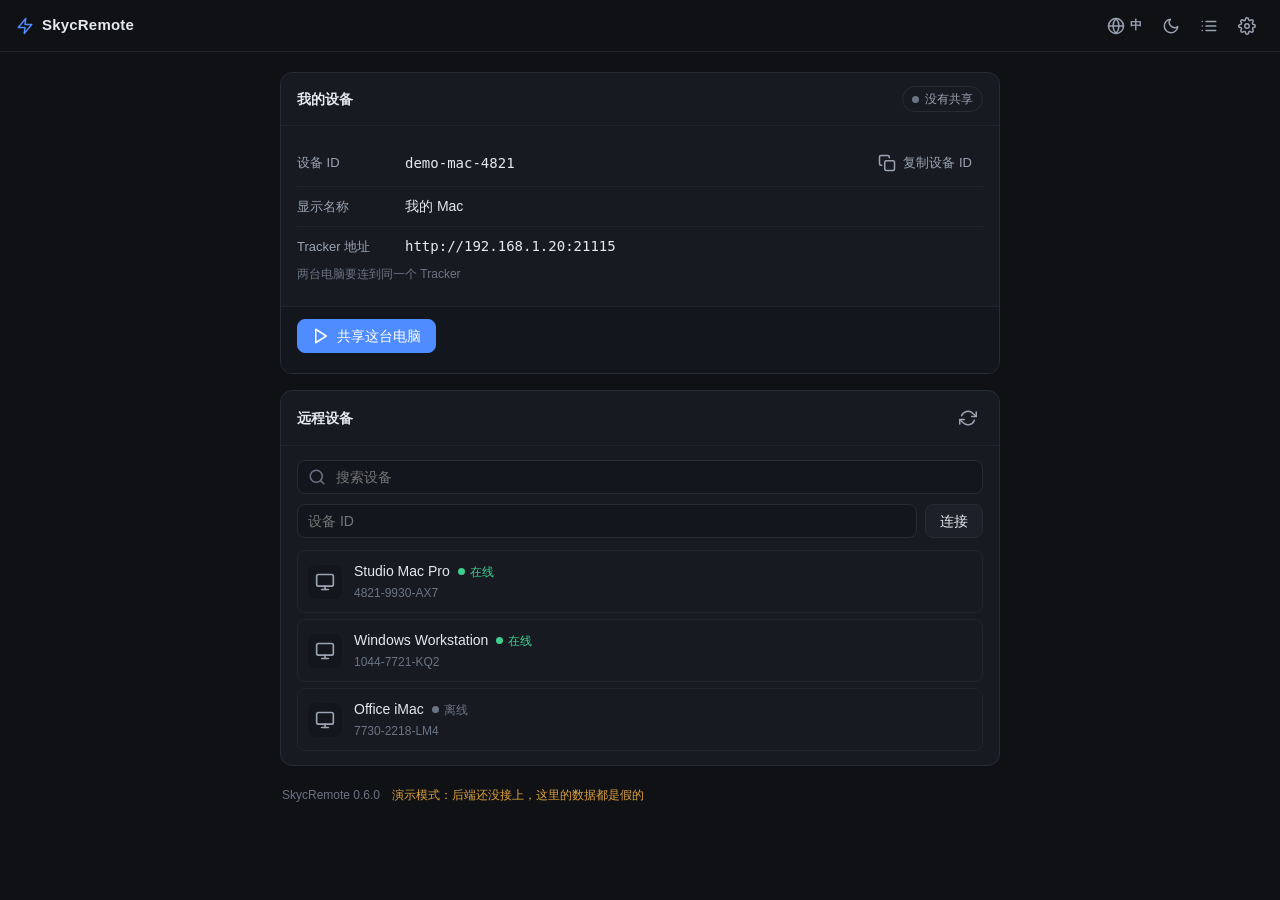
==== commit 61b2c05b: "开机自启，还有测试在 Windows 上认不出主目录 设置里多一个「开机自启」开关：打开以后登录进系统程序自己起来，窗口可以一直关着。 三个系统各写各的地方，macOS 是 LaunchAgent，W" ====
--- a/crates/skycremote-app/ui/index.html
+++ b/crates/skycremote-app/ui/index.html
@@ -112,6 +112,16 @@
           </div>
         </div>
 
+        <div class="kv" id="my-privacy-row" hidden>
+          <span class="kv-label" data-i18n="home.myDevice.privacy">隐私屏</span>
+          <span class="kv-value" id="my-privacy-value"></span>
+          <button id="my-privacy-toggle" class="btn btn-ghost btn-sm" type="button" aria-pressed="false">
+            <span class="icon" data-icon="eye"></span>
+            <span id="my-privacy-toggle-label" data-i18n="home.myDevice.privacyOn">把画面停掉</span>
+          </button>
+          <p class="kv-hint" data-i18n="home.myDevice.privacyHint">开着的时候画面不再发出去，旁边有人也看不到</p>
+        </div>
+
         <footer class="card-foot">
           <button id="share-toggle" class="btn btn-primary" type="button">
             <span class="icon" data-icon="play"></span>
@@ -172,10 +182,38 @@
         <p data-i18n="remote.placeholder">还没有画面</p>
       </div>
 
+      <div id="reconnect-banner" class="reconnect-banner" hidden>
+        <span class="icon" data-icon="refresh"></span>
+        <span id="reconnect-text"></span>
+      </div>
+
+      <div id="privacy-veil" class="privacy-veil" hidden>
+        <span class="icon" data-icon="eye-off"></span>
+        <p data-i18n="privacy.on">隐私屏已开启，画面已暂停</p>
+      </div>
+
       <button id="remote-back" class="back-btn" type="button" data-i18n-title="remote.back">
         <span class="icon" data-icon="chevron-left"></span>
         <span class="tb-label" data-i18n="remote.back">返回设备列表</span>
       </button>
+
+      <div id="clipboard-panel" class="popover" hidden>
+        <header class="popover-head">
+          <span class="popover-title" data-i18n="clipboard.title">剪贴板</span>
+          <button id="clipboard-close" class="icon-btn icon-btn-sm" type="button" data-i18n-title="common.close">
+            <span class="icon" data-icon="x"></span>
+          </button>
+        </header>
+        <div class="popover-body">
+          <textarea id="clipboard-text" class="clipboard-text" rows="6" spellcheck="false"
+                    data-i18n-placeholder="clipboard.placeholder"></textarea>
+          <p id="clipboard-hint" class="popover-hint"></p>
+          <button id="clipboard-send" class="btn btn-primary btn-sm" type="button">
+            <span class="icon" data-icon="upload"></span>
+            <span data-i18n="clipboard.send">发送本机剪贴板</span>
+          </button>
+        </div>
+      </div>
 
       <div id="remote-toolbar" class="toolbar" role="toolbar">
 
@@ -228,15 +266,51 @@
             <span class="icon" data-icon="maximize"></span>
           </button>
 
+          <button id="btn-file" class="tb-btn" type="button" data-i18n-title="remote.toolbar.files">
+            <span class="icon" data-icon="folder"></span>
+            <span class="tb-label" data-i18n="remote.toolbar.files">文件传输</span>
+          </button>
+
+          <button id="btn-clipboard" class="tb-btn" type="button" data-i18n-title="remote.toolbar.clipboard">
+            <span class="icon" data-icon="clipboard"></span>
+            <span class="tb-label" data-i18n="remote.toolbar.clipboard">剪贴板</span>
+          </button>
+
+          <button id="btn-privacy" class="tb-btn tb-switch" type="button" role="switch" aria-checked="false"
+                  data-i18n-title="remote.toolbar.privacy">
+            <span class="icon" data-icon="eye-off"></span>
+            <span class="tb-label" data-i18n="remote.toolbar.privacy">隐私屏</span>
+            <span class="switch-track" aria-hidden="true"></span>
+          </button>
+
+          <div class="menu-wrap">
+            <button id="btn-power" class="tb-btn" type="button" aria-haspopup="true" aria-expanded="false"
+                    data-i18n-title="remote.toolbar.power">
+              <span class="icon" data-icon="power"></span>
+              <span class="tb-label" data-i18n="remote.toolbar.power">电源</span>
+            </button>
+            <div id="power-menu" class="menu" role="menu" hidden>
+              <button class="menu-item" type="button" role="menuitem" data-power="shutdown">
+                <span class="icon" data-icon="power"></span><span data-i18n="power.shutdown">关机</span>
+              </button>
+              <button class="menu-item" type="button" role="menuitem" data-power="restart">
+                <span class="icon" data-icon="refresh"></span><span data-i18n="power.restart">重启</span>
+              </button>
+              <button class="menu-item" type="button" role="menuitem" data-power="sleep">
+                <span class="icon" data-icon="moon"></span><span data-i18n="power.sleep">睡眠</span>
+              </button>
+              <button class="menu-item" type="button" role="menuitem" data-power="logoff">
+                <span class="icon" data-icon="log-out"></span><span data-i18n="power.logoff">注销</span>
+              </button>
+            </div>
+          </div>
+
           <div class="menu-wrap">
             <button id="more-btn" class="tb-btn tb-icon" type="button" aria-haspopup="true" aria-expanded="false"
                     data-i18n-title="remote.toolbar.more">
               <span class="icon" data-icon="more-horizontal"></span>
             </button>
             <div id="more-menu" class="menu" role="menu" hidden>
-              <button class="menu-item" id="btn-file" type="button" role="menuitem">
-                <span class="icon" data-icon="folder"></span><span data-i18n="remote.toolbar.files">文件传输</span>
-              </button>
               <button class="menu-item" id="btn-terminal" type="button" role="menuitem">
                 <span class="icon" data-icon="terminal"></span><span data-i18n="remote.toolbar.terminal">终端</span>
               </button>
@@ -249,14 +323,8 @@
               <button class="menu-item" id="btn-mapping" type="button" role="menuitem">
                 <span class="icon" data-icon="keyboard"></span><span data-i18n="remote.toolbar.mapping">按键映射</span>
               </button>
-              <button class="menu-item" id="btn-privacy" type="button" role="menuitem">
-                <span class="icon" data-icon="eye-off"></span><span data-i18n="remote.toolbar.privacy">隐私屏</span>
-              </button>
               <button class="menu-item" id="btn-virtual-screen" type="button" role="menuitem">
                 <span class="icon" data-icon="layers"></span><span data-i18n="remote.toolbar.virtual">虚拟屏幕</span>
-              </button>
-              <button class="menu-item" id="btn-power" type="button" role="menuitem">
-                <span class="icon" data-icon="power"></span><span data-i18n="remote.toolbar.power">电源</span>
               </button>
             </div>
           </div>
@@ -269,6 +337,43 @@
       </div>
     </div>
   </section>
+
+  <!-- ======================= FILE TRANSFER ======================= -->
+  <aside id="files-panel" class="drawer drawer-right drawer-wide" aria-label="File transfer" hidden>
+    <header class="drawer-head">
+      <h2 class="drawer-title"><span class="icon" data-icon="folder"></span><span data-i18n="files.title">文件传输</span></h2>
+      <button id="files-close" class="icon-btn icon-btn-sm" type="button" data-i18n-title="common.close">
+        <span class="icon" data-icon="x"></span>
+      </button>
+    </header>
+
+    <div class="files-bar">
+      <div id="files-path" class="files-path"></div>
+      <div class="files-jump">
+        <input id="files-path-input" class="input" type="text" spellcheck="false" autocomplete="off"
+               data-i18n-placeholder="files.pathPlaceholder">
+        <button id="files-go" class="btn btn-secondary btn-sm" type="button" data-i18n="files.go">前往</button>
+      </div>
+    </div>
+
+    <div class="files-actions">
+      <button id="files-upload-btn" class="btn btn-primary btn-sm" type="button">
+        <span class="icon" data-icon="upload"></span>
+        <span data-i18n="files.upload">上传文件</span>
+      </button>
+      <input id="files-upload-input" type="file" multiple hidden>
+    </div>
+
+    <div id="files-transfers" class="files-transfers"></div>
+
+    <div id="files-list" class="files-list"></div>
+
+    <p id="files-empty" class="files-empty" hidden></p>
+
+    <footer class="drawer-foot">
+      <span id="files-status" class="files-status"></span>
+    </footer>
+  </aside>
 
   <!-- ======================= SETTINGS ======================= -->
   <aside id="settings-panel" class="drawer drawer-right" aria-label="Settings" hidden>
@@ -361,6 +466,20 @@
           <div class="saved-codes" id="saved-codes-list"></div>
           <p class="set-hint" id="saved-codes-empty" data-i18n="settings.group.savedCodesEmpty">还没有记住任何口令</p>
           <p class="set-hint" data-i18n="settings.group.savedCodesHint">这些口令只存在这台电脑上</p>
+        </div>
+      </section>
+
+      <section class="set-group">
+        <h3 class="set-group-title" data-i18n="settings.group.startup">开机</h3>
+        <div class="set-row set-row-stack">
+          <label class="set-label" for="settings-autostart" data-i18n="settings.group.autostart">开机自启</label>
+          <div class="switch-row">
+            <button id="settings-autostart" class="switch" type="button" role="switch" aria-checked="false">
+              <span class="switch-track"></span>
+            </button>
+            <span class="switch-text" id="settings-autostart-text" data-i18n="settings.group.autostartOff">关</span>
+          </div>
+          <p class="set-hint" data-i18n="settings.group.autostartHint">登录以后程序自己起来，窗口可以关着</p>
         </div>
       </section>
 
@@ -429,6 +548,26 @@
     </div>
   </div>
 
+  <!-- ======================= POWER ======================= -->
+  <div id="power-dialog" class="modal" hidden>
+    <div class="modal-card" role="dialog" aria-modal="true" aria-labelledby="power-title">
+      <header class="modal-head">
+        <h2 id="power-title"></h2>
+      </header>
+
+      <div class="modal-body">
+        <p class="modal-line" id="power-body"></p>
+      </div>
+
+      <footer class="modal-foot">
+        <div class="modal-foot-right">
+          <button id="power-cancel" class="btn btn-ghost" type="button" data-i18n="power.cancel">取消</button>
+          <button id="power-confirm" class="btn btn-primary" type="button" data-i18n="power.confirm">执行</button>
+        </div>
+      </footer>
+    </div>
+  </div>
+
   <!-- ======================= NOTICES ======================= -->
   <div id="toast-container" class="toast-container" role="status" aria-live="polite"></div>
 </div>
--- a/crates/skycremote-app/ui/style.css
+++ b/crates/skycremote-app/ui/style.css
@@ -980,3 +980,321 @@
   .verify-hint { display: none; }
   .tb-label { display: none; }
 }
+
+/* ==================================================================
+   The remote picture: the banner, the veil, the popover
+   ================================================================== */
+
+.reconnect-banner {
+  position: absolute;
+  top: 14px;
+  left: 50%;
+  transform: translateX(-50%);
+  z-index: 30;
+  display: flex;
+  align-items: center;
+  gap: 8px;
+  padding: 8px 14px;
+  border: 1px solid rgba(255, 255, 255, 0.14);
+  border-radius: 999px;
+  background: rgba(18, 20, 26, 0.88);
+  color: #e6e9ef;
+  font-size: 13px;
+  white-space: nowrap;
+  backdrop-filter: blur(8px);
+}
+
+.reconnect-banner[hidden] { display: none; }
+.reconnect-banner .icon { color: #9aa3b2; }
+.reconnect-banner.is-warn .icon { color: var(--warn); }
+.reconnect-banner.is-good .icon { color: var(--good); }
+
+.reconnect-banner.is-warn .icon { animation: skyc-spin 1.4s linear infinite; }
+
+@keyframes skyc-spin {
+  from { transform: rotate(0deg); }
+  to { transform: rotate(360deg); }
+}
+
+.privacy-veil {
+  position: absolute;
+  inset: 0;
+  z-index: 25;
+  display: flex;
+  flex-direction: column;
+  align-items: center;
+  justify-content: center;
+  gap: 10px;
+  background: #000;
+  color: #9aa3b2;
+  font-size: 14px;
+  text-align: center;
+  padding: 20px;
+}
+
+.privacy-veil[hidden] { display: none; }
+.privacy-veil .icon { color: #6b7484; }
+.privacy-veil p { margin: 0; }
+
+/* the switch in the toolbar */
+.tb-switch .switch-track {
+  position: relative;
+  width: 28px;
+  height: 16px;
+  flex: 0 0 auto;
+  border-radius: 999px;
+  background: rgba(255, 255, 255, 0.16);
+  transition: background 0.15s;
+}
+
+.tb-switch .switch-track::after {
+  content: '';
+  position: absolute;
+  top: 2px;
+  left: 2px;
+  width: 12px;
+  height: 12px;
+  border-radius: 50%;
+  background: #e6e9ef;
+  transition: transform 0.15s;
+}
+
+.tb-switch.is-on .switch-track { background: var(--accent); }
+.tb-switch.is-on .switch-track::after { transform: translateX(12px); }
+
+/* the clipboard popover */
+.popover {
+  position: absolute;
+  bottom: 72px;
+  left: 50%;
+  transform: translateX(-50%);
+  z-index: 40;
+  width: 360px;
+  max-width: calc(100% - 28px);
+  border: 1px solid var(--line);
+  border-radius: var(--radius);
+  background: var(--card);
+  box-shadow: var(--shadow);
+}
+
+.popover[hidden] { display: none; }
+
+.popover-head {
+  display: flex;
+  align-items: center;
+  justify-content: space-between;
+  gap: 10px;
+  padding: 10px 12px;
+  border-bottom: 1px solid var(--line-soft);
+}
+
+.popover-title { font-size: 13px; font-weight: 600; }
+
+.popover-body {
+  display: flex;
+  flex-direction: column;
+  align-items: flex-start;
+  gap: 10px;
+  padding: 12px;
+}
+
+.popover-hint {
+  margin: 0;
+  font-size: 12px;
+  color: var(--text-faint);
+}
+
+.clipboard-text {
+  width: 100%;
+  min-height: 108px;
+  padding: 8px 10px;
+  border: 1px solid var(--line);
+  border-radius: var(--radius-sm);
+  background: var(--bg-soft);
+  color: var(--text);
+  font: inherit;
+  resize: vertical;
+  outline: none;
+}
+
+.clipboard-text:focus { border-color: var(--accent); }
+
+/* ==================================================================
+   The file panel
+   ================================================================== */
+
+.drawer-wide { width: 460px; }
+
+.files-bar {
+  display: flex;
+  flex-direction: column;
+  gap: 8px;
+  padding: 12px 14px;
+  border-bottom: 1px solid var(--line-soft);
+}
+
+.files-path {
+  display: flex;
+  align-items: center;
+  gap: 2px;
+  flex-wrap: wrap;
+}
+
+.files-crumb {
+  padding: 2px 6px;
+  border: 0;
+  border-radius: 6px;
+  background: transparent;
+  color: var(--text-dim);
+  font: inherit;
+  font-size: 12px;
+  cursor: pointer;
+}
+
+.files-crumb:hover { background: var(--card-soft); color: var(--text); }
+.files-crumb-sep { color: var(--text-faint); font-size: 12px; }
+.files-crumb-up { display: inline-flex; align-items: center; color: var(--text-faint); }
+
+.files-jump { display: flex; gap: 8px; }
+.files-jump .input { height: 30px; }
+
+.files-actions {
+  display: flex;
+  gap: 8px;
+  padding: 10px 14px;
+}
+
+.files-transfers {
+  display: flex;
+  flex-direction: column;
+  gap: 8px;
+  padding: 0 14px;
+}
+
+.files-transfers:empty { display: none; }
+
+.transfer-row {
+  position: relative;
+  padding: 8px 10px;
+  border: 1px solid var(--line-soft);
+  border-radius: var(--radius-sm);
+  background: var(--bg-soft);
+}
+
+.transfer-line {
+  display: flex;
+  align-items: baseline;
+  justify-content: space-between;
+  gap: 10px;
+  font-size: 12px;
+}
+
+.transfer-name { overflow-wrap: anywhere; }
+.transfer-percent { color: var(--text-dim); font-variant-numeric: tabular-nums; }
+
+.transfer-note {
+  margin-top: 4px;
+  font-size: 11px;
+  color: var(--text-faint);
+  overflow-wrap: anywhere;
+}
+
+.transfer-cancel { position: absolute; top: 6px; right: 6px; }
+
+.progress {
+  margin-top: 6px;
+  height: 4px;
+  border-radius: 999px;
+  background: var(--line-soft);
+  overflow: hidden;
+}
+
+.progress-fill {
+  width: 0;
+  height: 100%;
+  border-radius: 999px;
+  background: var(--accent);
+  transition: width 0.2s;
+}
+
+.progress-fill.is-done { background: var(--good); }
+.progress-fill.is-bad { background: var(--bad); }
+
+.files-list {
+  flex: 1 1 auto;
+  overflow-y: auto;
+  padding: 8px 10px;
+}
+
+.file-row {
+  display: flex;
+  align-items: center;
+  gap: 10px;
+  padding: 6px 8px;
+  border-radius: var(--radius-sm);
+}
+
+.file-row + .file-row { margin-top: 2px; }
+.file-row.is-dir { cursor: pointer; }
+.file-row.is-dir:hover { background: var(--card-soft); }
+
+.file-icon { flex: 0 0 auto; color: var(--text-faint); }
+.file-name { flex: 1 1 auto; min-width: 0; overflow-wrap: anywhere; font-size: 13px; }
+.file-size { flex: 0 0 auto; color: var(--text-faint); font-size: 11px; white-space: nowrap; }
+.file-download { flex: 0 0 auto; }
+
+.files-empty {
+  margin: 0;
+  padding: 18px 14px;
+  text-align: center;
+  color: var(--text-faint);
+  font-size: 12px;
+}
+
+.files-empty[hidden] { display: none; }
+.files-status { font-size: 12px; color: var(--text-faint); }
+
+/* the switch in the settings panel */
+.switch-row {
+  display: flex;
+  align-items: center;
+  gap: 10px;
+}
+
+.switch {
+  border: 0;
+  background: none;
+  padding: 0;
+  cursor: pointer;
+  line-height: 0;
+}
+
+.switch .switch-track {
+  position: relative;
+  display: inline-block;
+  width: 34px;
+  height: 19px;
+  border-radius: 999px;
+  background: rgba(127, 138, 158, 0.28);
+  transition: background 0.15s;
+}
+
+.switch .switch-track::after {
+  content: '';
+  position: absolute;
+  top: 2px;
+  left: 2px;
+  width: 15px;
+  height: 15px;
+  border-radius: 50%;
+  background: #fff;
+  transition: transform 0.15s;
+}
+
+.switch.is-on .switch-track { background: var(--accent); }
+.switch.is-on .switch-track::after { transform: translateX(15px); }
+
+.switch-text {
+  font-size: 13px;
+  color: var(--text-dim);
+}
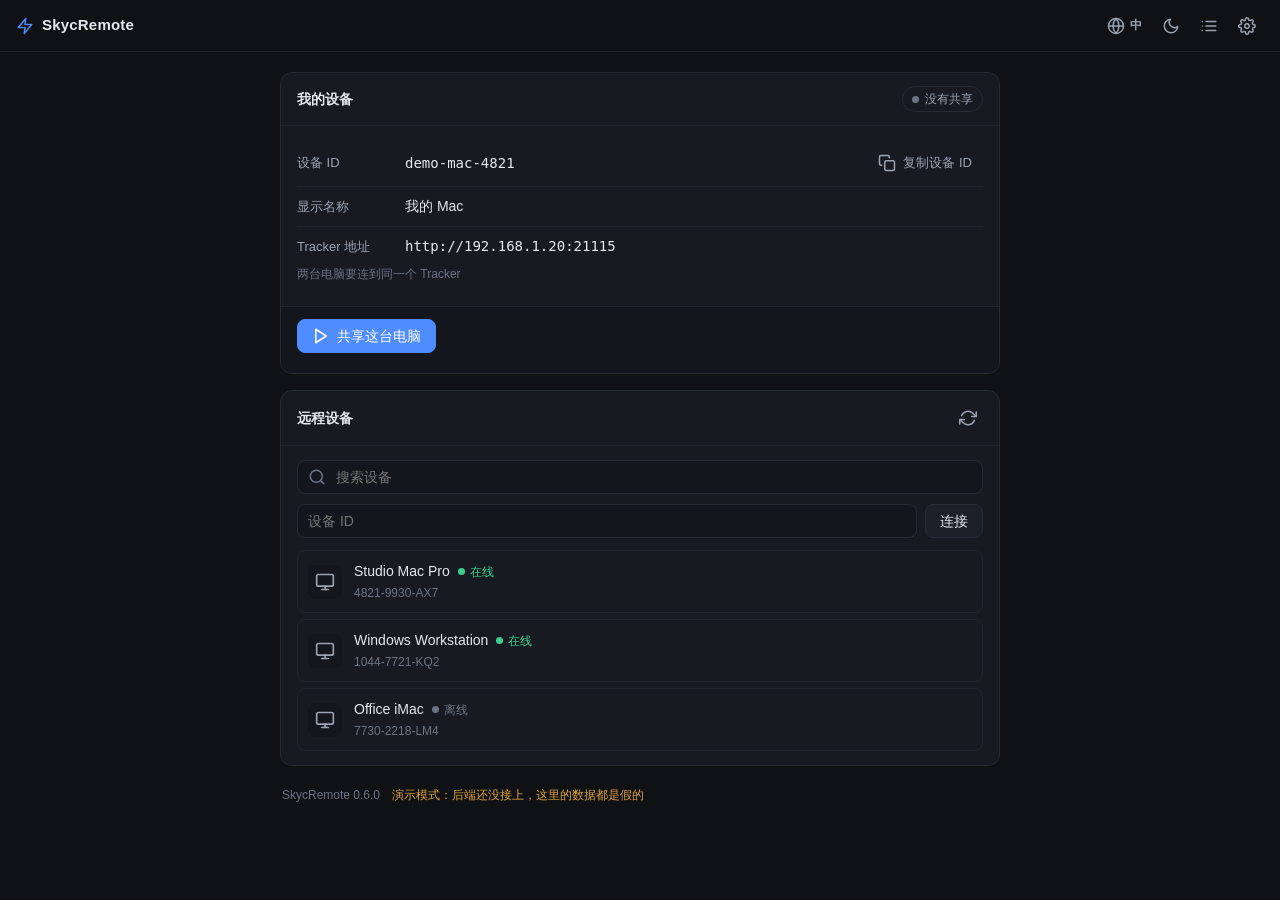
==== commit a6c0b2bd: "记住设备：被控端放行免口令的机器 控制端那边已经有「记住这台设备的口令」了，但那只是控制端自己省事。被控端这一侧 还没有：每一台来连的机器都得重新问口令。  现在两边都有了。控制端点「记住这台电脑」，" ====
--- a/crates/skycremote-app/ui/index.html
+++ b/crates/skycremote-app/ui/index.html
@@ -120,6 +120,13 @@
             <span id="my-privacy-toggle-label" data-i18n="home.myDevice.privacyOn">把画面停掉</span>
           </button>
           <p class="kv-hint" data-i18n="home.myDevice.privacyHint">开着的时候画面不再发出去，旁边有人也看不到</p>
+        </div>
+
+        <div class="kv" id="my-trusted-row" hidden>
+          <span class="kv-label" data-i18n="home.myDevice.trusted">免口令进来的设备</span>
+          <div class="saved-codes" id="trusted-machines-list"></div>
+          <p class="kv-hint" id="trusted-machines-empty" data-i18n="home.myDevice.trustedEmpty">还没有设备被记住</p>
+          <p class="kv-hint" data-i18n="home.myDevice.trustedHint">被记住的设备连进来时不用输访问口令</p>
         </div>
 
         <footer class="card-foot">
@@ -311,6 +318,9 @@
               <span class="icon" data-icon="more-horizontal"></span>
             </button>
             <div id="more-menu" class="menu" role="menu" hidden>
+              <button class="menu-item" id="btn-trust" type="button" role="menuitem">
+                <span class="icon" data-icon="key"></span><span data-i18n="remote.toolbar.trust">记住这台电脑</span>
+              </button>
               <button class="menu-item" id="btn-terminal" type="button" role="menuitem">
                 <span class="icon" data-icon="terminal"></span><span data-i18n="remote.toolbar.terminal">终端</span>
               </button>
@@ -466,6 +476,12 @@
           <div class="saved-codes" id="saved-codes-list"></div>
           <p class="set-hint" id="saved-codes-empty" data-i18n="settings.group.savedCodesEmpty">还没有记住任何口令</p>
           <p class="set-hint" data-i18n="settings.group.savedCodesHint">这些口令只存在这台电脑上</p>
+        </div>
+        <div class="set-row set-row-stack">
+          <span class="set-label" data-i18n="settings.group.trustedKeys">记住的设备</span>
+          <div class="saved-codes" id="trusted-keys-list"></div>
+          <p class="set-hint" id="trusted-keys-empty" data-i18n="settings.group.trustedKeysEmpty">还没有记住任何设备</p>
+          <p class="set-hint" data-i18n="settings.group.trustedKeysHint">这些设备以后连进来不用再输口令</p>
         </div>
       </section>
 
@@ -548,6 +564,26 @@
     </div>
   </div>
 
+  <!-- ======================= TRUST ======================= -->
+  <div id="trust-modal" class="modal" hidden>
+    <div class="modal-card" role="dialog" aria-modal="true" aria-labelledby="trust-title">
+      <header class="modal-head">
+        <h2 id="trust-title" data-i18n="trust.title">记住这台设备</h2>
+      </header>
+
+      <div class="modal-body">
+        <p class="modal-line" id="trust-body"></p>
+      </div>
+
+      <footer class="modal-foot">
+        <div class="modal-foot-right">
+          <button id="trust-cancel" class="btn btn-ghost" type="button" data-i18n="trust.cancel">拒绝</button>
+          <button id="trust-confirm" class="btn btn-primary" type="button" data-i18n="trust.confirm">同意</button>
+        </div>
+      </footer>
+    </div>
+  </div>
+
   <!-- ======================= POWER ======================= -->
   <div id="power-dialog" class="modal" hidden>
     <div class="modal-card" role="dialog" aria-modal="true" aria-labelledby="power-title">
